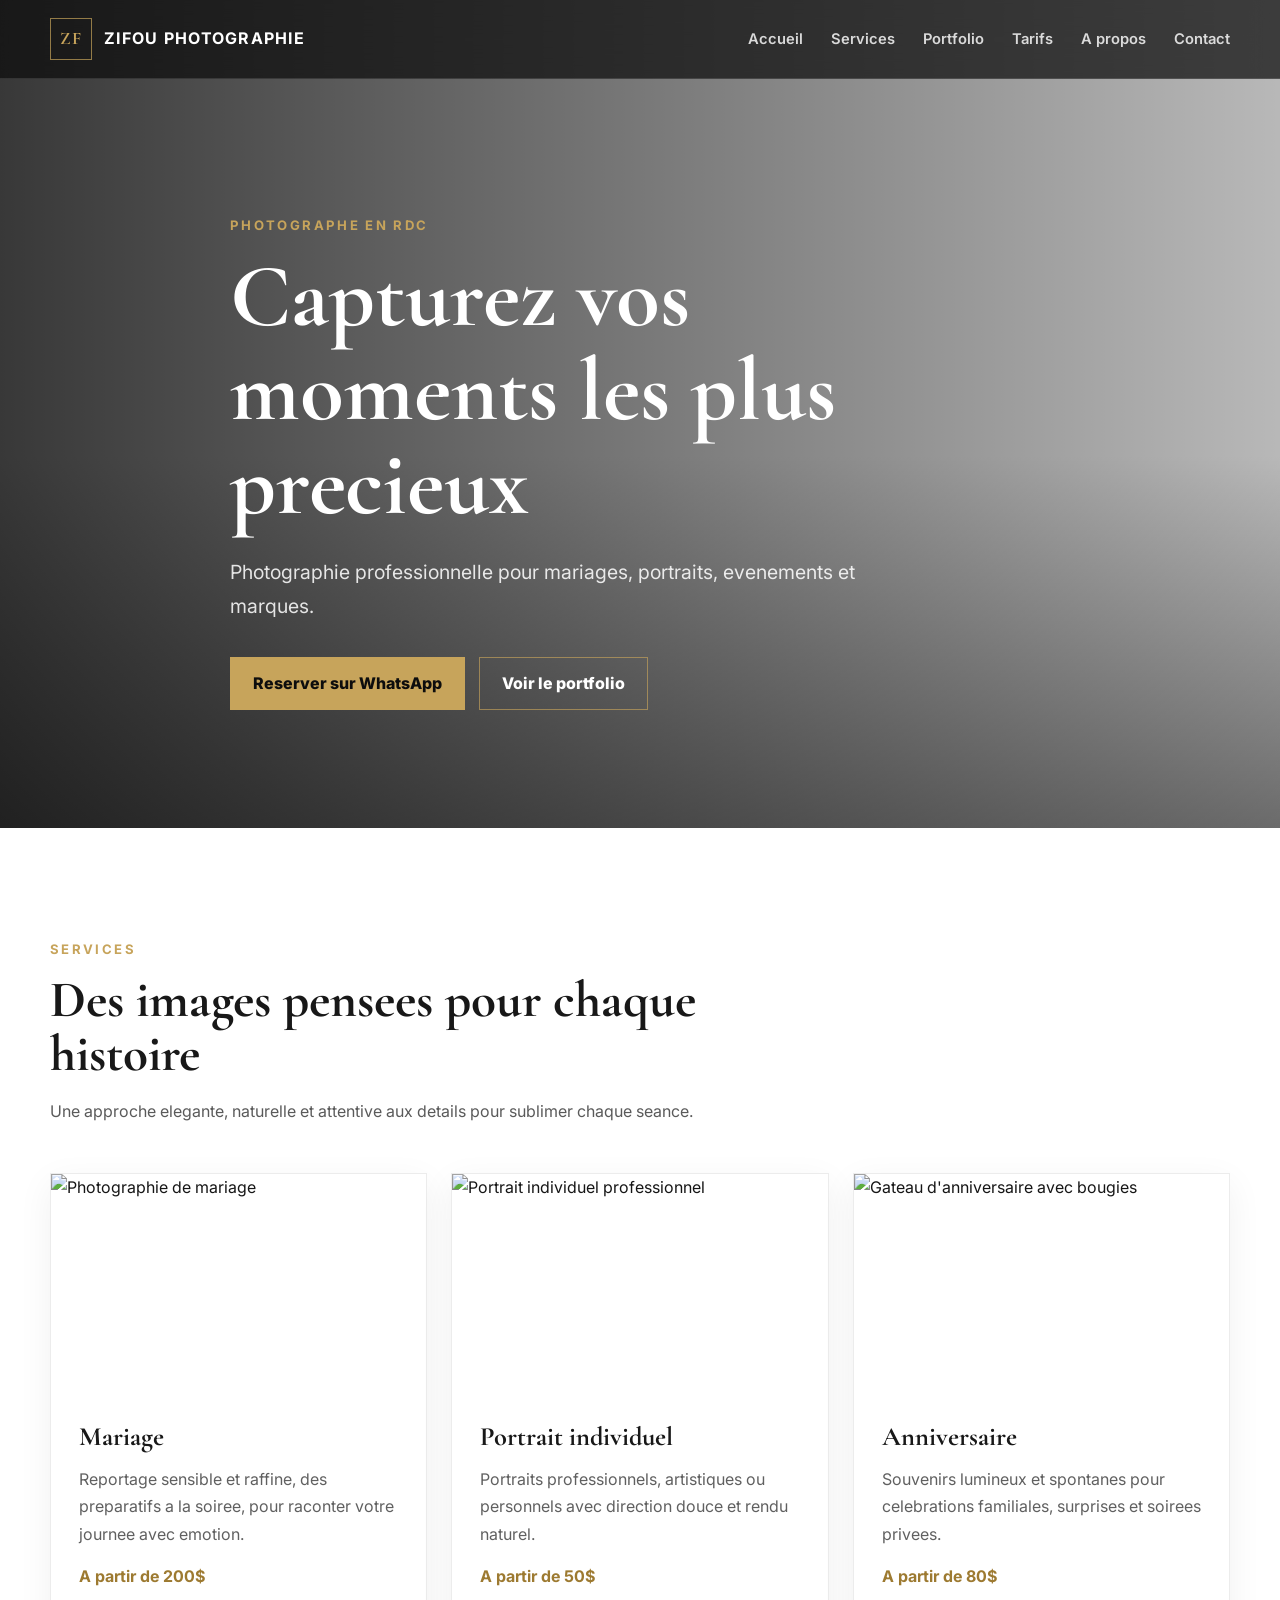
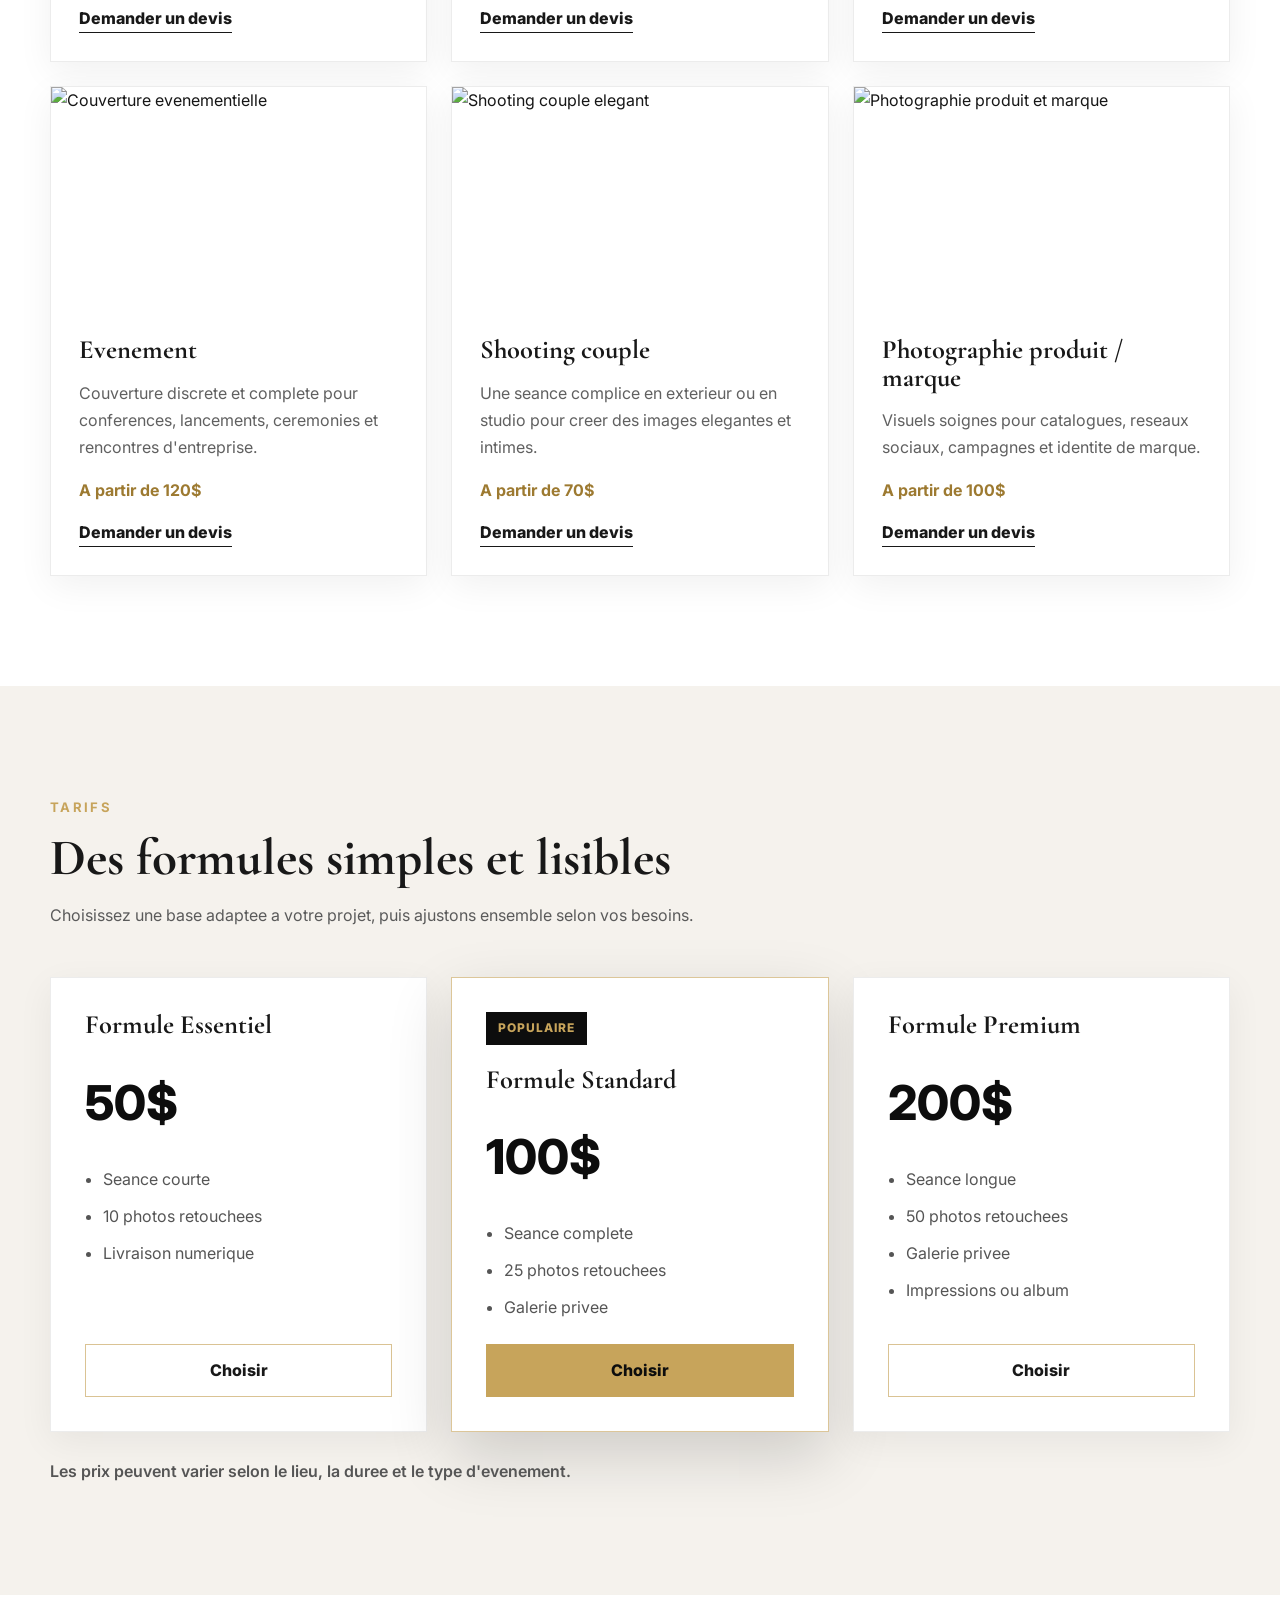
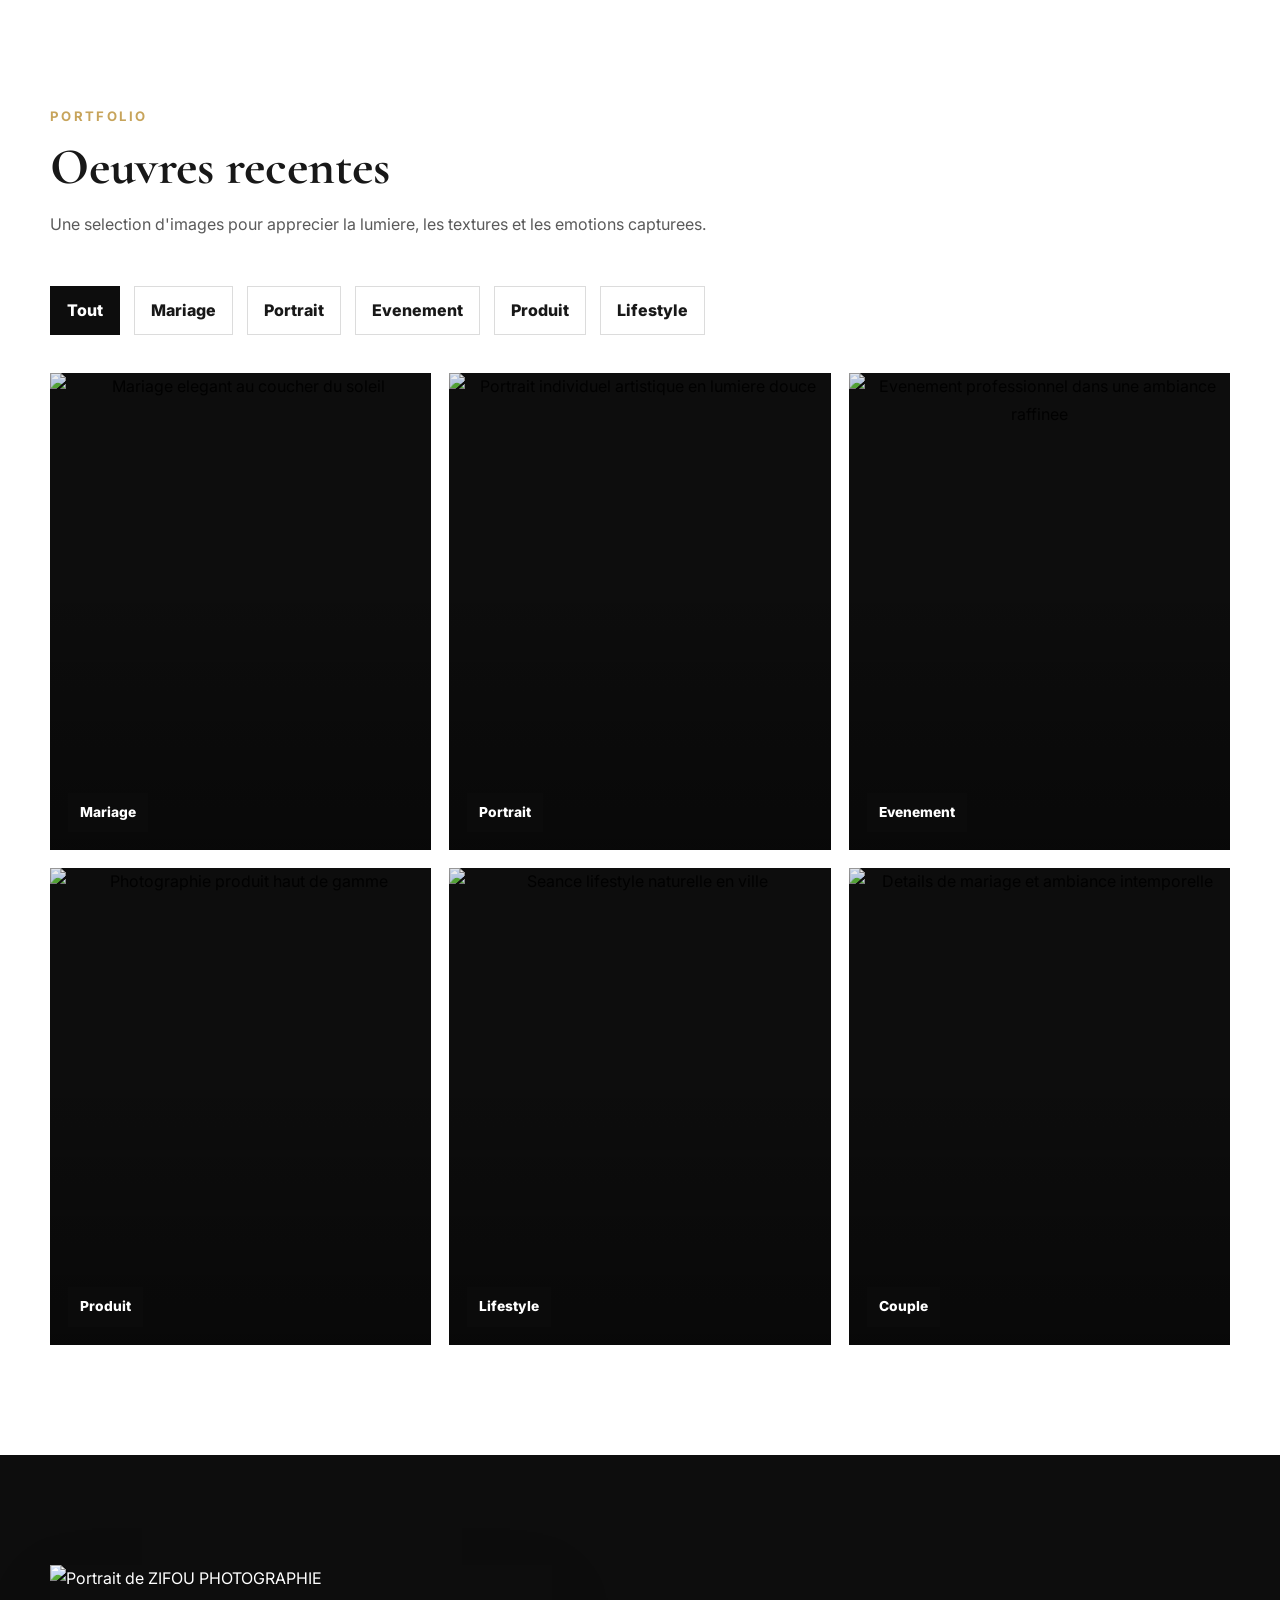
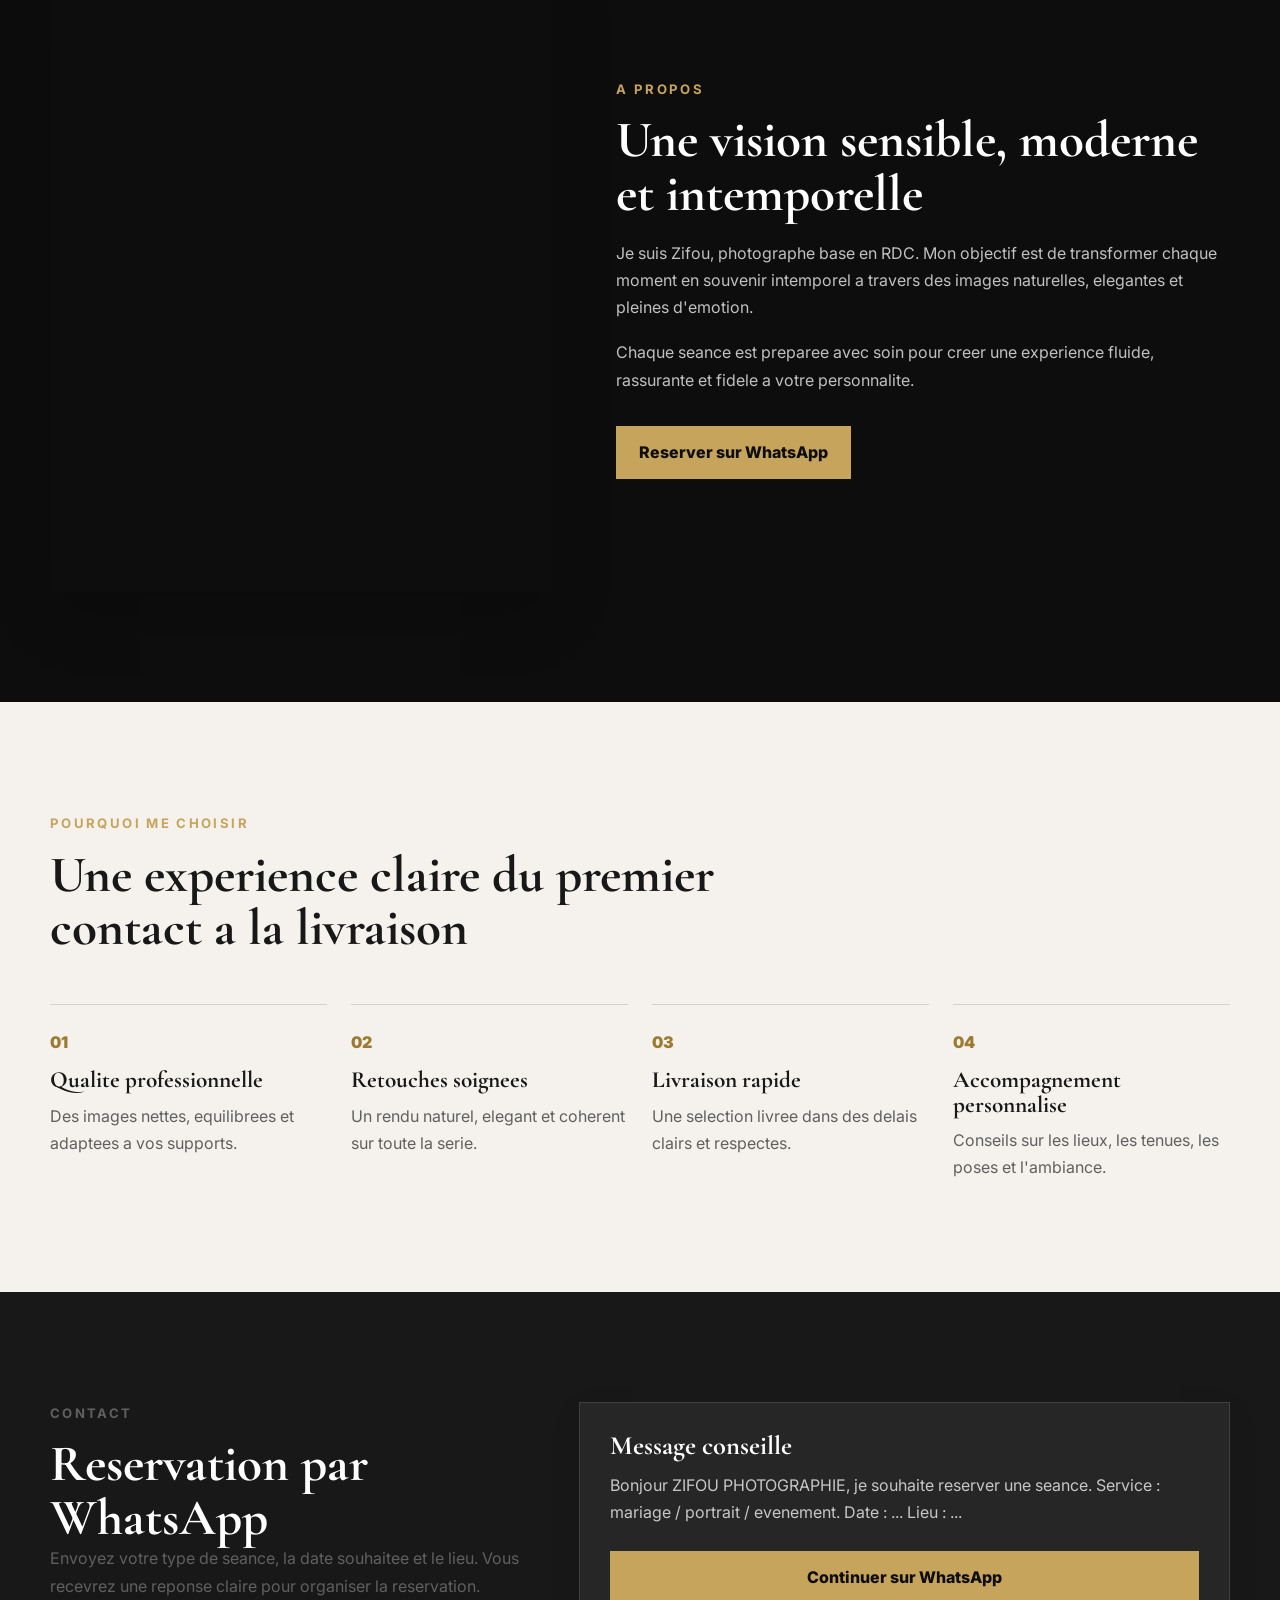
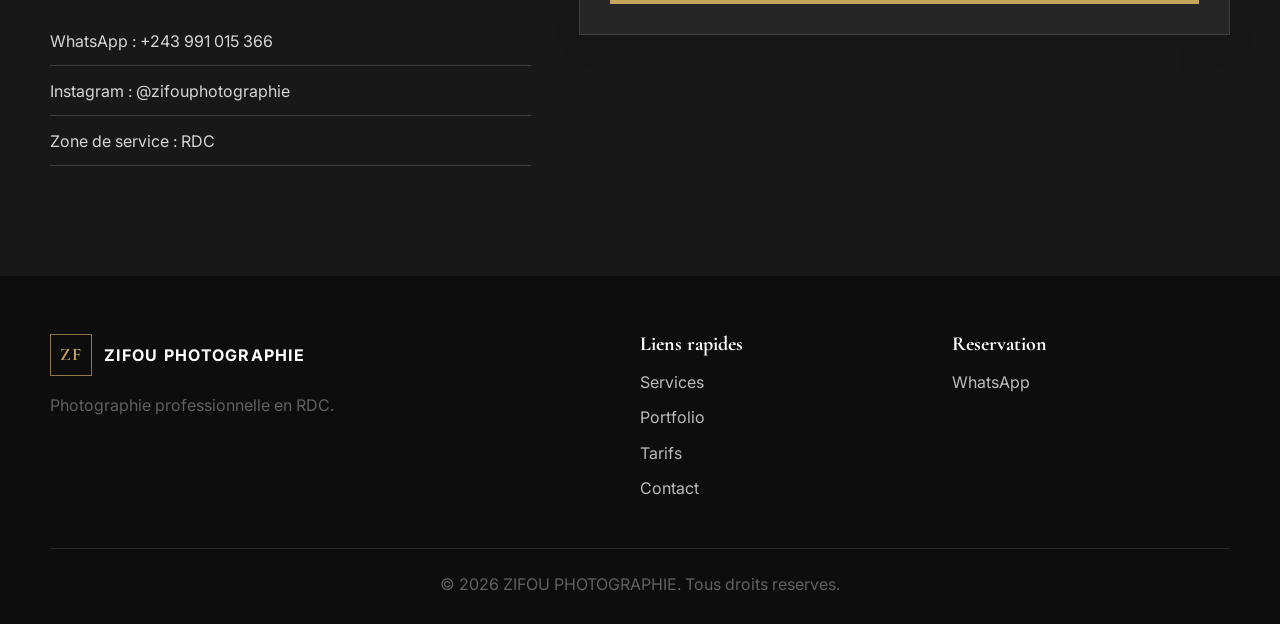
==== index.html @ 7666283a "Add files via upload deplacer le site a la racine" ====
<!DOCTYPE html>
<html lang="fr">
<head>
  <meta charset="UTF-8">
  <meta name="viewport" content="width=device-width, initial-scale=1.0">
  <meta name="description" content="ZIFOU PHOTOGRAPHIE, photographe professionnel en RDC pour mariages, portraits, evenements et marques.">
  <title>ZIFOU PHOTOGRAPHIE | Photographe professionnel en RDC</title>
  <link rel="preconnect" href="https://fonts.googleapis.com">
  <link rel="preconnect" href="https://fonts.gstatic.com" crossorigin>
  <link href="https://fonts.googleapis.com/css2?family=Cormorant+Garamond:wght@500;600;700&family=Inter:wght@400;500;600;700&display=swap" rel="stylesheet">
  <link rel="stylesheet" href="style.css">
</head>
<body>
  <header class="site-header" id="top">
    <nav class="navbar container" aria-label="Navigation principale">
      <a class="brand" href="#accueil" aria-label="Retour a l'accueil">
        <span class="brand-mark">ZF</span>
        <span>ZIFOU PHOTOGRAPHIE</span>
      </a>

      <button class="menu-toggle" type="button" aria-label="Ouvrir le menu" aria-expanded="false" aria-controls="main-menu">
        <span></span>
        <span></span>
        <span></span>
      </button>

      <ul class="nav-links" id="main-menu">
        <li><a href="#accueil">Accueil</a></li>
        <li><a href="#services">Services</a></li>
        <li><a href="#portfolio">Portfolio</a></li>
        <li><a href="#tarifs">Tarifs</a></li>
        <li><a href="#apropos">A propos</a></li>
        <li><a href="#contact">Contact</a></li>
      </ul>
    </nav>
  </header>

  <main>
    <!-- Hero principal : remplacez assets/photo1.jpg dans style.css pour changer l'image de fond. -->
    <section class="hero" id="accueil" aria-label="Accueil">
      <div class="hero-overlay"></div>
      <div class="hero-content container reveal">
        <p class="eyebrow">Photographe en RDC</p>
        <h1>Capturez vos moments les plus precieux</h1>
        <p class="hero-subtitle">Photographie professionnelle pour mariages, portraits, evenements et marques.</p>
        <div class="hero-actions">
          <a class="btn btn-primary" href="https://wa.me/243991015366" target="_blank" rel="noopener">Reserver sur WhatsApp</a>
          <a class="btn btn-secondary" href="#portfolio">Voir le portfolio</a>
        </div>
      </div>
    </section>

    <!-- Services : dupliquez ou supprimez une carte pour adapter l'offre. -->
    <section class="section" id="services">
      <div class="container">
        <div class="section-heading reveal">
          <p class="eyebrow">Services</p>
          <h2>Des images pensees pour chaque histoire</h2>
          <p>Une approche elegante, naturelle et attentive aux details pour sublimer chaque seance.</p>
        </div>

        <div class="services-grid horizontal-scroll">
          <article class="service-card reveal">
            <img class="service-photo" src="assets/photo1.jpg" alt="Photographie de mariage" loading="lazy">
            <h3>Mariage</h3>
            <p>Reportage sensible et raffine, des preparatifs a la soiree, pour raconter votre journee avec emotion.</p>
            <strong>A partir de 200$</strong>
            <a class="text-link" href="#contact">Demander un devis</a>
          </article>

          <article class="service-card reveal">
            <img class="service-photo" src="assets/photo2.jpg" alt="Portrait individuel professionnel" loading="lazy">
            <h3>Portrait individuel</h3>
            <p>Portraits professionnels, artistiques ou personnels avec direction douce et rendu naturel.</p>
            <strong>A partir de 50$</strong>
            <a class="text-link" href="#contact">Demander un devis</a>
          </article>

          <article class="service-card reveal">
            <img class="service-photo" src="assets/photo-anniversaire.jpg" alt="Gateau d'anniversaire avec bougies" loading="lazy">
            <h3>Anniversaire</h3>
            <p>Souvenirs lumineux et spontanes pour celebrations familiales, surprises et soirees privees.</p>
            <strong>A partir de 80$</strong>
            <a class="text-link" href="#contact">Demander un devis</a>
          </article>

          <article class="service-card reveal">
            <img class="service-photo" src="assets/photo3.jpg" alt="Couverture evenementielle" loading="lazy">
            <h3>Evenement</h3>
            <p>Couverture discrete et complete pour conferences, lancements, ceremonies et rencontres d'entreprise.</p>
            <strong>A partir de 120$</strong>
            <a class="text-link" href="#contact">Demander un devis</a>
          </article>

          <article class="service-card reveal">
            <img class="service-photo" src="assets/photo6.jpg" alt="Shooting couple elegant" loading="lazy">
            <h3>Shooting couple</h3>
            <p>Une seance complice en exterieur ou en studio pour creer des images elegantes et intimes.</p>
            <strong>A partir de 70$</strong>
            <a class="text-link" href="#contact">Demander un devis</a>
          </article>

          <article class="service-card reveal">
            <img class="service-photo" src="assets/photo4.jpg" alt="Photographie produit et marque" loading="lazy">
            <h3>Photographie produit / marque</h3>
            <p>Visuels soignes pour catalogues, reseaux sociaux, campagnes et identite de marque.</p>
            <strong>A partir de 100$</strong>
            <a class="text-link" href="#contact">Demander un devis</a>
          </article>
        </div>
      </div>
    </section>

    <!-- Tarifs : modifiez les prix et les listes selon vos formules. -->
    <section class="section section-muted" id="tarifs">
      <div class="container">
        <div class="section-heading reveal">
          <p class="eyebrow">Tarifs</p>
          <h2>Des formules simples et lisibles</h2>
          <p>Choisissez une base adaptee a votre projet, puis ajustons ensemble selon vos besoins.</p>
        </div>

        <div class="pricing-grid horizontal-scroll">
          <article class="price-card reveal">
            <h3>Formule Essentiel</h3>
            <p class="price">50$</p>
            <ul>
              <li>Seance courte</li>
              <li>10 photos retouchees</li>
              <li>Livraison numerique</li>
            </ul>
            <a class="btn btn-outline" href="#contact">Choisir</a>
          </article>

          <article class="price-card featured reveal">
            <span class="badge">Populaire</span>
            <h3>Formule Standard</h3>
            <p class="price">100$</p>
            <ul>
              <li>Seance complete</li>
              <li>25 photos retouchees</li>
              <li>Galerie privee</li>
            </ul>
            <a class="btn btn-primary" href="#contact">Choisir</a>
          </article>

          <article class="price-card reveal">
            <h3>Formule Premium</h3>
            <p class="price">200$</p>
            <ul>
              <li>Seance longue</li>
              <li>50 photos retouchees</li>
              <li>Galerie privee</li>
              <li>Impressions ou album</li>
            </ul>
            <a class="btn btn-outline" href="#contact">Choisir</a>
          </article>
        </div>

        <p class="pricing-note reveal">Les prix peuvent varier selon le lieu, la duree et le type d'evenement.</p>
      </div>
    </section>

    <!-- Portfolio : chaque bouton ouvre la lightbox avec l'image indiquee dans data-src. -->
    <section class="section" id="portfolio">
      <div class="container">
        <div class="section-heading reveal">
          <p class="eyebrow">Portfolio</p>
          <h2>Oeuvres recentes</h2>
          <p>Une selection d'images pour apprecier la lumiere, les textures et les emotions capturees.</p>
        </div>

        <div class="portfolio-filters reveal" aria-label="Filtrer le portfolio">
          <button class="filter-btn active" type="button" data-filter="all">Tout</button>
          <button class="filter-btn" type="button" data-filter="mariage">Mariage</button>
          <button class="filter-btn" type="button" data-filter="portrait">Portrait</button>
          <button class="filter-btn" type="button" data-filter="evenement">Evenement</button>
          <button class="filter-btn" type="button" data-filter="produit">Produit</button>
          <button class="filter-btn" type="button" data-filter="lifestyle">Lifestyle</button>
        </div>

        <div class="portfolio-grid">
          <button class="portfolio-item reveal" type="button" data-category="mariage" data-src="assets/photo1.jpg" data-alt="Mariage elegant au coucher du soleil">
            <img src="assets/photo1.jpg" alt="Mariage elegant au coucher du soleil" loading="lazy">
            <span>Mariage</span>
          </button>
          <button class="portfolio-item reveal" type="button" data-category="portrait" data-src="assets/photo2.jpg" data-alt="Portrait individuel artistique en lumiere douce">
            <img src="assets/photo2.jpg" alt="Portrait individuel artistique en lumiere douce" loading="lazy">
            <span>Portrait</span>
          </button>
          <button class="portfolio-item reveal" type="button" data-category="evenement" data-src="assets/photo3.jpg" data-alt="Evenement professionnel dans une ambiance raffinee">
            <img src="assets/photo3.jpg" alt="Evenement professionnel dans une ambiance raffinee" loading="lazy">
            <span>Evenement</span>
          </button>
          <button class="portfolio-item reveal" type="button" data-category="produit" data-src="assets/photo4.jpg" data-alt="Photographie produit haut de gamme">
            <img src="assets/photo4.jpg" alt="Photographie produit haut de gamme" loading="lazy">
            <span>Produit</span>
          </button>
          <button class="portfolio-item reveal" type="button" data-category="lifestyle" data-src="assets/photo5.jpg" data-alt="Seance lifestyle naturelle en ville">
            <img src="assets/photo5.jpg" alt="Seance lifestyle naturelle en ville" loading="lazy">
            <span>Lifestyle</span>
          </button>
          <button class="portfolio-item reveal" type="button" data-category="mariage" data-src="assets/photo6.jpg" data-alt="Details de mariage et ambiance intemporelle">
            <img src="assets/photo6.jpg" alt="Details de mariage et ambiance intemporelle" loading="lazy">
            <span>Couple</span>
          </button>
        </div>
      </div>
    </section>

    <!-- Presentation : remplacez assets/photographe.jpg par le portrait officiel. -->
    <section class="section section-split" id="apropos">
      <div class="container about-layout">
        <div class="about-image reveal">
          <img src="assets/photographe.jpg" alt="Portrait de ZIFOU PHOTOGRAPHIE" loading="lazy">
        </div>
        <div class="about-content reveal">
          <p class="eyebrow">A propos</p>
          <h2>Une vision sensible, moderne et intemporelle</h2>
          <p>Je suis Zifou, photographe base en RDC. Mon objectif est de transformer chaque moment en souvenir intemporel a travers des images naturelles, elegantes et pleines d'emotion.</p>
          <p>Chaque seance est preparee avec soin pour creer une experience fluide, rassurante et fidele a votre personnalite.</p>
          <a class="btn btn-primary" href="https://wa.me/243991015366" target="_blank" rel="noopener">Reserver sur WhatsApp</a>
        </div>
      </div>
    </section>

    <section class="section section-muted">
      <div class="container">
        <div class="section-heading reveal">
          <p class="eyebrow">Pourquoi me choisir</p>
          <h2>Une experience claire du premier contact a la livraison</h2>
        </div>

        <div class="reasons-grid horizontal-scroll">
          <article class="reason-item reveal">
            <span>01</span>
            <h3>Qualite professionnelle</h3>
            <p>Des images nettes, equilibrees et adaptees a vos supports.</p>
          </article>
          <article class="reason-item reveal">
            <span>02</span>
            <h3>Retouches soignees</h3>
            <p>Un rendu naturel, elegant et coherent sur toute la serie.</p>
          </article>
          <article class="reason-item reveal">
            <span>03</span>
            <h3>Livraison rapide</h3>
            <p>Une selection livree dans des delais clairs et respectes.</p>
          </article>
          <article class="reason-item reveal">
            <span>04</span>
            <h3>Accompagnement personnalise</h3>
            <p>Conseils sur les lieux, les tenues, les poses et l'ambiance.</p>
          </article>
        </div>
      </div>
    </section>

    <!-- Contact statique : la reservation se fait uniquement par WhatsApp. -->
    <section class="section contact-section" id="contact">
      <div class="container contact-layout">
        <div class="contact-info reveal">
          <p class="eyebrow">Contact</p>
          <h2>Reservation par WhatsApp</h2>
          <p>Envoyez votre type de seance, la date souhaitee et le lieu. Vous recevrez une reponse claire pour organiser la reservation.</p>

          <div class="contact-list">
            <a href="https://wa.me/243991015366" target="_blank" rel="noopener">WhatsApp : +243 991 015 366</a>
            <a href="https://www.instagram.com/zifouphotographie/" target="_blank" rel="noopener">Instagram : @zifouphotographie</a>
            <span>Zone de service : RDC</span>
          </div>
        </div>

        <div class="reservation-card reveal">
          <h3>Message conseille</h3>
          <p>Bonjour ZIFOU PHOTOGRAPHIE, je souhaite reserver une seance. Service : mariage / portrait / evenement. Date : ... Lieu : ...</p>
          <a class="btn btn-primary" href="https://wa.me/243991015366?text=Bonjour%20ZIFOU%20PHOTOGRAPHIE%2C%20je%20souhaite%20reserver%20une%20seance.%20Service%20%3A%20...%20Date%20%3A%20...%20Lieu%20%3A%20..." target="_blank" rel="noopener">Continuer sur WhatsApp</a>
        </div>
      </div>
    </section>
  </main>

  <footer class="site-footer">
    <div class="container footer-layout">
      <div>
        <a class="brand footer-brand" href="#accueil">
          <span class="brand-mark">ZF</span>
          <span>ZIFOU PHOTOGRAPHIE</span>
        </a>
        <p>Photographie professionnelle en RDC.</p>
      </div>

      <div>
        <h3>Liens rapides</h3>
        <a href="#services">Services</a>
        <a href="#portfolio">Portfolio</a>
        <a href="#tarifs">Tarifs</a>
        <a href="#contact">Contact</a>
      </div>

      <div>
        <h3>Reservation</h3>
        <a href="https://wa.me/243991015366" target="_blank" rel="noopener">WhatsApp</a>
      </div>
    </div>
    <p class="copyright">© <span id="year"></span> ZIFOU PHOTOGRAPHIE. Tous droits reserves.</p>
  </footer>

  <div class="mobile-contact-bar" aria-label="Contact rapide">
    <a href="https://wa.me/243991015366" target="_blank" rel="noopener">Reserver sur WhatsApp</a>
  </div>

  <div class="lightbox" id="lightbox" aria-hidden="true" role="dialog" aria-label="Image agrandie">
    <button class="lightbox-close" type="button" aria-label="Fermer la lightbox">×</button>
    <img src="" alt="" id="lightbox-image">
  </div>

  <button class="back-to-top" type="button" aria-label="Retour en haut">↑</button>

  <!-- Photos temporaires telechargees depuis Unsplash, libres d'utilisation selon la licence Unsplash : https://unsplash.com/license -->
  <script src="script.js"></script>
</body>
</html>
---- style.css ----
:root {
  /* Couleurs et dimensions principales faciles à personnaliser. */
  --color-black: #0d0d0d;
  --color-ink: #181818;
  --color-gray: #2a2a2a;
  --color-soft: #f5f2ed;
  --color-white: #ffffff;
  --color-gold: #c7a45b;
  --color-gold-dark: #9d7a31;
  --shadow: 0 24px 60px rgba(0, 0, 0, 0.16);
  --radius: 8px;
  --transition: 220ms ease;
  --container: 1180px;
}

* {
  box-sizing: border-box;
  margin: 0;
  padding: 0;
}

html {
  scroll-behavior: smooth;
  scroll-padding-top: 92px;
}

body {
  background: var(--color-white);
  color: var(--color-ink);
  font-family: "Inter", Arial, sans-serif;
  line-height: 1.7;
  padding-bottom: 0;
}

img {
  display: block;
  max-width: 100%;
}

a {
  color: inherit;
  text-decoration: none;
}

button,
input {
  font: inherit;
}

.container {
  width: min(100% - 32px, var(--container));
  margin-inline: auto;
}

/* En-tête fixe et navigation responsive. */
.site-header {
  position: fixed;
  top: 0;
  left: 0;
  z-index: 100;
  width: 100%;
  border-bottom: 1px solid rgba(255, 255, 255, 0.12);
  background: rgba(13, 13, 13, 0.72);
  backdrop-filter: blur(18px);
}

.navbar {
  display: flex;
  align-items: center;
  justify-content: space-between;
  min-height: 78px;
}

.brand {
  display: inline-flex;
  align-items: center;
  gap: 12px;
  color: var(--color-white);
  max-width: 360px;
  font-weight: 700;
  letter-spacing: 0.08em;
  text-transform: uppercase;
}

.brand-mark {
  display: grid;
  width: 42px;
  height: 42px;
  place-items: center;
  border: 1px solid rgba(199, 164, 91, 0.7);
  color: var(--color-gold);
  font-family: "Cormorant Garamond", Georgia, serif;
  font-size: 1.1rem;
}

.nav-links {
  display: flex;
  align-items: center;
  gap: 28px;
  list-style: none;
}

.nav-links a {
  color: rgba(255, 255, 255, 0.82);
  font-size: 0.92rem;
  font-weight: 600;
  transition: color var(--transition);
}

.nav-links a:hover,
.nav-links a:focus {
  color: var(--color-gold);
}

.menu-toggle {
  display: none;
  width: 44px;
  height: 44px;
  border: 1px solid rgba(255, 255, 255, 0.22);
  background: transparent;
  cursor: pointer;
}

.menu-toggle span {
  display: block;
  width: 20px;
  height: 2px;
  margin: 5px auto;
  background: var(--color-white);
  transition: transform var(--transition), opacity var(--transition);
}

.menu-toggle.active span:nth-child(1) {
  transform: translateY(7px) rotate(45deg);
}

.menu-toggle.active span:nth-child(2) {
  opacity: 0;
}

.menu-toggle.active span:nth-child(3) {
  transform: translateY(-7px) rotate(-45deg);
}

/* Grande section d'accueil avec image de fond. */
.hero {
  position: relative;
  display: flex;
  min-height: 92vh;
  align-items: center;
  overflow: hidden;
  background: url("assets/photo1.jpg") center/cover no-repeat;
  color: var(--color-white);
}

.hero-overlay {
  position: absolute;
  inset: 0;
  background:
    linear-gradient(90deg, rgba(0, 0, 0, 0.78), rgba(0, 0, 0, 0.28)),
    linear-gradient(0deg, rgba(0, 0, 0, 0.42), transparent 45%);
}

.hero-content {
  position: relative;
  z-index: 1;
  max-width: 820px;
  padding-top: 96px;
}

.eyebrow {
  margin-bottom: 14px;
  color: var(--color-gold);
  font-size: 0.82rem;
  font-weight: 700;
  letter-spacing: 0.18em;
  text-transform: uppercase;
}

h1,
h2,
h3 {
  color: inherit;
  font-family: "Cormorant Garamond", Georgia, serif;
  font-weight: 700;
  line-height: 1.05;
}

h1 {
  max-width: 760px;
  font-size: clamp(3rem, 7vw, 6.8rem);
}

h2 {
  font-size: clamp(2.2rem, 4vw, 4rem);
}

h3 {
  font-size: 1.65rem;
}

.hero-subtitle {
  max-width: 640px;
  margin: 24px 0 34px;
  color: rgba(255, 255, 255, 0.86);
  font-size: clamp(1rem, 2vw, 1.22rem);
}

.hero-actions,
.portfolio-filters {
  display: flex;
  gap: 14px;
}

.hero-actions {
  flex-wrap: wrap;
}

.btn {
  display: inline-flex;
  min-height: 48px;
  align-items: center;
  justify-content: center;
  border: 1px solid transparent;
  padding: 12px 22px;
  cursor: pointer;
  font-weight: 800;
  transition: transform var(--transition), background var(--transition), border-color var(--transition), color var(--transition);
}

.btn:hover,
.btn:focus {
  transform: translateY(-2px);
}

.btn-primary {
  background: var(--color-gold);
  color: var(--color-black);
}

.btn-primary:hover,
.btn-primary:focus {
  background: #d8b86d;
}

.btn-secondary,
.btn-outline {
  border-color: rgba(199, 164, 91, 0.65);
  color: var(--color-white);
}

.btn-outline {
  color: var(--color-ink);
}

.btn-secondary:hover,
.btn-outline:hover,
.btn-secondary:focus,
.btn-outline:focus {
  border-color: var(--color-gold);
  background: var(--color-gold);
  color: var(--color-black);
}

.section {
  padding: 110px 0;
  scroll-margin-top: 92px;
}

.section-muted {
  background: var(--color-soft);
}

.section-heading {
  max-width: 760px;
  margin-bottom: 48px;
}

.section-heading p:not(.eyebrow) {
  margin-top: 16px;
  color: #5a5a5a;
}

/* Grilles réutilisées pour services, tarifs, avantages et témoignages. */
.services-grid,
.pricing-grid,
.reasons-grid {
  display: grid;
  gap: 24px;
}

.services-grid {
  grid-template-columns: repeat(3, 1fr);
}

.service-card,
.price-card,
.reservation-card {
  border: 1px solid rgba(13, 13, 13, 0.08);
  background: var(--color-white);
  box-shadow: 0 10px 34px rgba(0, 0, 0, 0.06);
}

.service-card {
  display: flex;
  min-height: 430px;
  flex-direction: column;
  gap: 15px;
  overflow: hidden;
  padding: 0 0 28px;
}

.service-photo {
  width: 100%;
  aspect-ratio: 16 / 10;
  object-fit: cover;
  filter: saturate(0.92) contrast(1.02);
}

.service-card h3,
.service-card p,
.service-card strong,
.service-card .text-link {
  margin-inline: 28px;
}

.service-card p,
.reason-item p,
.reservation-card p,
.contact-info p,
.site-footer p {
  color: #606060;
}

.service-card strong {
  margin-top: auto;
  color: var(--color-gold-dark);
}

.text-link {
  width: fit-content;
  border-bottom: 1px solid currentColor;
  color: var(--color-ink);
  font-weight: 800;
}

.pricing-grid {
  grid-template-columns: repeat(3, 1fr);
  align-items: stretch;
}

.price-card {
  position: relative;
  display: flex;
  flex-direction: column;
  gap: 22px;
  padding: 34px;
}

.price-card.featured {
  border-color: rgba(199, 164, 91, 0.62);
  box-shadow: var(--shadow);
  transform: translateY(-12px);
}

.badge {
  width: fit-content;
  background: var(--color-black);
  color: var(--color-gold);
  padding: 6px 12px;
  font-size: 0.75rem;
  font-weight: 800;
  letter-spacing: 0.08em;
  text-transform: uppercase;
}

.price {
  color: var(--color-black);
  font-size: 3rem;
  font-weight: 800;
}

.price-card ul {
  display: grid;
  gap: 10px;
  margin-left: 18px;
  color: #555;
}

.price-card .btn {
  margin-top: auto;
}

.pricing-note {
  margin-top: 26px;
  color: #555;
  font-weight: 600;
}

.portfolio-filters {
  margin-bottom: 30px;
  overflow-x: auto;
  padding-bottom: 8px;
  scroll-behavior: smooth;
  scrollbar-width: none;
  -webkit-overflow-scrolling: touch;
}

.portfolio-filters::-webkit-scrollbar {
  display: none;
}

.filter-btn {
  flex: 0 0 auto;
  white-space: nowrap;
  border: 1px solid rgba(13, 13, 13, 0.14);
  background: var(--color-white);
  color: var(--color-ink);
  cursor: pointer;
  padding: 10px 16px;
  font-weight: 800;
  transition: background var(--transition), color var(--transition), border-color var(--transition);
}

.filter-btn.active,
.filter-btn:hover,
.filter-btn:focus {
  border-color: var(--color-black);
  background: var(--color-black);
  color: var(--color-white);
}

/* Galerie responsive avec effet au survol. */
.portfolio-grid {
  display: grid;
  grid-template-columns: repeat(3, 1fr);
  gap: 18px;
}

.portfolio-item {
  position: relative;
  aspect-ratio: 4 / 5;
  overflow: hidden;
  border: 0;
  background: var(--color-black);
  cursor: pointer;
}

.portfolio-item img {
  width: 100%;
  height: 100%;
  object-fit: cover;
  opacity: 0.92;
  transition: transform 500ms ease, opacity var(--transition);
}

.portfolio-item span {
  position: absolute;
  left: 18px;
  bottom: 18px;
  z-index: 1;
  background: rgba(13, 13, 13, 0.76);
  color: var(--color-white);
  padding: 8px 12px;
  font-size: 0.86rem;
  font-weight: 800;
}

.portfolio-item::after {
  position: absolute;
  inset: 0;
  background: linear-gradient(0deg, rgba(0, 0, 0, 0.36), transparent 58%);
  content: "";
}

.portfolio-item:hover img,
.portfolio-item:focus img {
  opacity: 1;
  transform: scale(1.06);
}

.portfolio-item.hidden {
  display: none;
}

.section-split {
  background: var(--color-black);
  color: var(--color-white);
}

.about-layout {
  display: grid;
  grid-template-columns: 0.9fr 1.1fr;
  gap: 64px;
  align-items: center;
}

.about-image img {
  width: 100%;
  aspect-ratio: 4 / 5;
  object-fit: cover;
  box-shadow: var(--shadow);
}

.about-content p:not(.eyebrow) {
  max-width: 650px;
  margin: 18px 0;
  color: rgba(255, 255, 255, 0.74);
}

.about-content .btn {
  margin-top: 14px;
}

.reasons-grid {
  grid-template-columns: repeat(4, 1fr);
}

.reason-item {
  border-top: 1px solid rgba(13, 13, 13, 0.14);
  padding-top: 24px;
}

.reason-item span {
  color: var(--color-gold-dark);
  font-weight: 900;
}

.reason-item h3 {
  margin: 12px 0 10px;
  font-size: 1.45rem;
}

.contact-section {
  background: var(--color-ink);
  color: var(--color-white);
}

.contact-layout {
  display: grid;
  grid-template-columns: 0.85fr 1.15fr;
  gap: 48px;
  align-items: start;
}

.contact-list {
  display: grid;
  gap: 12px;
  margin-top: 28px;
}

.contact-list a,
.contact-list span {
  border-bottom: 1px solid rgba(255, 255, 255, 0.16);
  padding-bottom: 10px;
  color: rgba(255, 255, 255, 0.82);
}

.mobile-contact-bar {
  display: none;
}

.contact-list a:hover,
.contact-list a:focus {
  color: var(--color-gold);
}

.reservation-card {
  display: grid;
  gap: 12px;
  border: 1px solid rgba(255, 255, 255, 0.12);
  background: rgba(255, 255, 255, 0.06);
  padding: 30px;
}

.reservation-card h3 {
  color: var(--color-white);
}

.reservation-card p {
  color: rgba(255, 255, 255, 0.74);
}

.reservation-card .btn {
  margin-top: 12px;
}

.site-footer {
  background: var(--color-black);
  color: var(--color-white);
  padding: 58px 0 26px;
}

.footer-layout {
  display: grid;
  grid-template-columns: 1.4fr 0.7fr 0.7fr;
  gap: 34px;
}

.footer-brand {
  margin-bottom: 16px;
}

.site-footer h3 {
  margin-bottom: 14px;
  font-size: 1.25rem;
}

.site-footer a:not(.brand) {
  display: block;
  margin-bottom: 8px;
  color: rgba(255, 255, 255, 0.72);
}

.site-footer a:hover,
.site-footer a:focus {
  color: var(--color-gold);
}

.copyright {
  width: min(100% - 32px, var(--container));
  margin: 38px auto 0;
  border-top: 1px solid rgba(255, 255, 255, 0.12);
  padding-top: 22px;
  text-align: center;
}

/* Lightbox pilotée par script.js. */
.lightbox {
  position: fixed;
  inset: 0;
  z-index: 200;
  display: none;
  align-items: center;
  justify-content: center;
  background: rgba(0, 0, 0, 0.9);
  padding: 28px;
}

.lightbox.open {
  display: flex;
}

.lightbox img {
  max-height: 86vh;
  width: min(100%, 1060px);
  object-fit: contain;
}

.lightbox-close {
  position: absolute;
  top: 20px;
  right: 24px;
  width: 46px;
  height: 46px;
  border: 1px solid rgba(255, 255, 255, 0.3);
  background: rgba(255, 255, 255, 0.08);
  color: var(--color-white);
  cursor: pointer;
  font-size: 2rem;
  line-height: 1;
}

.back-to-top {
  position: fixed;
  right: 18px;
  bottom: 18px;
  z-index: 90;
  display: grid;
  width: 46px;
  height: 46px;
  place-items: center;
  border: 0;
  background: var(--color-gold);
  color: var(--color-black);
  cursor: pointer;
  font-size: 1.3rem;
  font-weight: 900;
  opacity: 0;
  pointer-events: none;
  transform: translateY(12px);
  transition: opacity var(--transition), transform var(--transition);
}

.back-to-top.visible {
  opacity: 1;
  pointer-events: auto;
  transform: translateY(0);
}

.reveal {
  opacity: 0;
  transform: translateY(22px);
  transition: opacity 700ms ease, transform 700ms ease;
}

.reveal.visible {
  opacity: 1;
  transform: translateY(0);
}

/* Adaptations tablette et mobile. */
@media (max-width: 980px) {
  .menu-toggle {
    display: block;
  }

  .nav-links {
    position: fixed;
    top: 78px;
    left: 0;
    display: grid;
    width: 100%;
    gap: 0;
    background: rgba(13, 13, 13, 0.97);
    padding: 18px 16px 26px;
    transform: translateY(-130%);
    transition: transform var(--transition);
  }

  .nav-links.open {
    transform: translateY(0);
  }

  .nav-links a {
    display: block;
    padding: 13px 0;
  }

  .services-grid,
  .pricing-grid,
  .portfolio-grid {
    grid-template-columns: repeat(2, 1fr);
  }

  .about-layout,
  .contact-layout {
    grid-template-columns: 1fr;
  }

  .reasons-grid,
  .footer-layout {
    grid-template-columns: repeat(2, 1fr);
  }
}

@media (max-width: 680px) {
  body {
    padding-bottom: 56px;
  }

  .container {
    width: min(100% - 18px, var(--container));
  }

  .navbar {
    flex-wrap: wrap;
    gap: 8px;
    min-height: 84px;
    padding: 8px 0;
  }

  .brand {
    width: 100%;
    max-width: none;
    gap: 9px;
    font-size: 0.72rem;
  }

  .brand-mark {
    width: 34px;
    height: 34px;
    font-size: 1rem;
  }

  .menu-toggle {
    display: none;
  }

  .nav-links {
    position: static;
    display: flex;
    width: 100%;
    gap: 8px;
    overflow-x: auto;
    background: transparent;
    padding: 0 0 4px;
    transform: none;
    scrollbar-width: none;
  }

  .nav-links::-webkit-scrollbar {
    display: none;
  }

  .nav-links li {
    flex: 0 0 auto;
  }

  .nav-links a {
    border: 1px solid rgba(255, 255, 255, 0.16);
    padding: 7px 10px;
    font-size: 0.75rem;
  }

  .nav-links.open {
    transform: none;
  }

  .hero {
    min-height: 74vh;
    background-position: 58% center;
  }

  .hero-content {
    padding-top: 96px;
  }

  .section {
    padding: 46px 0;
    scroll-margin-top: 98px;
  }

  h1 {
    font-size: clamp(2.3rem, 13vw, 3.35rem);
  }

  h2 {
    font-size: clamp(1.85rem, 9vw, 2.55rem);
  }

  h3 {
    font-size: 1.28rem;
  }

  .eyebrow {
    margin-bottom: 8px;
    font-size: 0.74rem;
  }

  .hero-subtitle {
    margin: 16px 0 22px;
    font-size: 0.98rem;
  }

  .hero-actions,
  .portfolio-filters {
    gap: 10px;
  }

  .portfolio-filters {
    margin-inline: -9px;
    margin-bottom: 18px;
    padding: 0 9px 10px;
    scroll-padding-left: 9px;
  }

  .filter-btn {
    padding: 9px 13px;
    font-size: 0.82rem;
  }

  .btn {
    min-height: 44px;
    padding: 10px 16px;
    font-size: 0.92rem;
  }

  .services-grid,
  .pricing-grid,
  .reasons-grid {
    display: flex;
    grid-template-columns: none;
    gap: 12px;
    margin-inline: -9px;
    overflow-x: auto;
    overscroll-behavior-x: contain;
    padding: 2px 9px 12px;
    scroll-behavior: smooth;
    scroll-padding-left: 9px;
    scroll-snap-type: x proximity;
    scrollbar-width: none;
    -webkit-overflow-scrolling: touch;
  }

  .services-grid::-webkit-scrollbar,
  .pricing-grid::-webkit-scrollbar,
  .reasons-grid::-webkit-scrollbar,
  .portfolio-grid::-webkit-scrollbar,
  .portfolio-filters::-webkit-scrollbar {
    display: none;
  }

  .horizontal-scroll > * {
    flex: 0 0 286px;
    max-width: 286px;
    min-width: 286px;
    scroll-snap-align: start;
    scroll-snap-stop: normal;
  }

  .portfolio-grid {
    display: flex;
    grid-template-columns: none;
    gap: 12px;
    margin-inline: -9px;
    overflow-x: auto;
    overscroll-behavior-x: contain;
    padding: 2px 9px 12px;
    scroll-behavior: smooth;
    scroll-padding-left: 9px;
    scroll-snap-type: x proximity;
    scrollbar-width: none;
    -webkit-overflow-scrolling: touch;
  }

  .portfolio-item {
    flex: 0 0 268px;
    max-width: 268px;
    min-width: 268px;
    scroll-snap-align: start;
    scroll-snap-stop: normal;
  }

  .reveal {
    opacity: 1;
    transform: none;
    transition: none;
  }

  .portfolio-item:hover img,
  .portfolio-item:focus img {
    transform: none;
  }

  .footer-layout {
    grid-template-columns: 1fr;
  }

  .section-heading {
    margin-bottom: 22px;
  }

  .section-heading p:not(.eyebrow) {
    margin-top: 10px;
  }

  .service-card {
    min-height: 360px;
    gap: 10px;
    padding-bottom: 20px;
  }

  .price-card,
  .reason-item {
    min-height: 260px;
  }

  .service-photo {
    aspect-ratio: 16 / 9;
  }

  .service-card h3,
  .service-card p,
  .service-card strong,
  .service-card .text-link {
    margin-inline: 18px;
  }

  .service-card p,
  .reason-item p,
  .reservation-card p,
  .contact-info p,
  .site-footer p {
    font-size: 0.92rem;
    line-height: 1.55;
  }

  .price-card,
  .reservation-card {
    gap: 14px;
    padding: 22px;
  }

  .price {
    font-size: 2.35rem;
  }

  .about-layout,
  .contact-layout {
    gap: 28px;
  }

  .about-content p:not(.eyebrow) {
    margin: 12px 0;
  }

  .about-image img {
    max-height: 420px;
  }

  .price-card.featured {
    transform: none;
  }

  .hero-actions .btn {
    width: 100%;
  }

  .mobile-contact-bar {
    position: fixed;
    left: 0;
    right: 0;
    bottom: 0;
    z-index: 180;
    display: grid;
    grid-template-columns: 1fr;
    background: rgba(13, 13, 13, 0.96);
    box-shadow: 0 -10px 30px rgba(0, 0, 0, 0.18);
  }

  .mobile-contact-bar a {
    display: grid;
    min-height: 52px;
    place-items: center;
    background: var(--color-gold);
    color: var(--color-black);
    font-weight: 900;
  }

  .back-to-top {
    bottom: 74px;
  }
}

@media (max-width: 360px) {
  .horizontal-scroll > * {
    flex-basis: 262px;
    max-width: 262px;
    min-width: 262px;
  }

  .portfolio-item {
    flex-basis: 248px;
    max-width: 248px;
    min-width: 248px;
  }
}
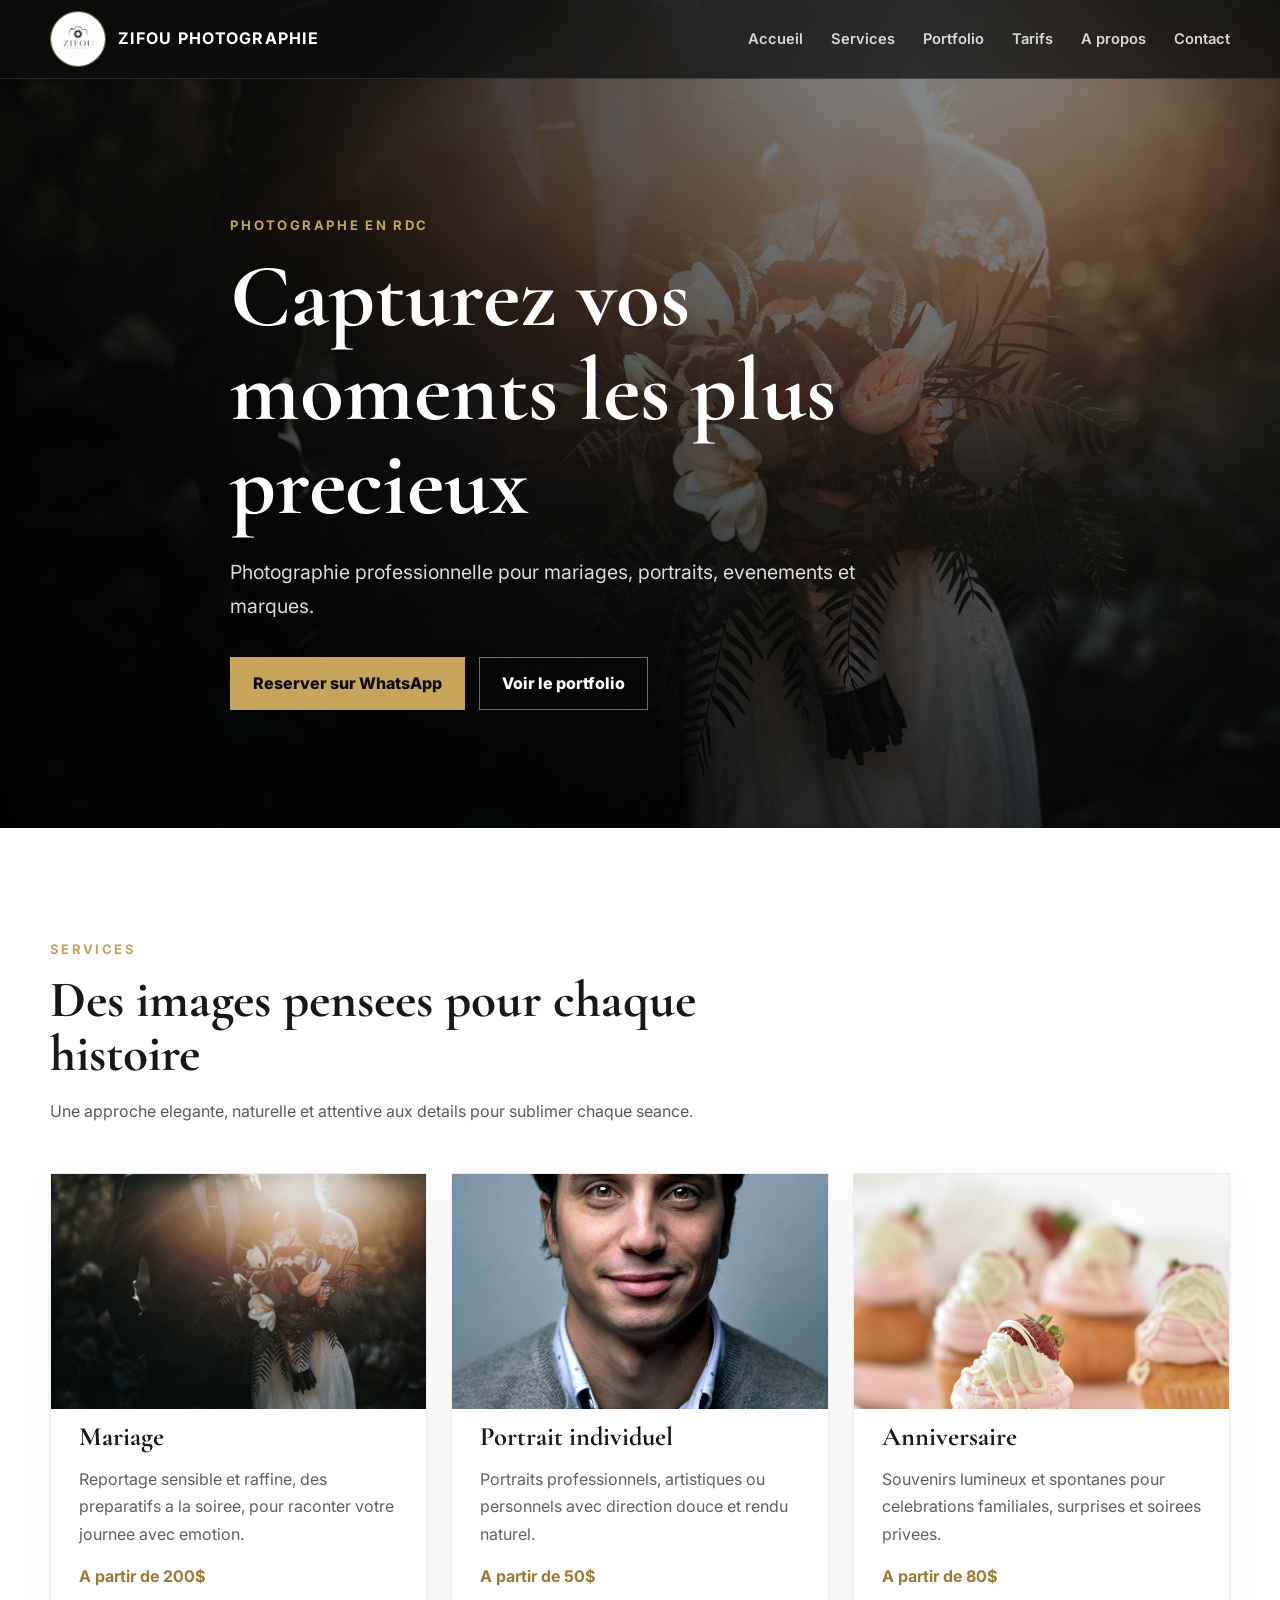
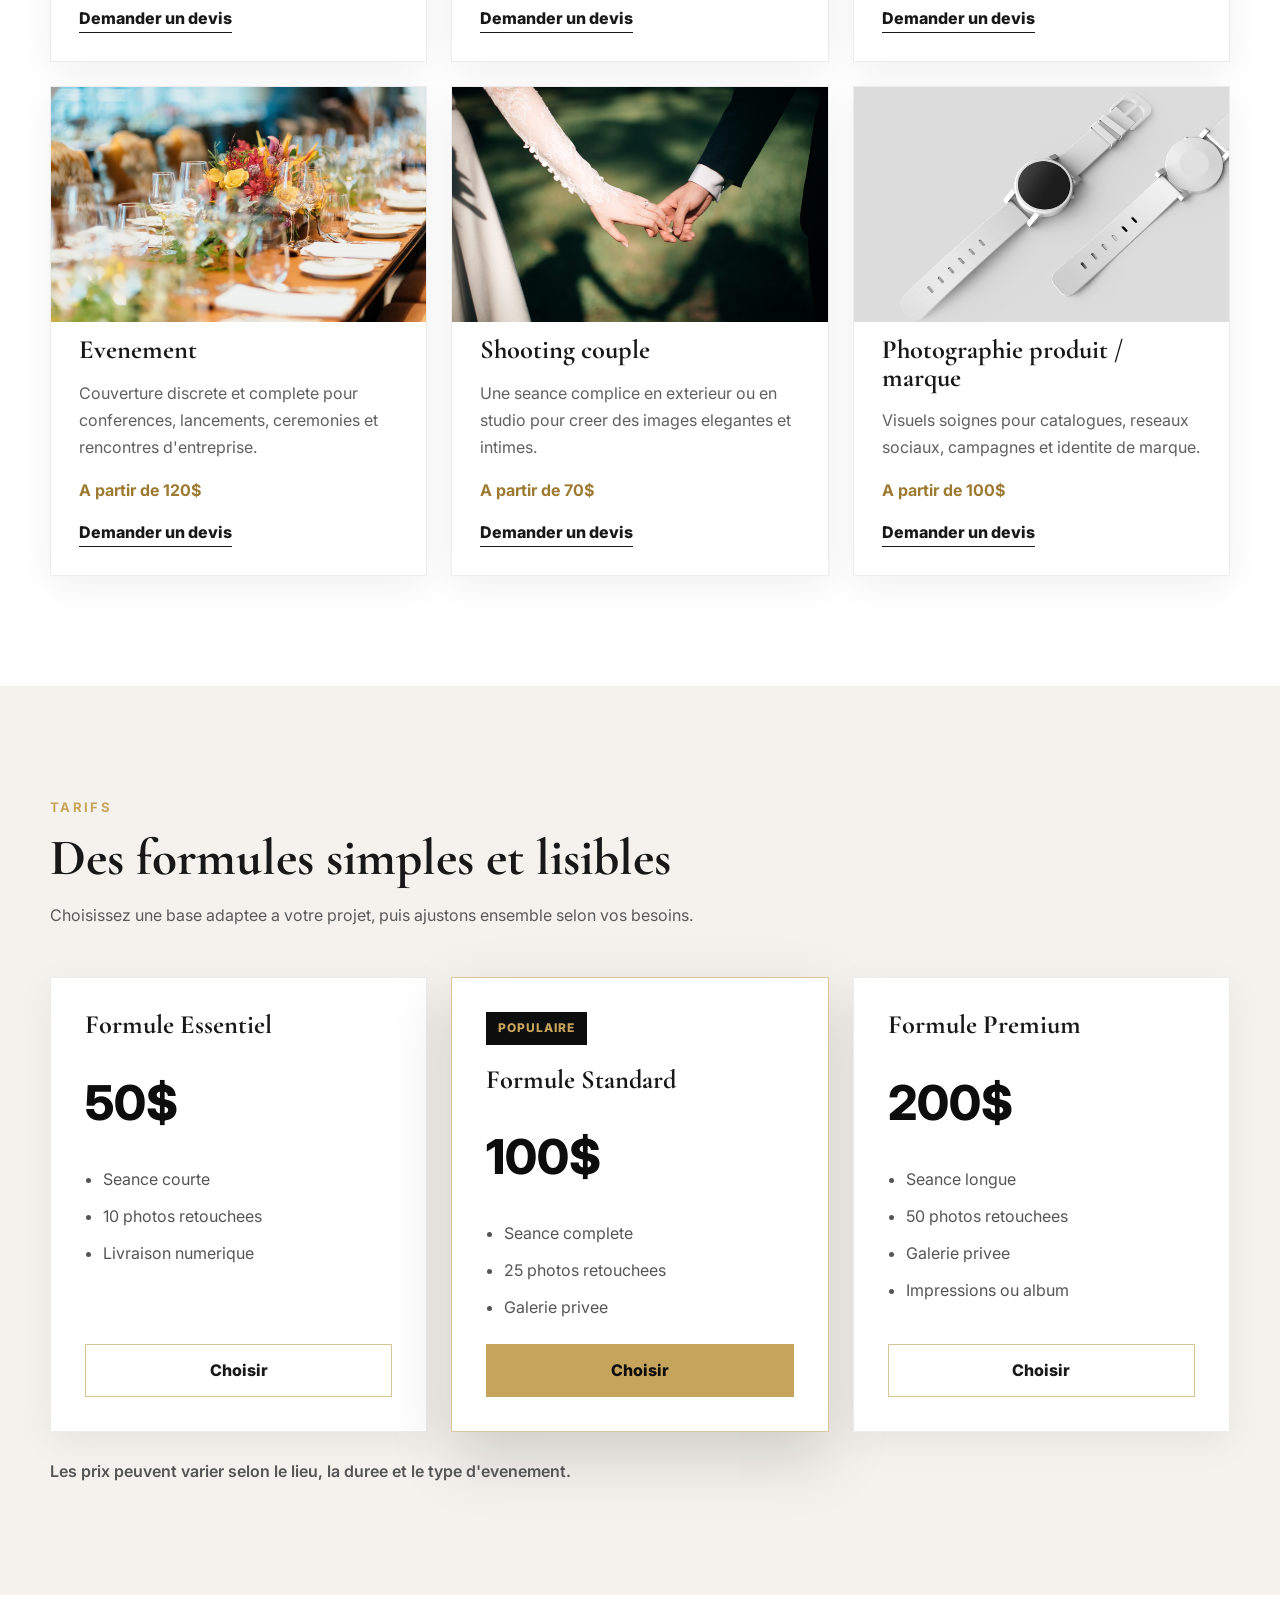
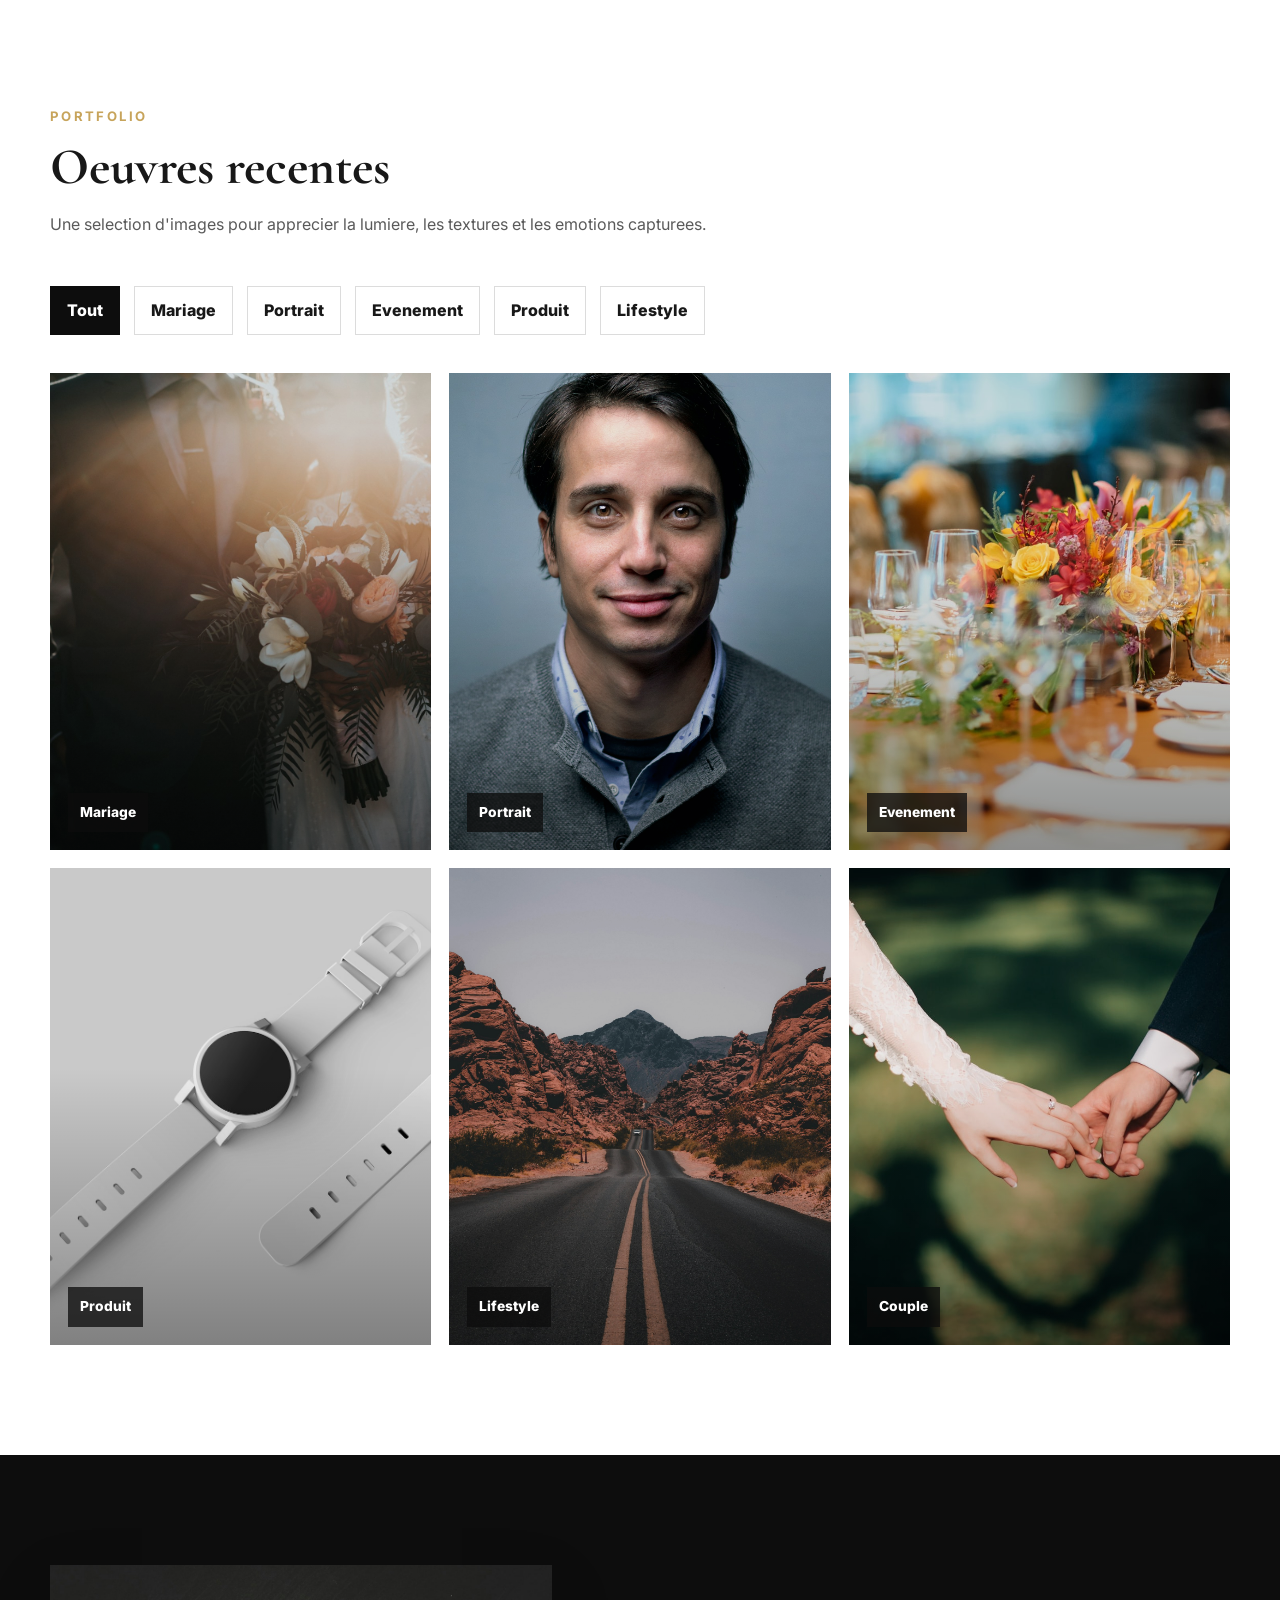
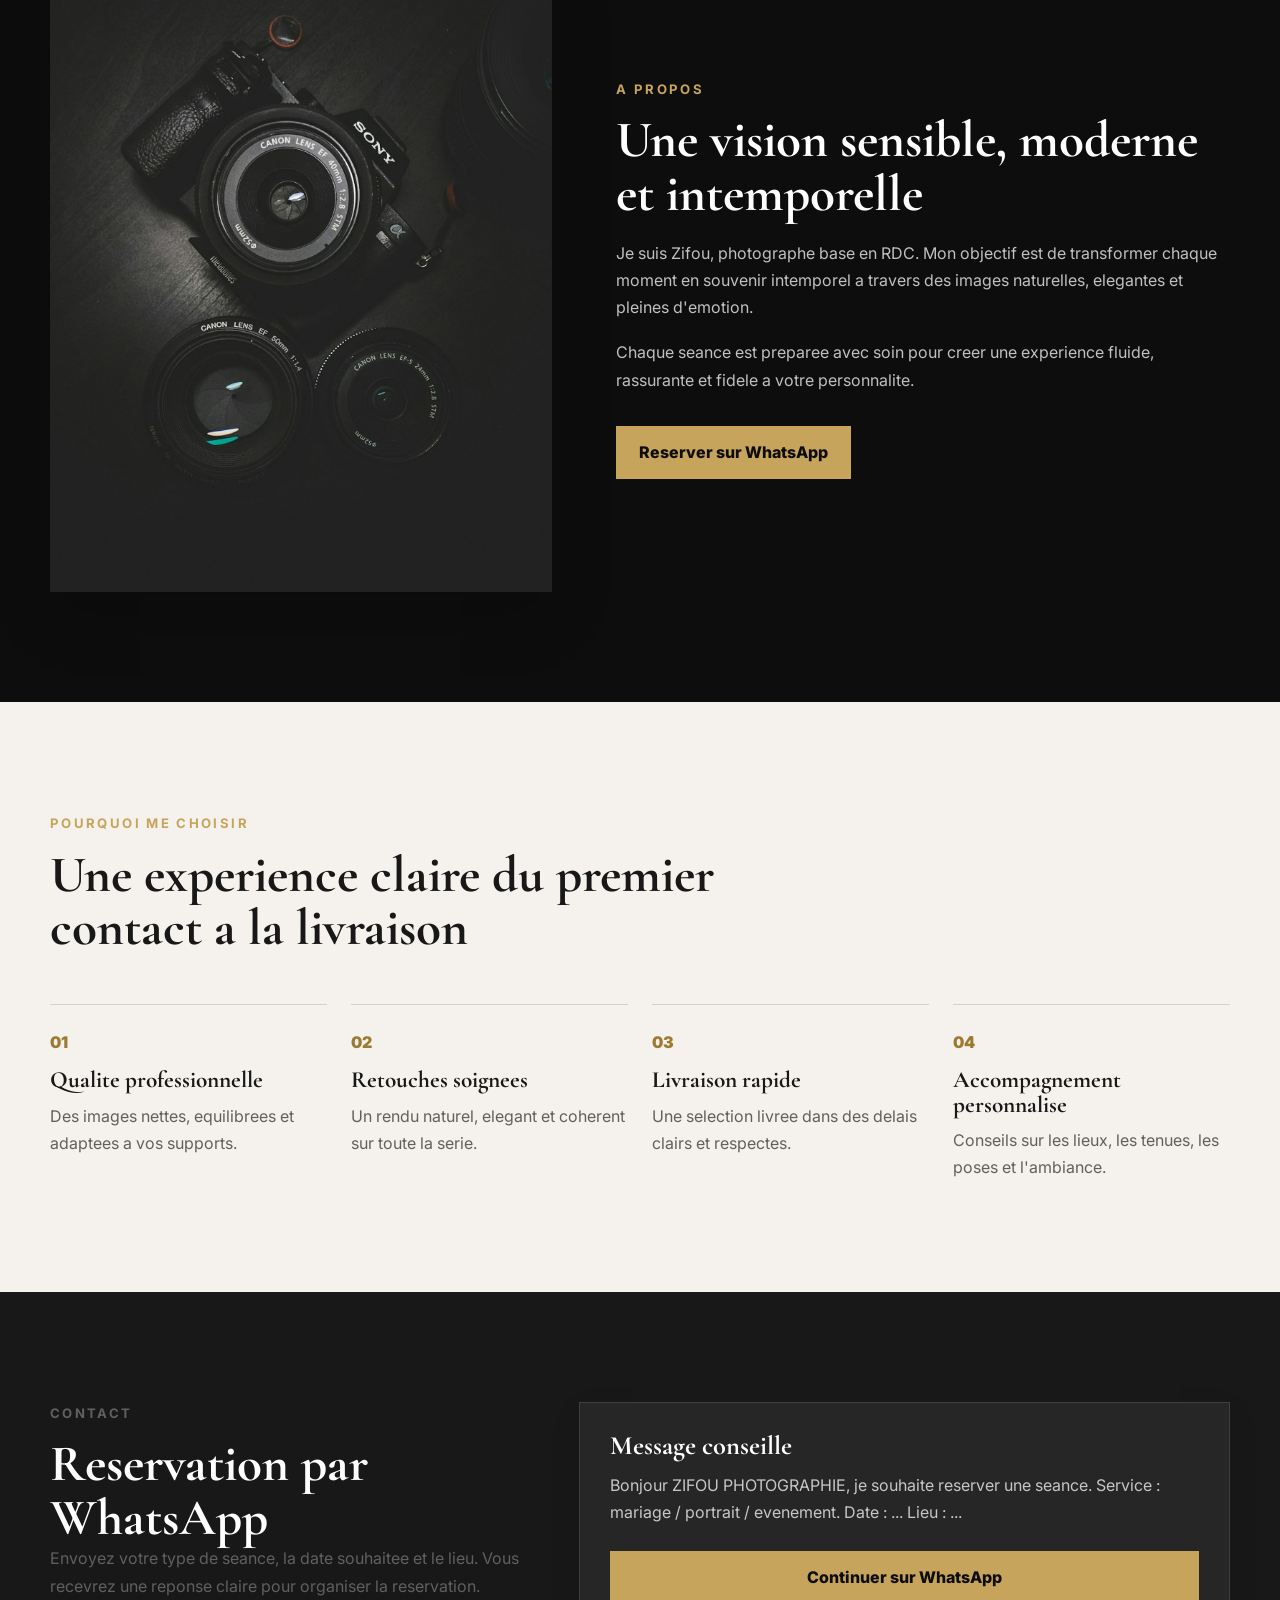
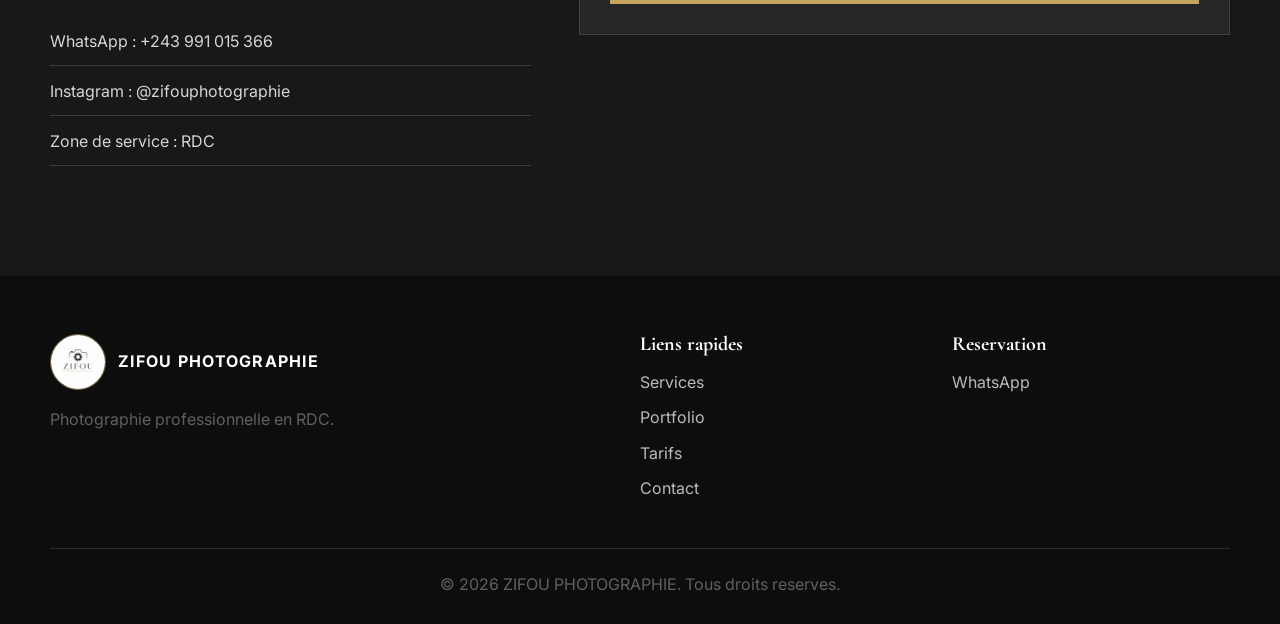
==== commit 58b73fd1: "Fix GitHub Pages root structure for logo update. Sync root site files with the updated branding so t" ====
--- a/index.html
+++ b/index.html
@@ -5,6 +5,7 @@
   <meta name="viewport" content="width=device-width, initial-scale=1.0">
   <meta name="description" content="ZIFOU PHOTOGRAPHIE, photographe professionnel en RDC pour mariages, portraits, evenements et marques.">
   <title>ZIFOU PHOTOGRAPHIE | Photographe professionnel en RDC</title>
+  <link rel="icon" type="image/png" href="assets/logo-zifou.png">
   <link rel="preconnect" href="https://fonts.googleapis.com">
   <link rel="preconnect" href="https://fonts.gstatic.com" crossorigin>
   <link href="https://fonts.googleapis.com/css2?family=Cormorant+Garamond:wght@500;600;700&family=Inter:wght@400;500;600;700&display=swap" rel="stylesheet">
@@ -14,8 +15,8 @@
   <header class="site-header" id="top">
     <nav class="navbar container" aria-label="Navigation principale">
       <a class="brand" href="#accueil" aria-label="Retour a l'accueil">
-        <span class="brand-mark">ZF</span>
-        <span>ZIFOU PHOTOGRAPHIE</span>
+        <img class="brand-logo" src="assets/logo-zifou.png" alt="Logo Zifou Photographie">
+        <span class="brand-text">ZIFOU PHOTOGRAPHIE</span>
       </a>
 
       <button class="menu-toggle" type="button" aria-label="Ouvrir le menu" aria-expanded="false" aria-controls="main-menu">
@@ -284,8 +285,8 @@
     <div class="container footer-layout">
       <div>
         <a class="brand footer-brand" href="#accueil">
-          <span class="brand-mark">ZF</span>
-          <span>ZIFOU PHOTOGRAPHIE</span>
+          <img class="brand-logo" src="assets/logo-zifou.png" alt="Logo Zifou Photographie">
+          <span class="brand-text">ZIFOU PHOTOGRAPHIE</span>
         </a>
         <p>Photographie professionnelle en RDC.</p>
       </div>
--- a/style.css
+++ b/style.css
@@ -82,15 +82,16 @@
   text-transform: uppercase;
 }
 
-.brand-mark {
-  display: grid;
-  width: 42px;
-  height: 42px;
-  place-items: center;
-  border: 1px solid rgba(199, 164, 91, 0.7);
-  color: var(--color-gold);
-  font-family: "Cormorant Garamond", Georgia, serif;
-  font-size: 1.1rem;
+.brand-logo {
+  width: 56px;
+  height: 56px;
+  border-radius: 50%;
+  object-fit: cover;
+  border: 1px solid rgba(199, 164, 91, 0.6);
+}
+
+.brand-text {
+  line-height: 1.1;
 }
 
 .nav-links {
@@ -599,6 +600,7 @@
 
 .footer-brand {
   margin-bottom: 16px;
+  color: var(--color-white);
 }
 
 .site-footer h3 {
@@ -767,10 +769,13 @@
     font-size: 0.72rem;
   }
 
-  .brand-mark {
-    width: 34px;
-    height: 34px;
-    font-size: 1rem;
+  .brand-logo {
+    width: 42px;
+    height: 42px;
+  }
+
+  .brand-text {
+    font-size: 0.68rem;
   }
 
   .menu-toggle {
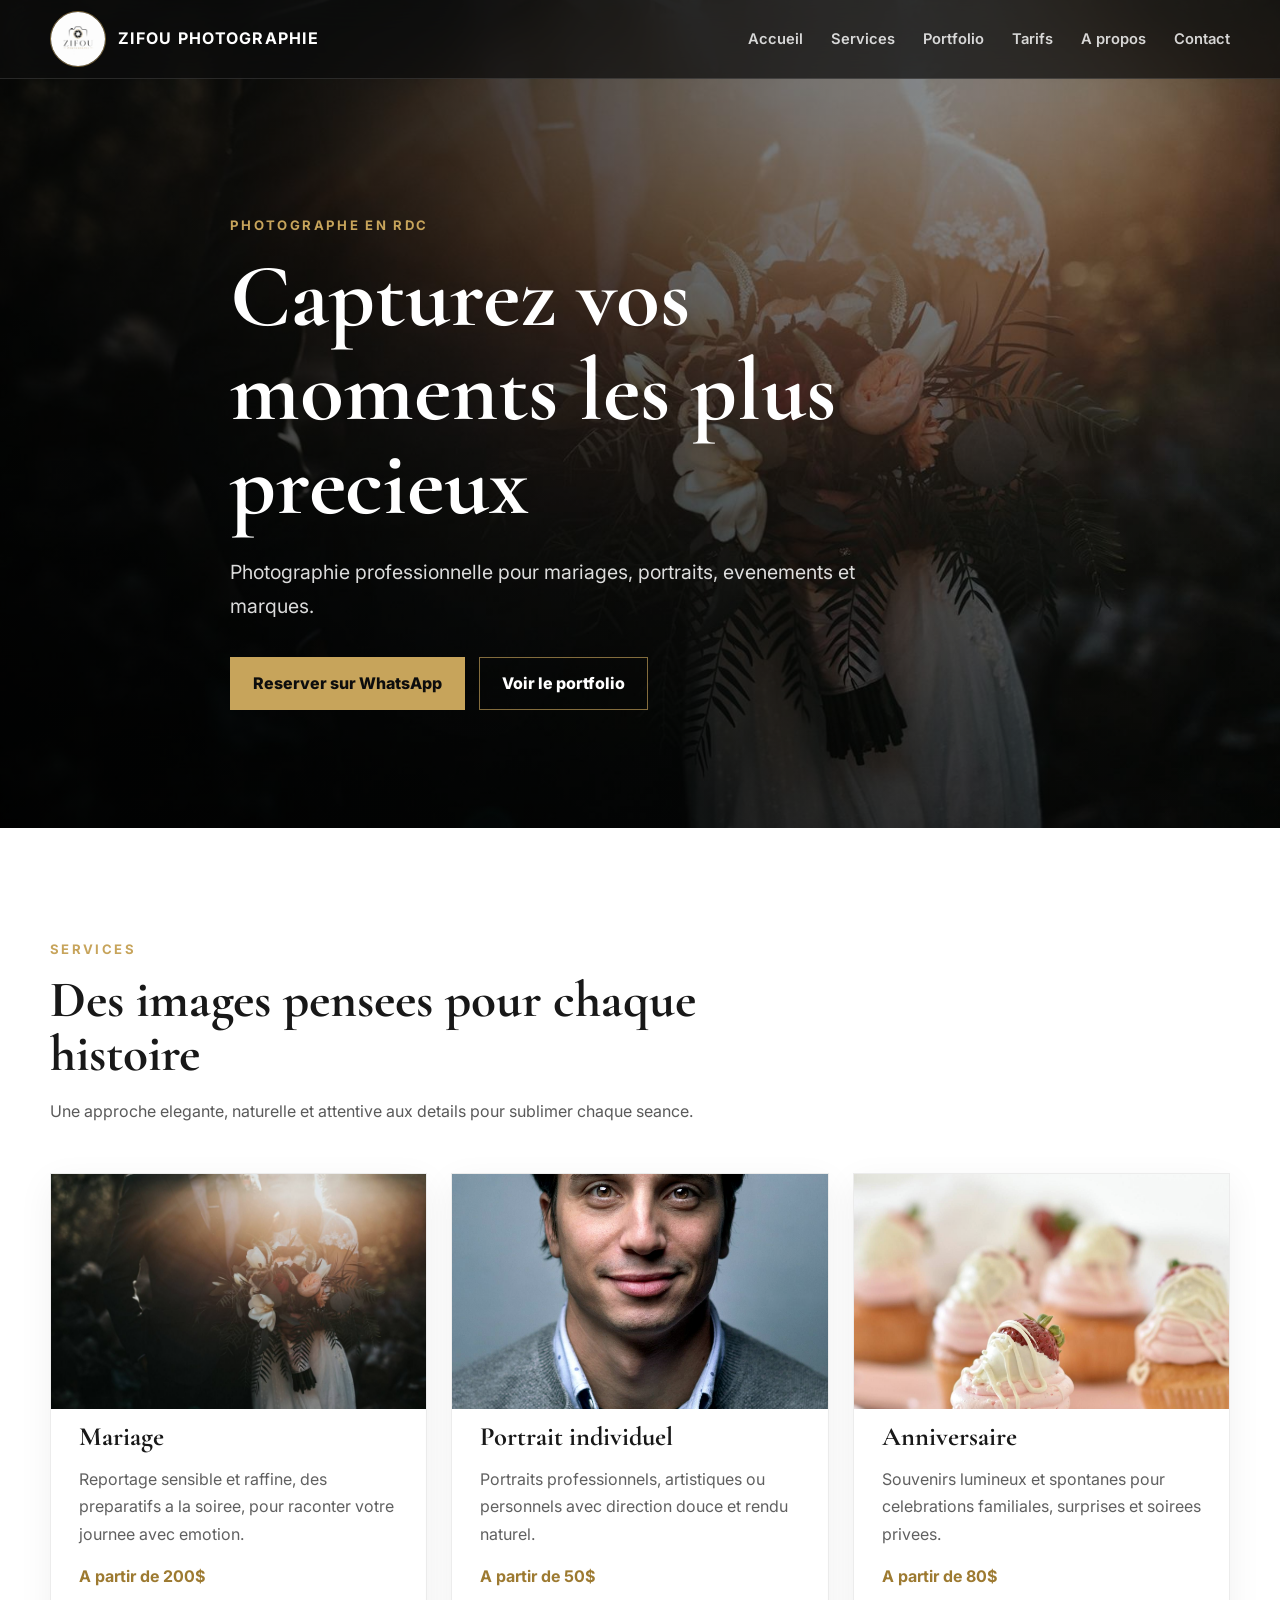
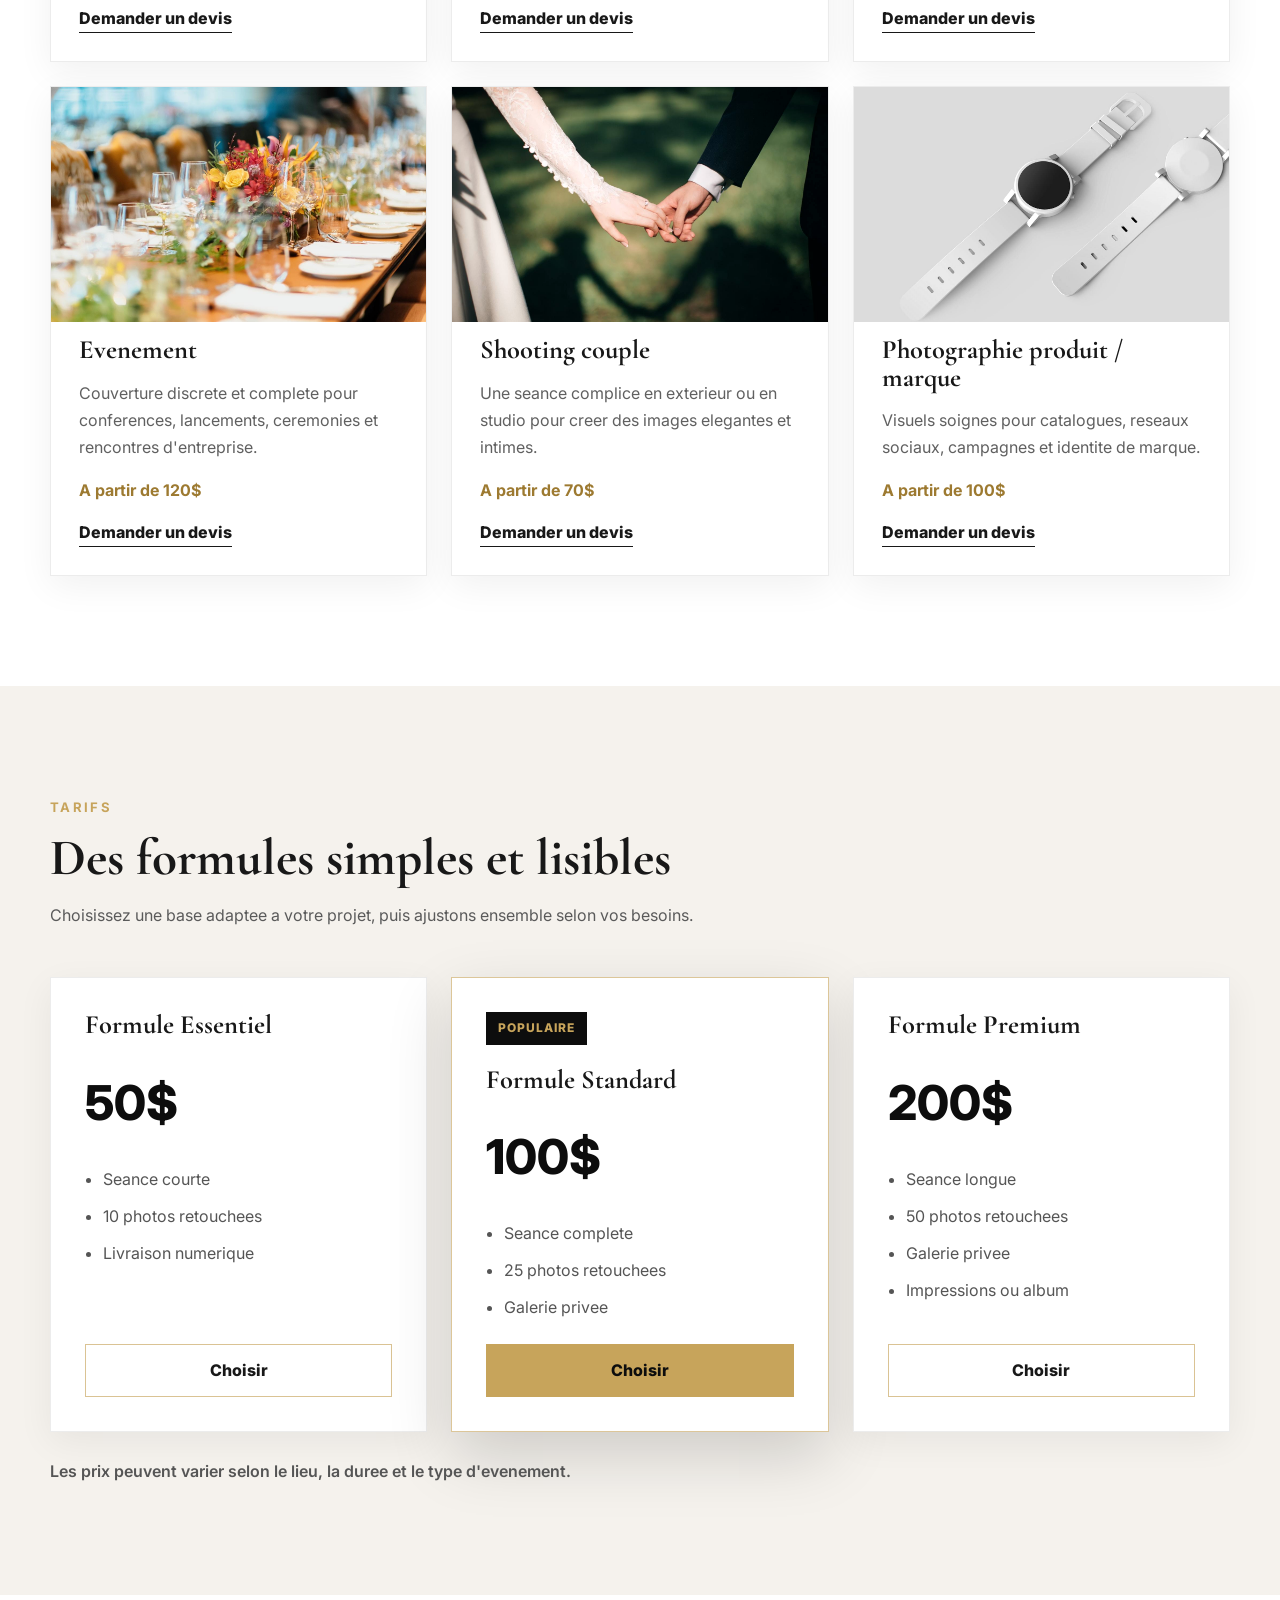
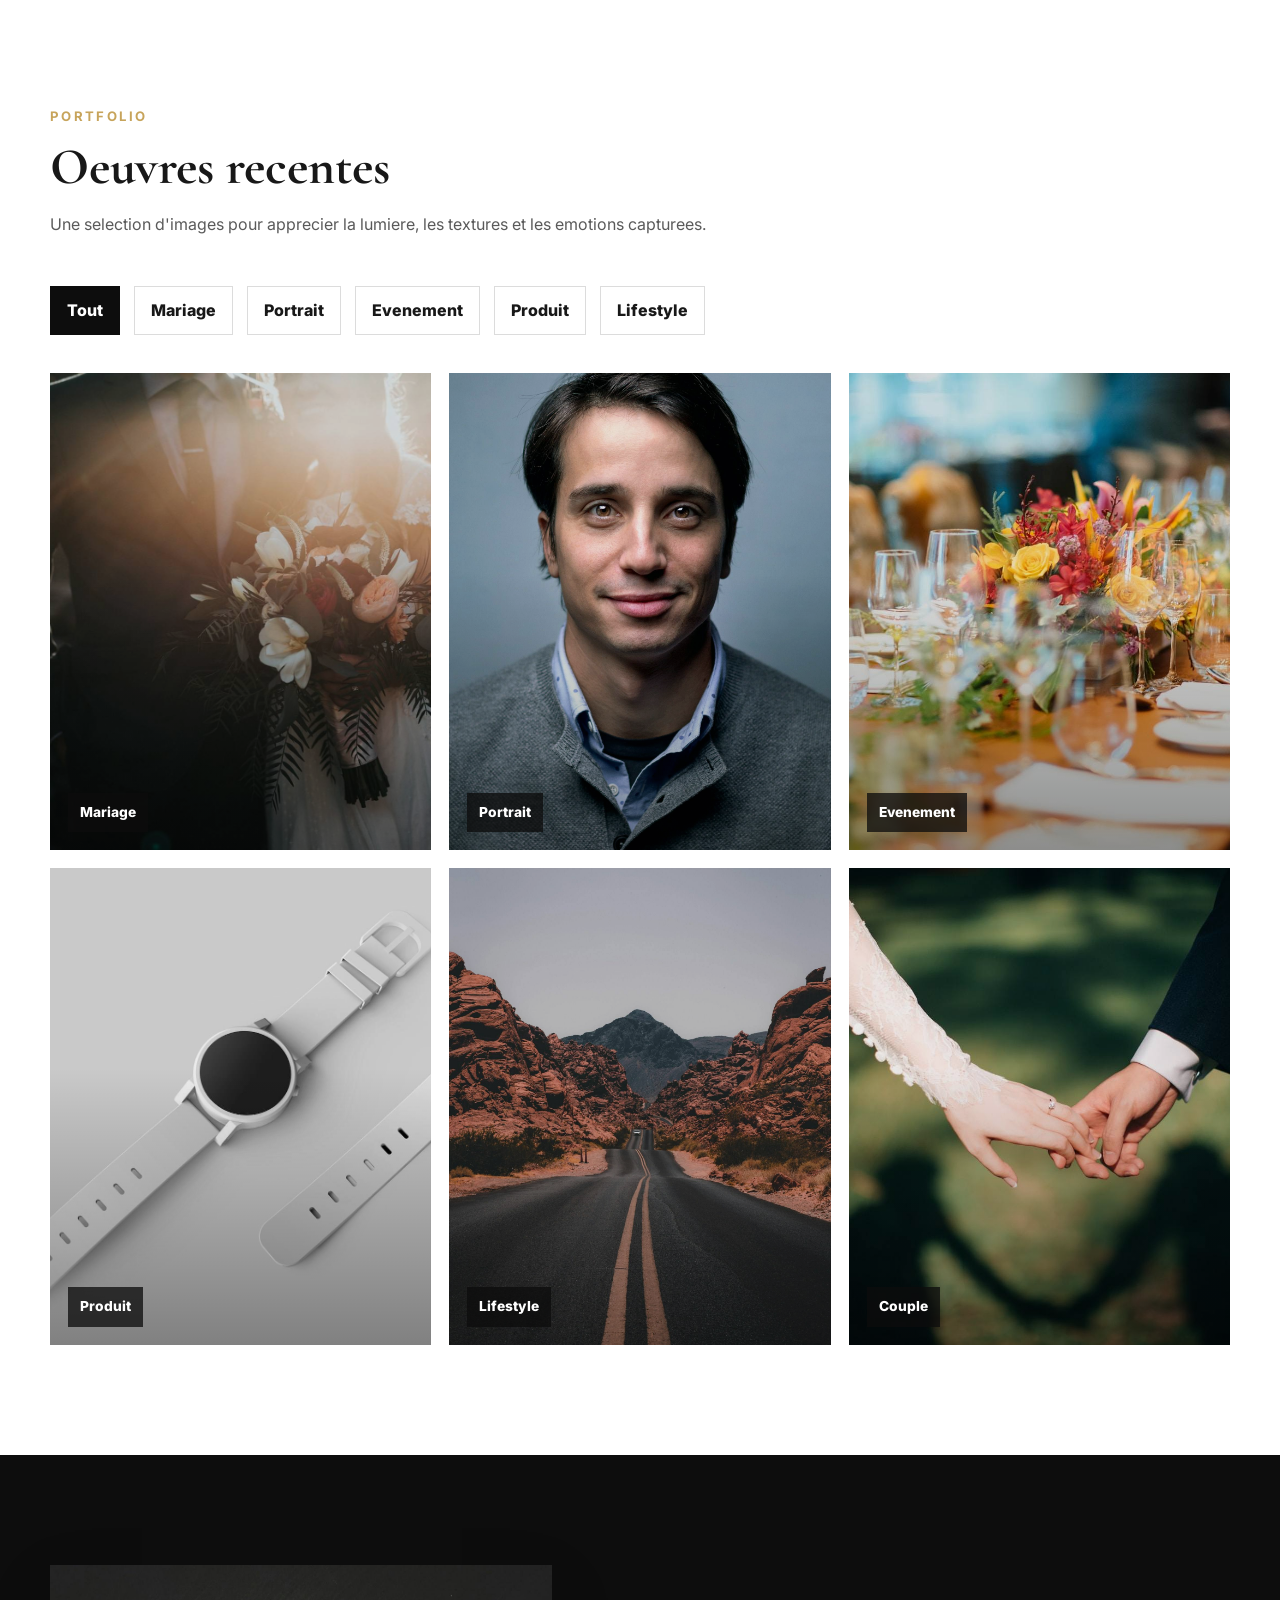
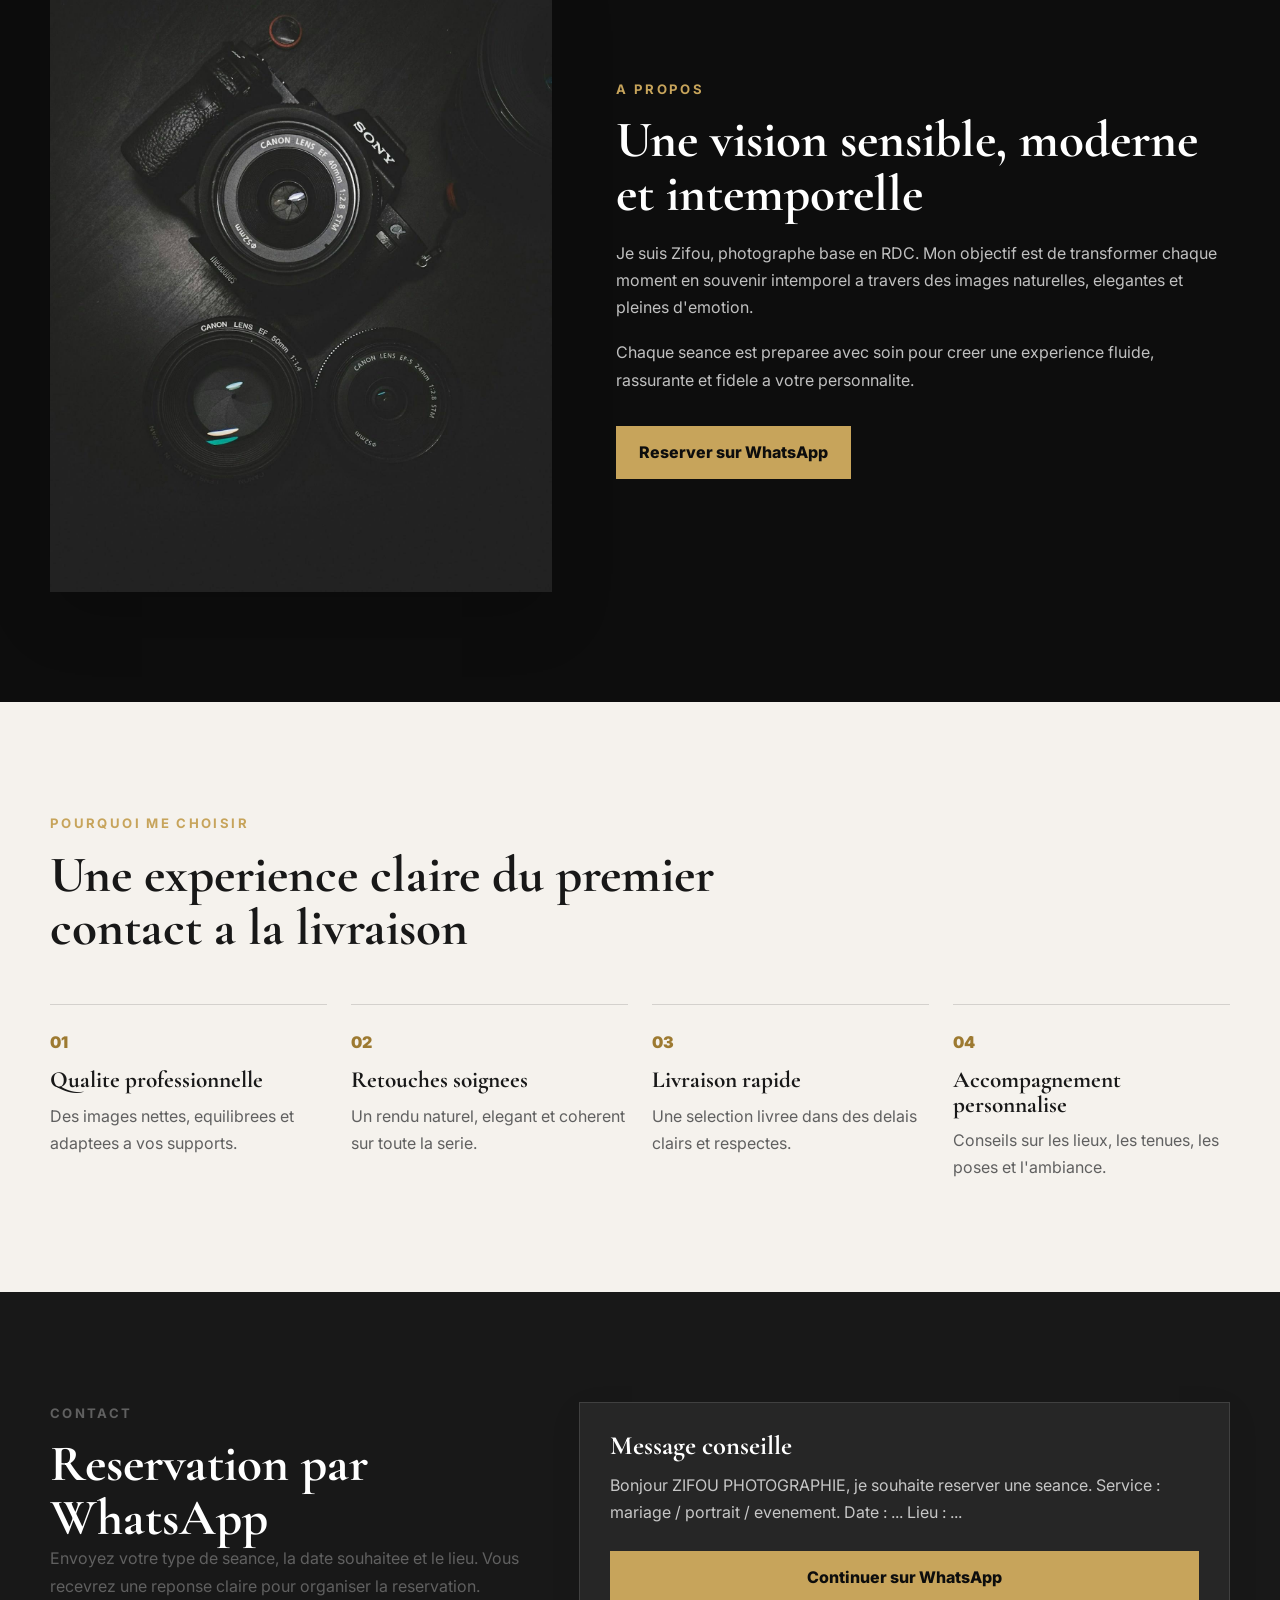
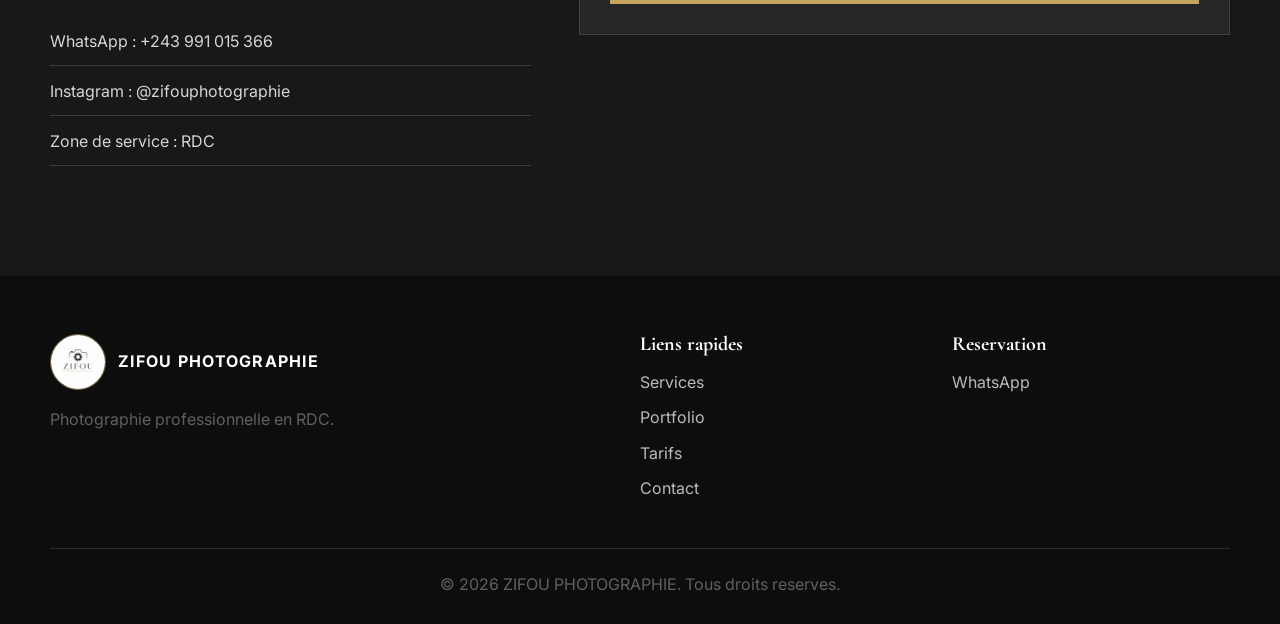
==== commit f4e2bd8b: "Improve mobile performance with optimized media delivery. Compress and resize gallery images for fas" ====
--- a/index.html
+++ b/index.html
@@ -5,7 +5,19 @@
   <meta name="viewport" content="width=device-width, initial-scale=1.0">
   <meta name="description" content="ZIFOU PHOTOGRAPHIE, photographe professionnel en RDC pour mariages, portraits, evenements et marques.">
   <title>ZIFOU PHOTOGRAPHIE | Photographe professionnel en RDC</title>
+  <meta property="og:type" content="website">
+  <meta property="og:title" content="ZIFOU PHOTOGRAPHIE | Photographe professionnel en RDC">
+  <meta property="og:description" content="Photographie professionnelle pour mariages, portraits, evenements et marques en RDC.">
+  <meta property="og:url" content="https://king232001.github.io/ZIFOUPHOTO/">
+  <meta property="og:image" content="https://king232001.github.io/ZIFOUPHOTO/assets/logo-zifou.png">
+  <meta name="twitter:card" content="summary_large_image">
+  <meta name="twitter:title" content="ZIFOU PHOTOGRAPHIE | Photographe professionnel en RDC">
+  <meta name="twitter:description" content="Photographie professionnelle pour mariages, portraits, evenements et marques en RDC.">
+  <meta name="twitter:image" content="https://king232001.github.io/ZIFOUPHOTO/assets/logo-zifou.png">
+  <link rel="canonical" href="https://king232001.github.io/ZIFOUPHOTO/">
   <link rel="icon" type="image/png" href="assets/logo-zifou.png">
+  <link rel="preload" as="image" href="assets/logo-zifou.png">
+  <link rel="preload" as="image" href="assets/photo1.jpg">
   <link rel="preconnect" href="https://fonts.googleapis.com">
   <link rel="preconnect" href="https://fonts.gstatic.com" crossorigin>
   <link href="https://fonts.googleapis.com/css2?family=Cormorant+Garamond:wght@500;600;700&family=Inter:wght@400;500;600;700&display=swap" rel="stylesheet">
@@ -15,7 +27,7 @@
   <header class="site-header" id="top">
     <nav class="navbar container" aria-label="Navigation principale">
       <a class="brand" href="#accueil" aria-label="Retour a l'accueil">
-        <img class="brand-logo" src="assets/logo-zifou.png" alt="Logo Zifou Photographie">
+        <img class="brand-logo" src="assets/logo-zifou.png" alt="Logo Zifou Photographie" width="56" height="56" loading="eager" decoding="async" fetchpriority="high">
         <span class="brand-text">ZIFOU PHOTOGRAPHIE</span>
       </a>
 
@@ -285,7 +297,7 @@
     <div class="container footer-layout">
       <div>
         <a class="brand footer-brand" href="#accueil">
-          <img class="brand-logo" src="assets/logo-zifou.png" alt="Logo Zifou Photographie">
+          <img class="brand-logo" src="assets/logo-zifou.png" alt="Logo Zifou Photographie" width="56" height="56" loading="lazy" decoding="async">
           <span class="brand-text">ZIFOU PHOTOGRAPHIE</span>
         </a>
         <p>Photographie professionnelle en RDC.</p>
@@ -319,6 +331,6 @@
   <button class="back-to-top" type="button" aria-label="Retour en haut">↑</button>
 
   <!-- Photos temporaires telechargees depuis Unsplash, libres d'utilisation selon la licence Unsplash : https://unsplash.com/license -->
-  <script src="script.js"></script>
+  <script src="script.js" defer></script>
 </body>
 </html>
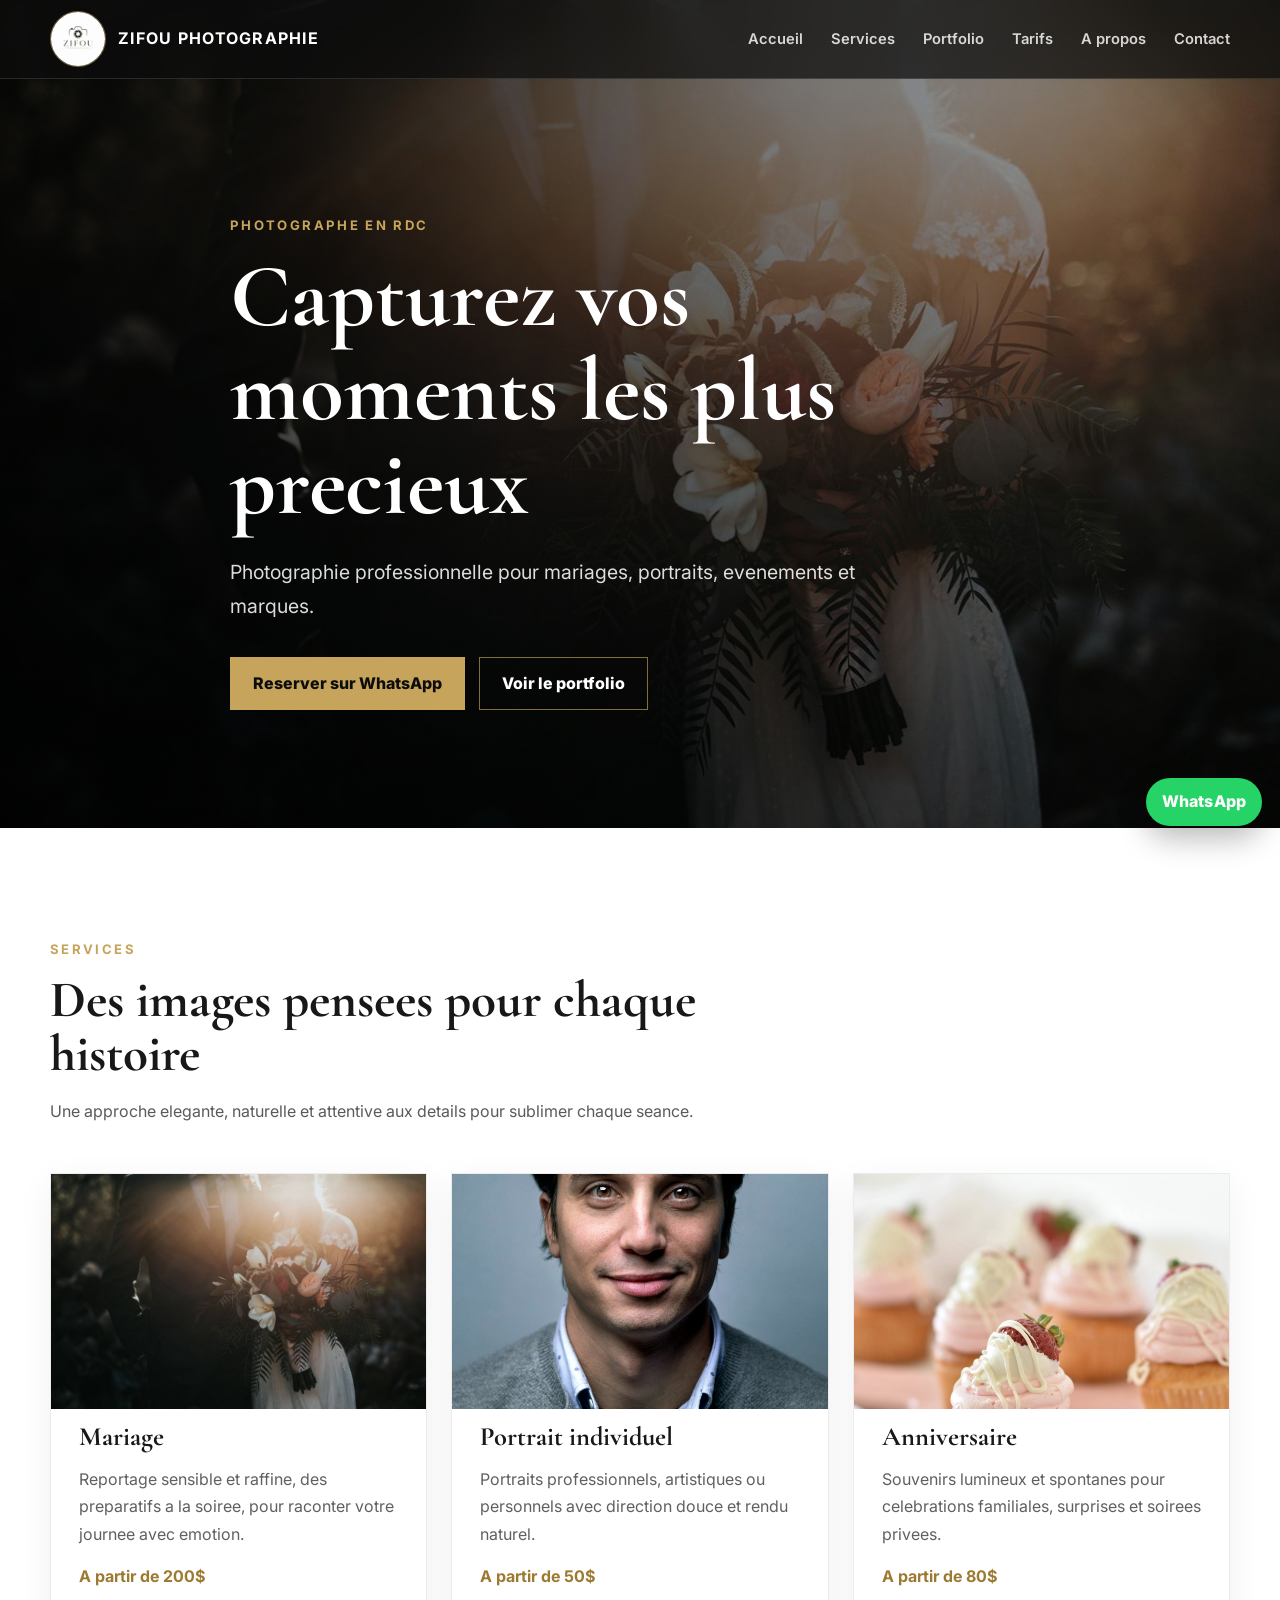
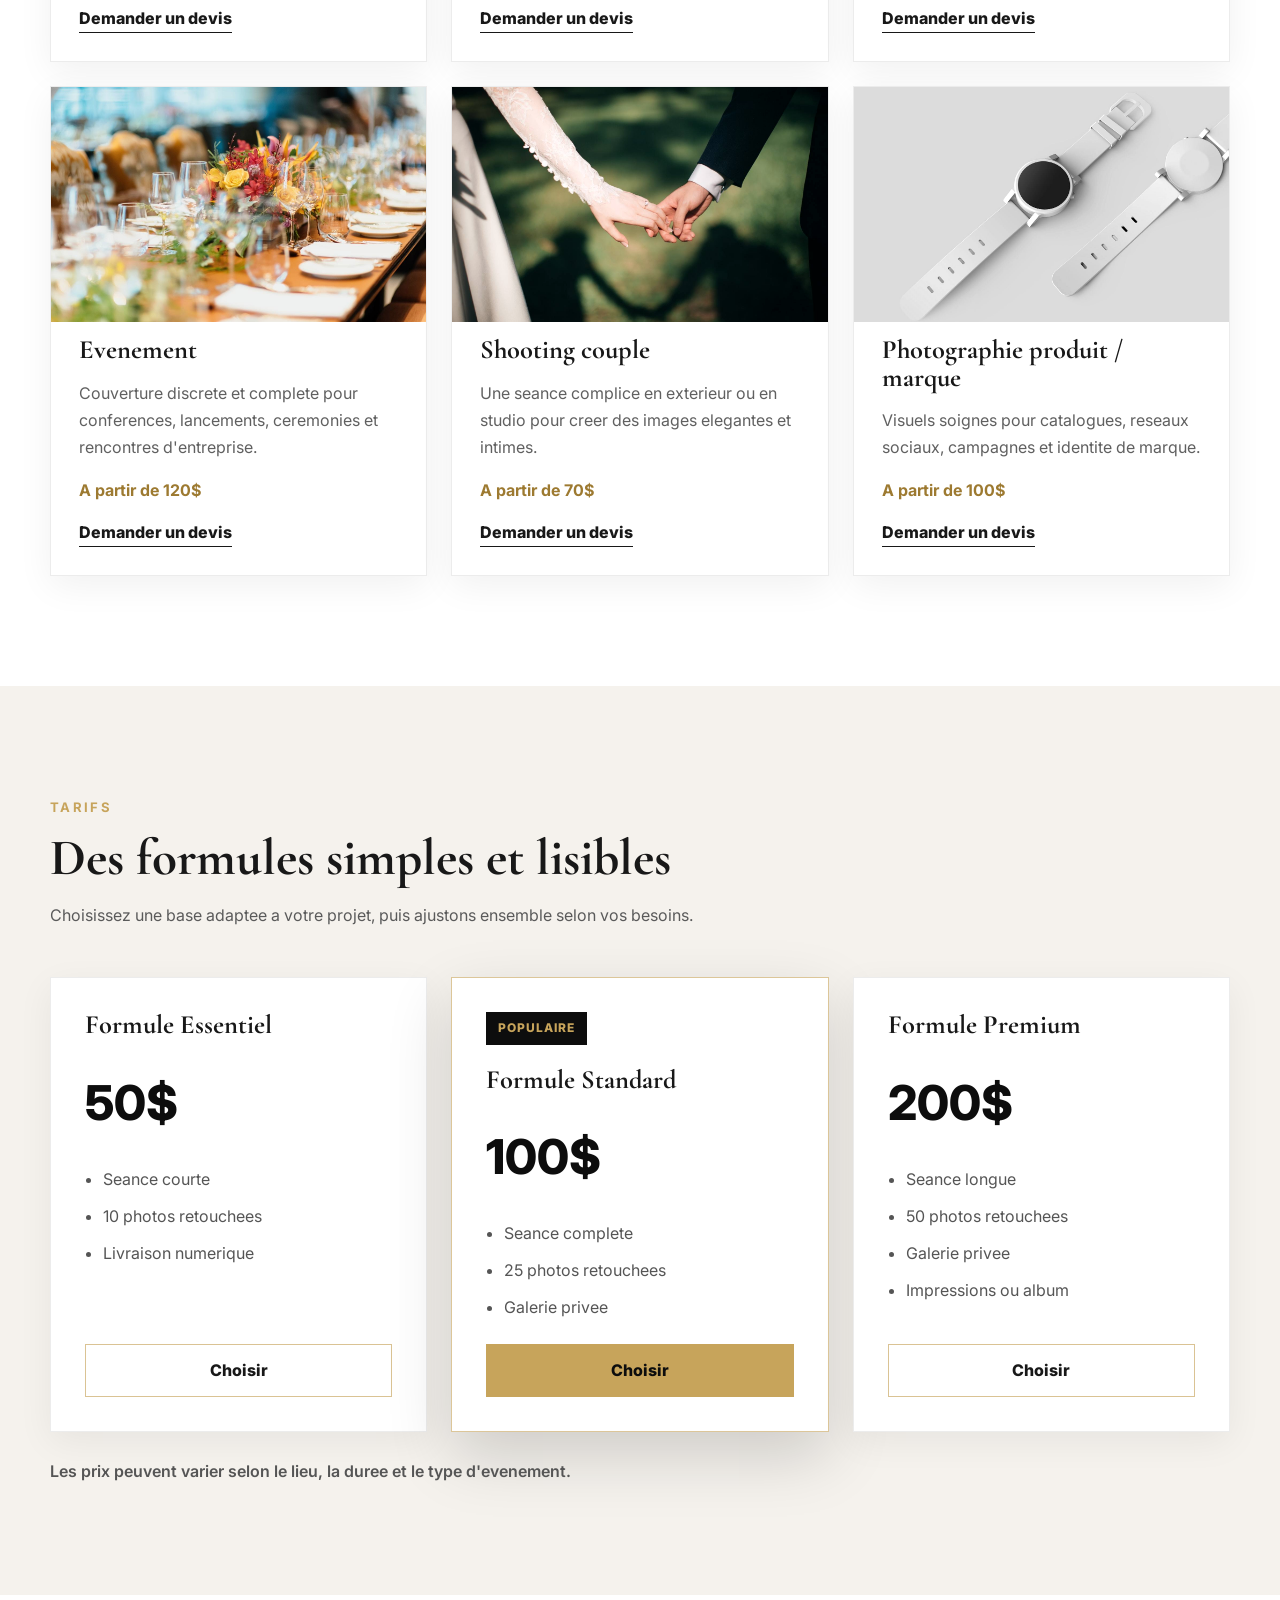
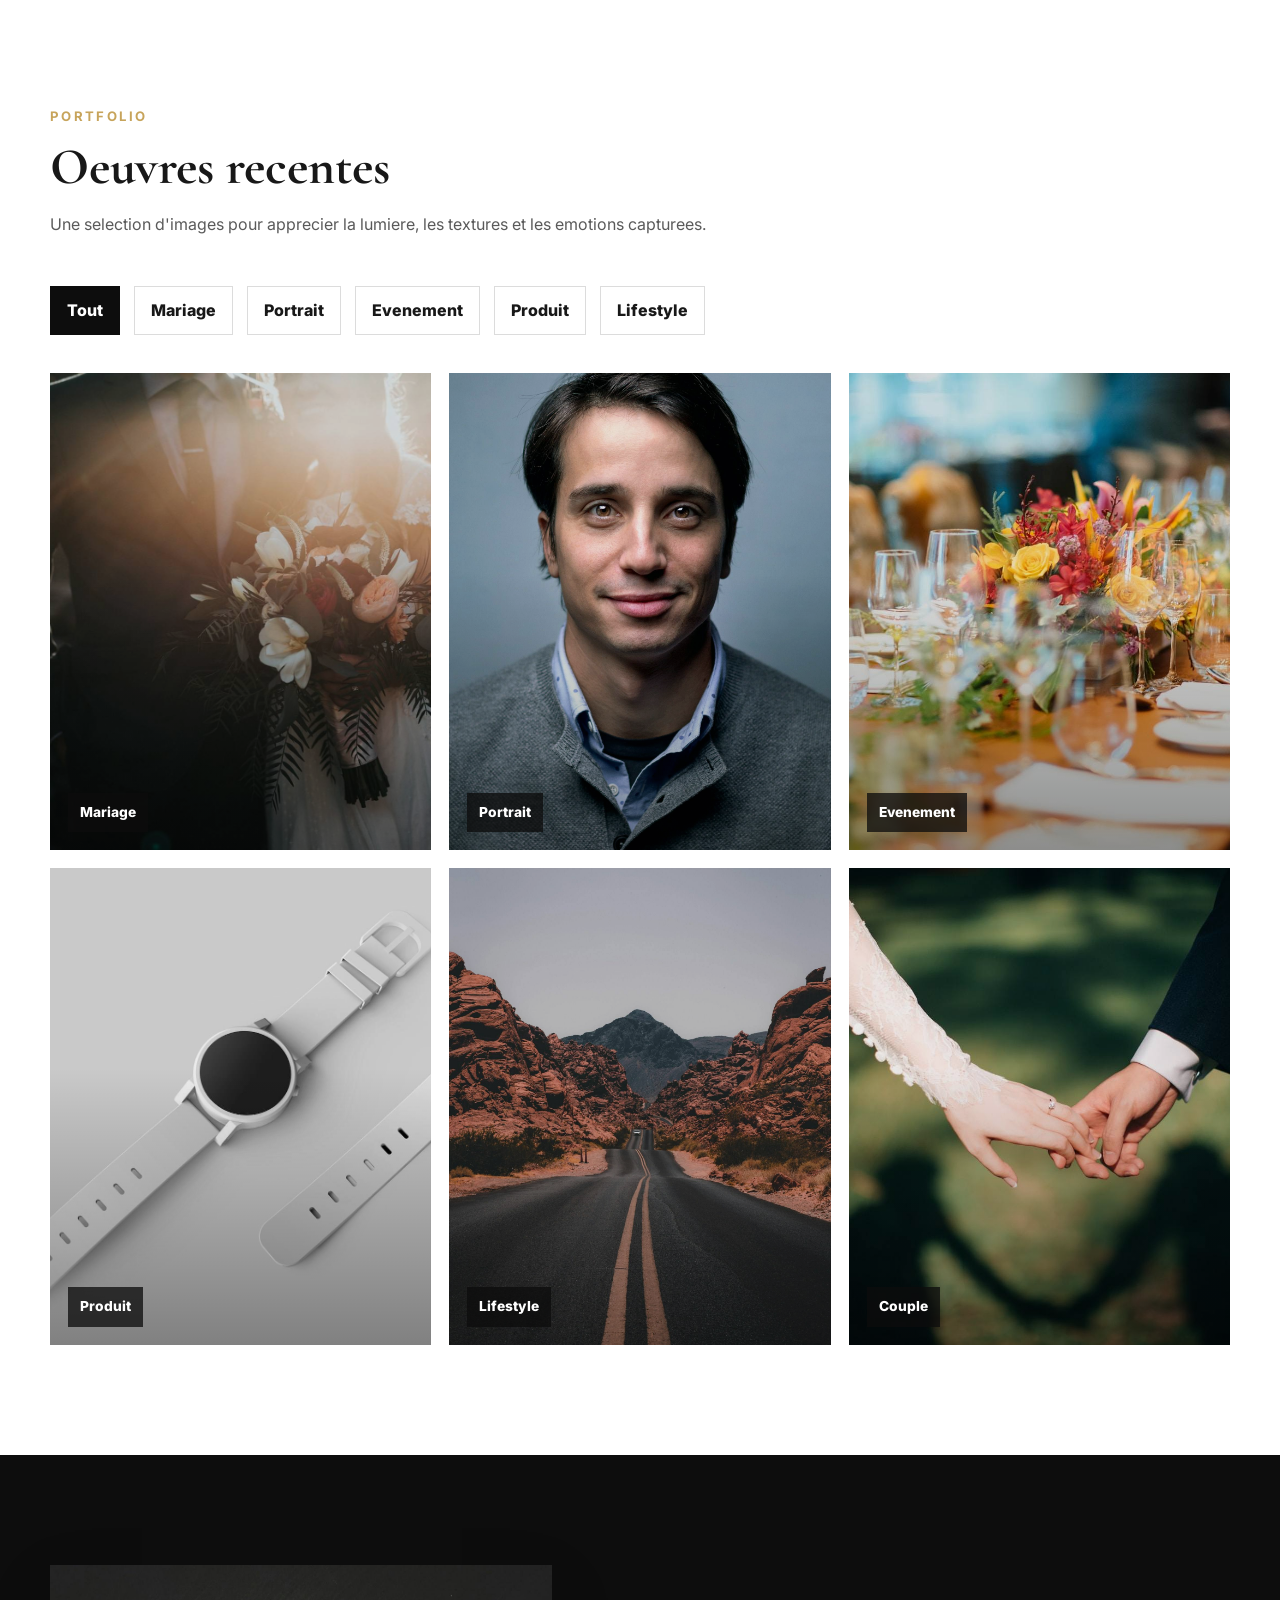
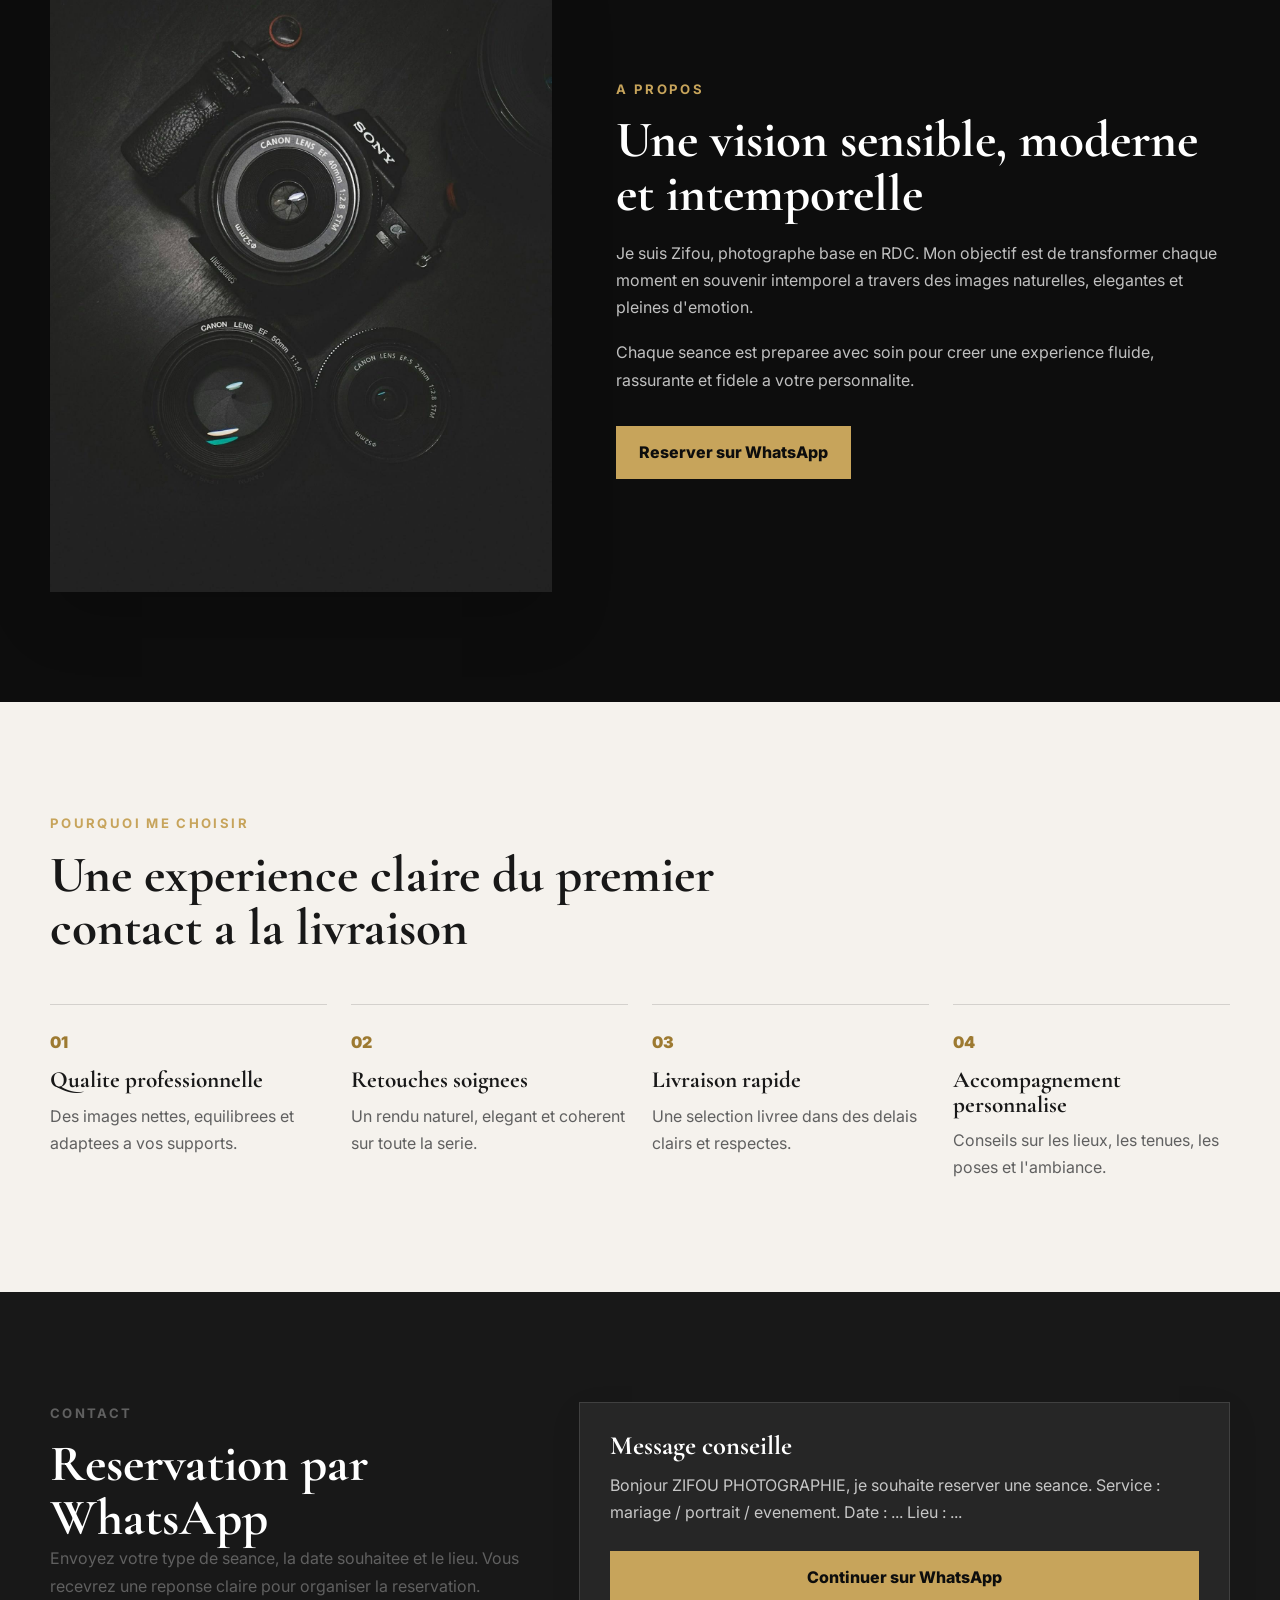
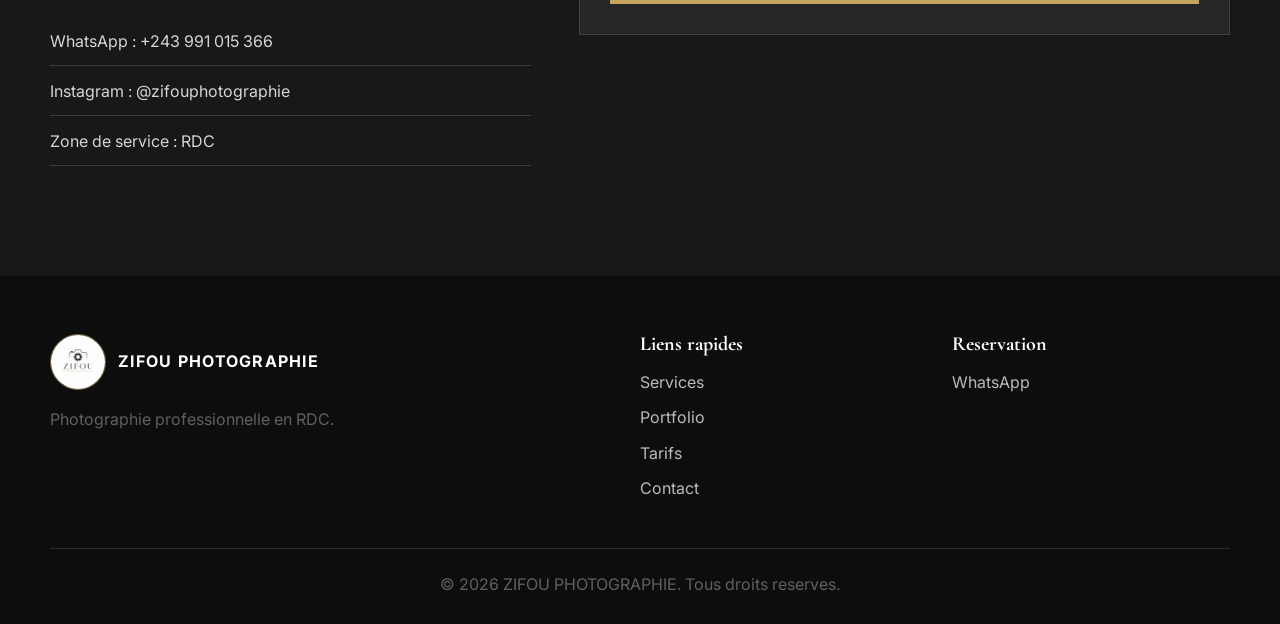
==== commit c3c71a47: "Add floating WhatsApp contact button. Create a fixed WhatsApp CTA for desktop and mobile with respon" ====
--- a/index.html
+++ b/index.html
@@ -323,6 +323,16 @@
     <a href="https://wa.me/243991015366" target="_blank" rel="noopener">Reserver sur WhatsApp</a>
   </div>
 
+  <a
+    class="whatsapp-float"
+    href="https://wa.me/243991015366"
+    target="_blank"
+    rel="noopener"
+    aria-label="Contacter ZIFOU PHOTOGRAPHIE sur WhatsApp"
+  >
+    WhatsApp
+  </a>
+
   <div class="lightbox" id="lightbox" aria-hidden="true" role="dialog" aria-label="Image agrandie">
     <button class="lightbox-close" type="button" aria-label="Fermer la lightbox">×</button>
     <img src="" alt="" id="lightbox-image">
--- a/style.css
+++ b/style.css
@@ -559,6 +559,31 @@
 
 .mobile-contact-bar {
   display: none;
+}
+
+.whatsapp-float {
+  position: fixed;
+  right: 18px;
+  bottom: 74px;
+  z-index: 175;
+  display: inline-flex;
+  min-height: 48px;
+  align-items: center;
+  justify-content: center;
+  border-radius: 999px;
+  background: #25d366;
+  color: #ffffff;
+  padding: 0 16px;
+  box-shadow: 0 12px 30px rgba(0, 0, 0, 0.28);
+  font-weight: 800;
+  letter-spacing: 0.01em;
+  transition: transform var(--transition), box-shadow var(--transition);
+}
+
+.whatsapp-float:hover,
+.whatsapp-float:focus {
+  transform: translateY(-2px);
+  box-shadow: 0 16px 34px rgba(0, 0, 0, 0.33);
 }
 
 .contact-list a:hover,
@@ -1036,6 +1061,14 @@
   .back-to-top {
     bottom: 74px;
   }
+
+  .whatsapp-float {
+    right: 12px;
+    bottom: 136px;
+    min-height: 44px;
+    padding: 0 14px;
+    font-size: 0.9rem;
+  }
 }
 
 @media (max-width: 360px) {
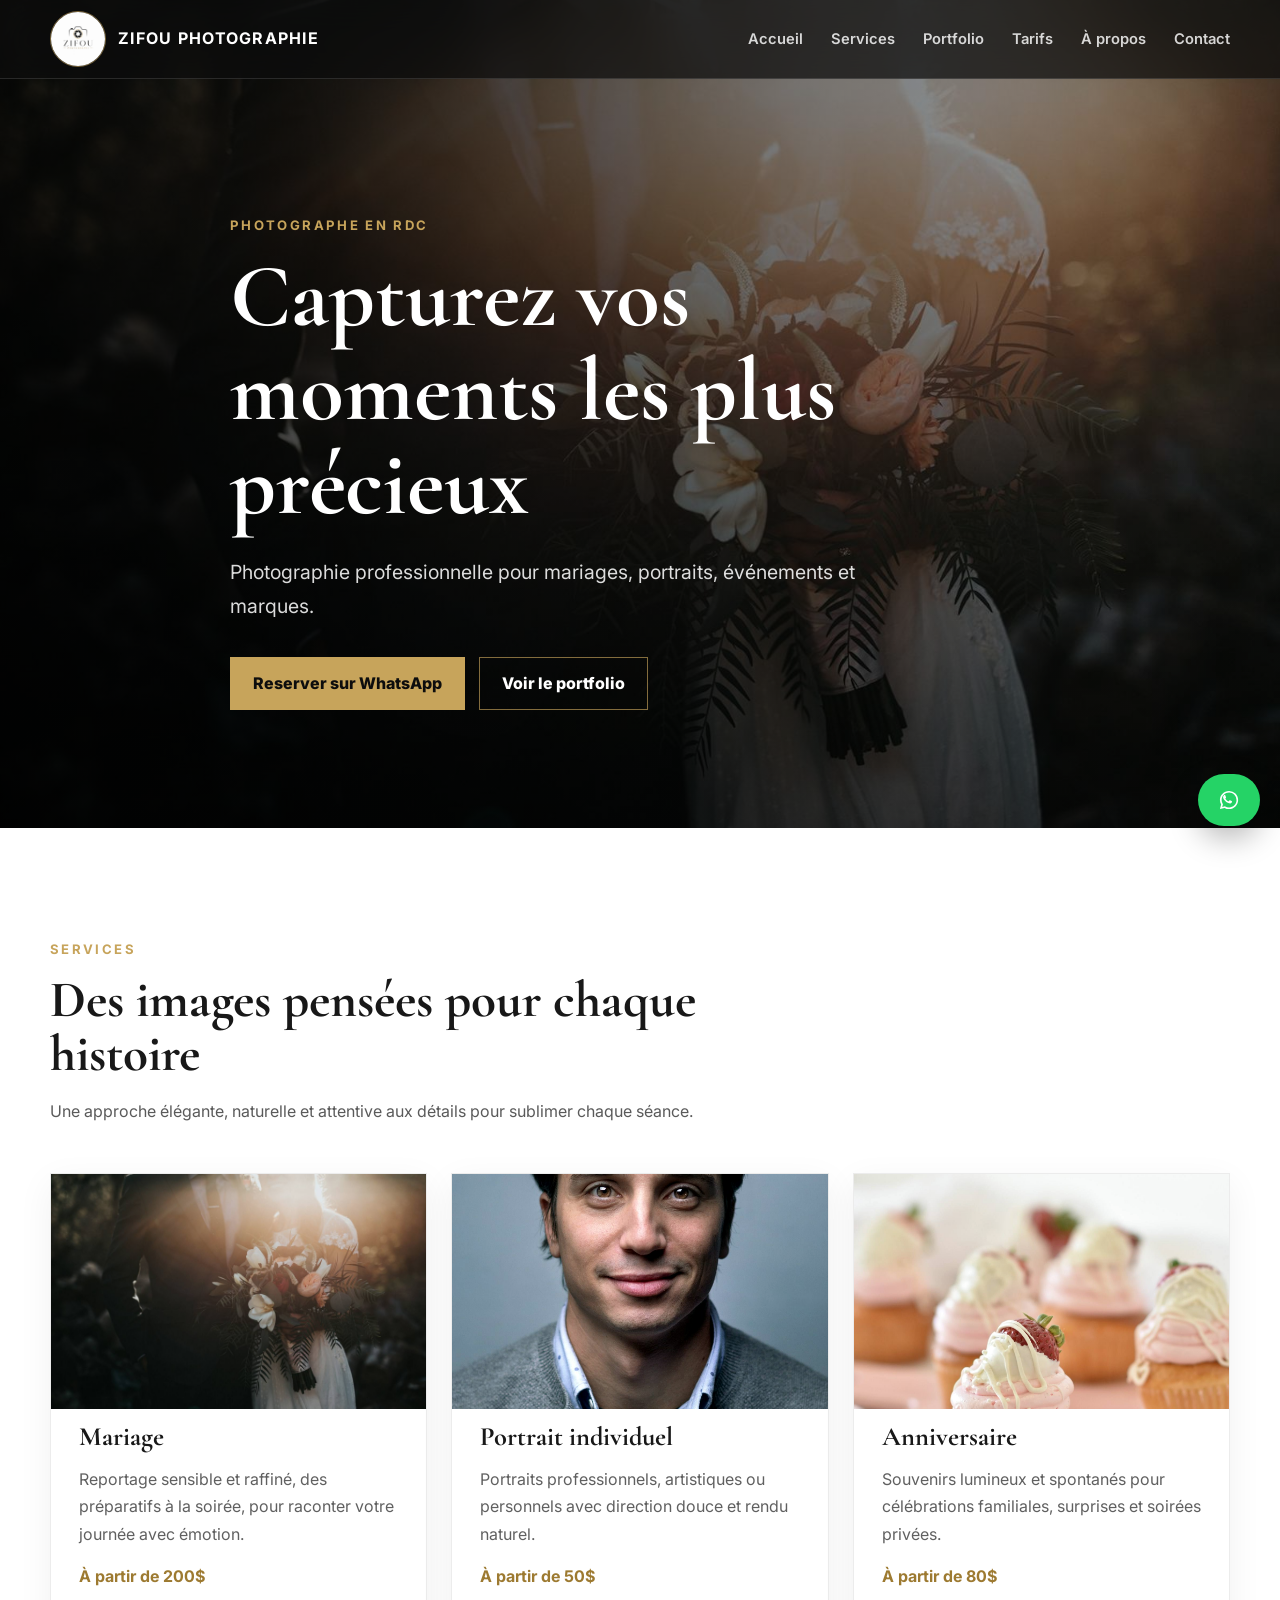
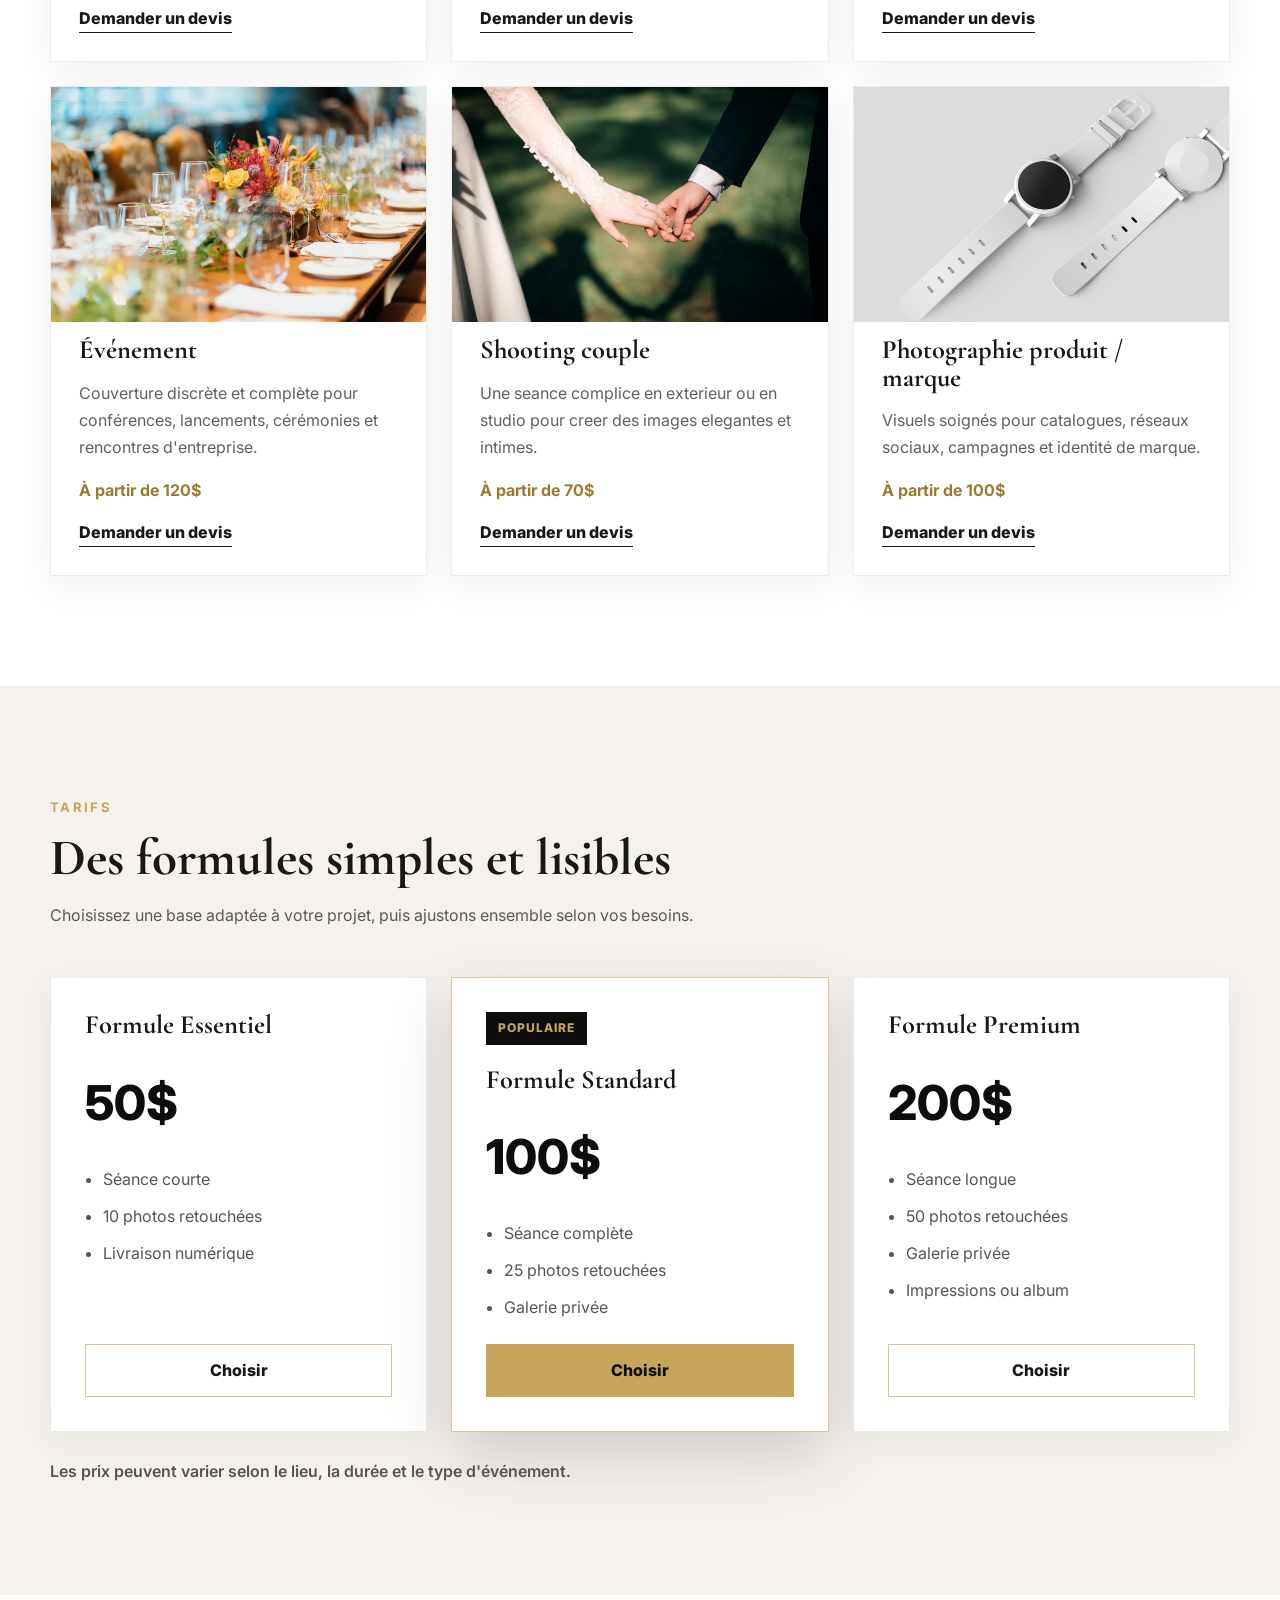
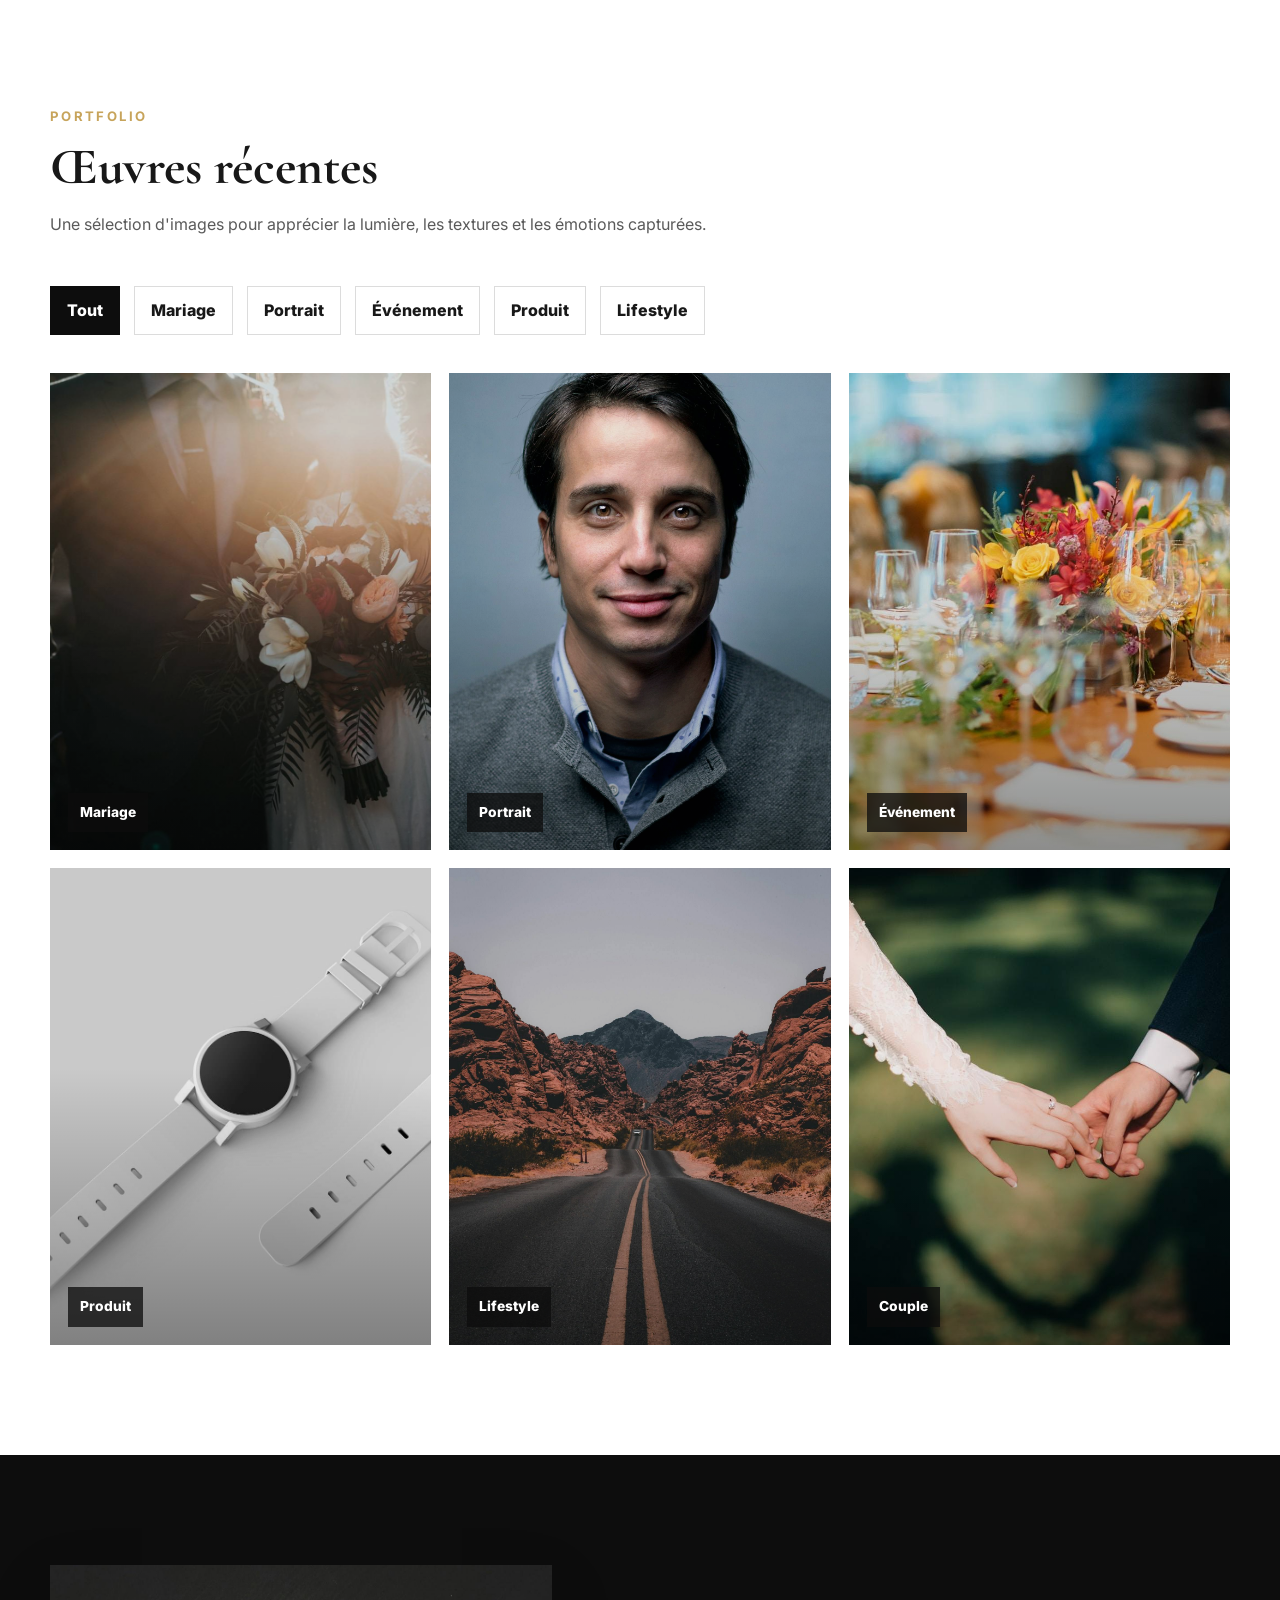
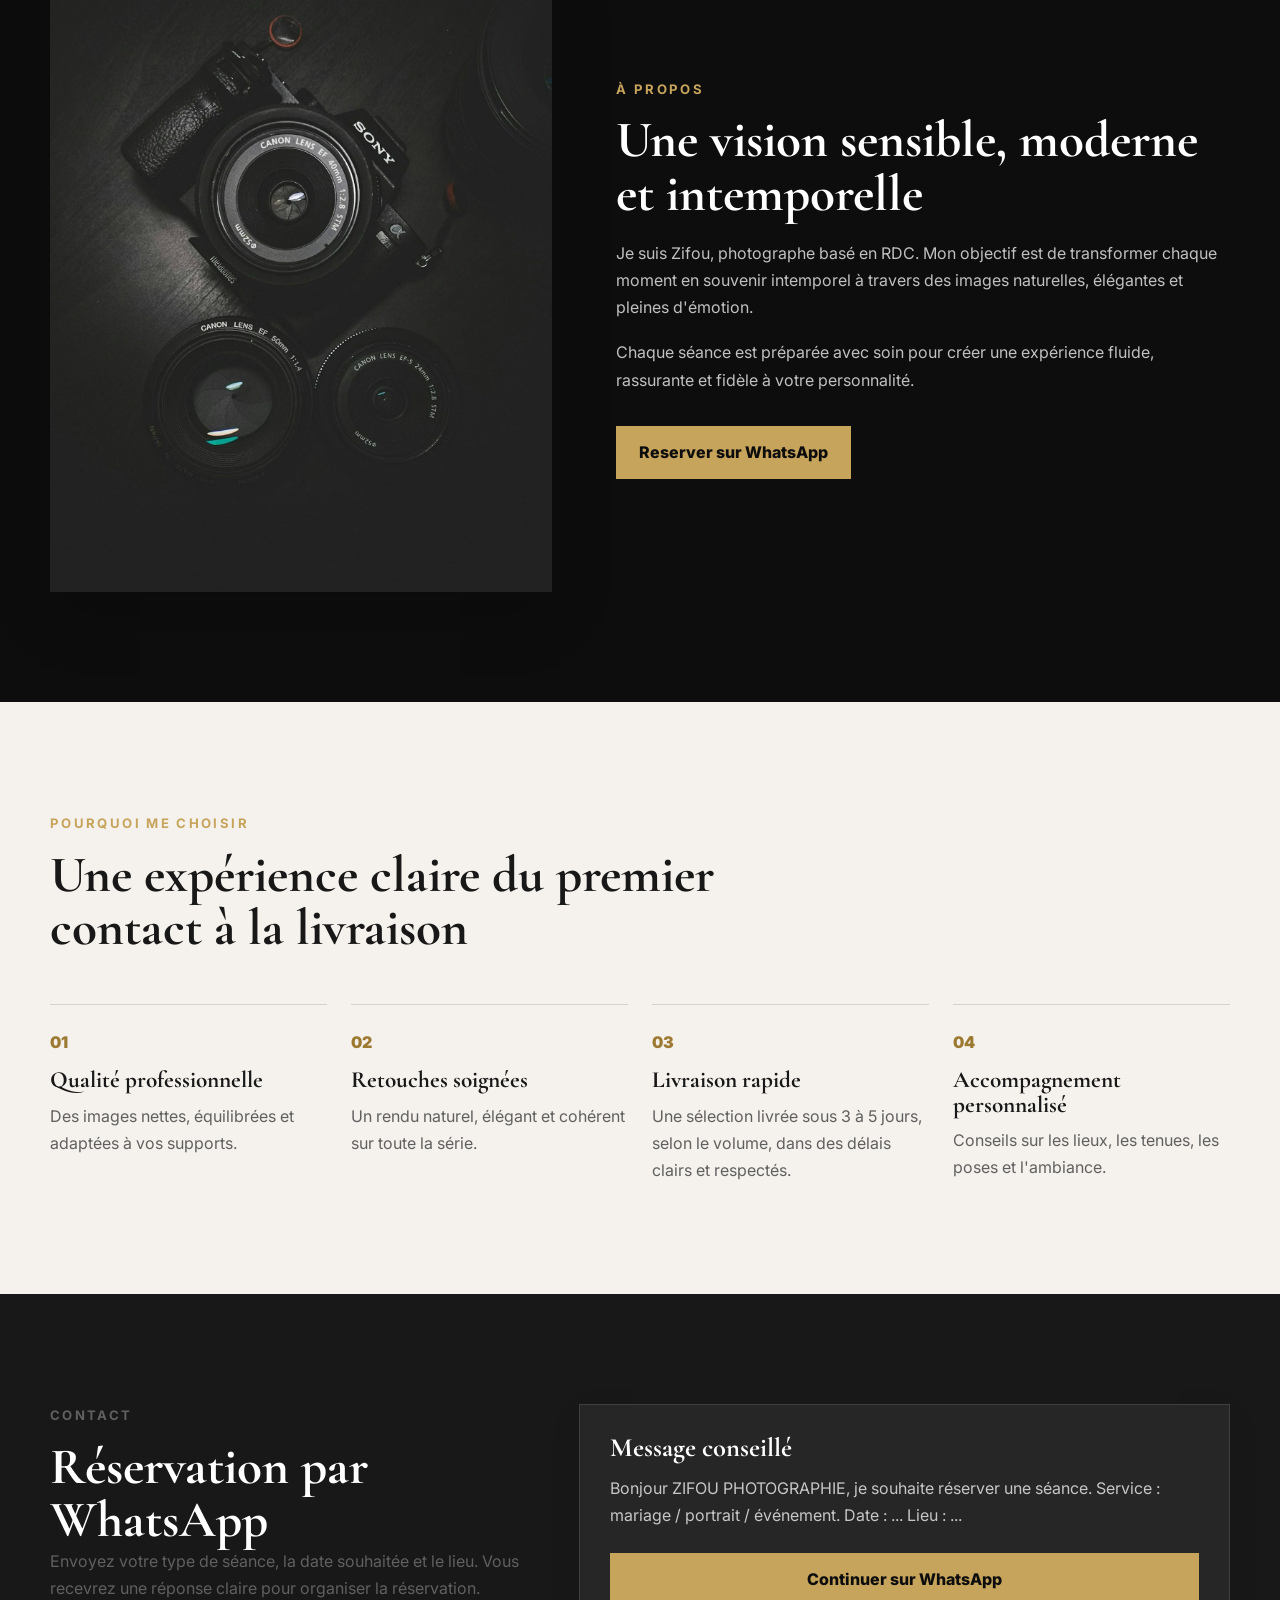
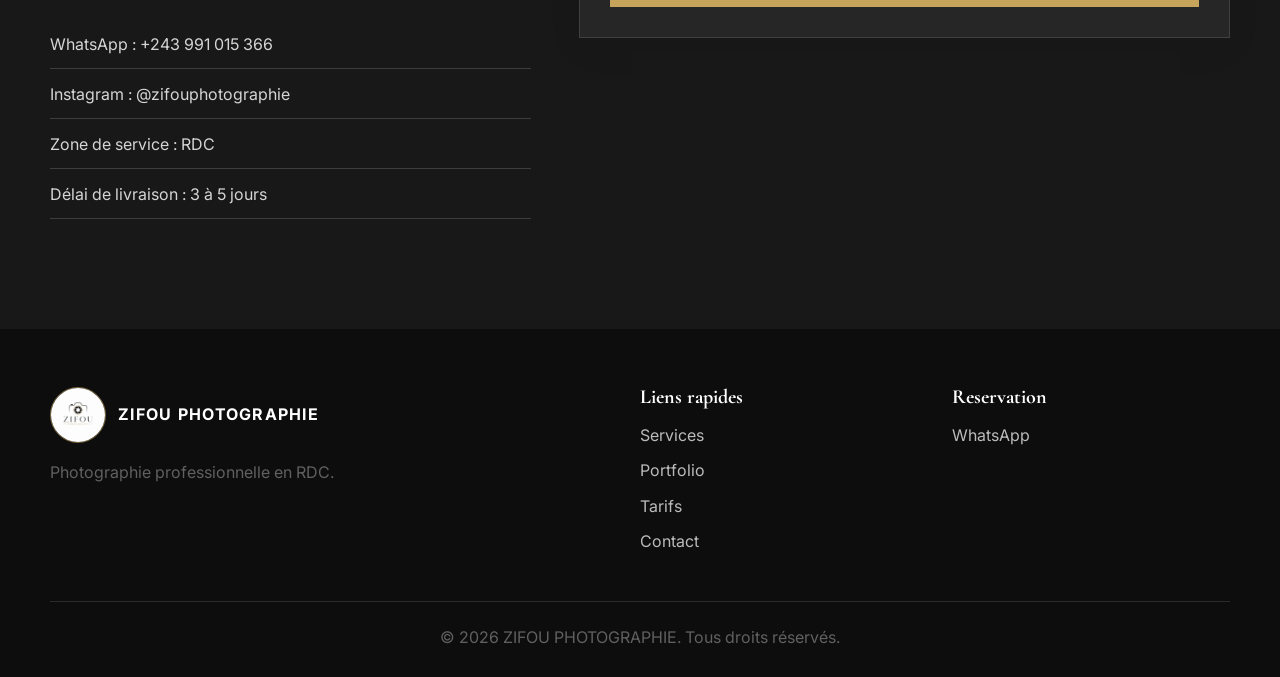
==== commit eb216cb5: "Polish French copy and update floating WhatsApp icon CTA. Correct site-wide spelling/accents, add a " ====
--- a/index.html
+++ b/index.html
@@ -3,16 +3,16 @@
 <head>
   <meta charset="UTF-8">
   <meta name="viewport" content="width=device-width, initial-scale=1.0">
-  <meta name="description" content="ZIFOU PHOTOGRAPHIE, photographe professionnel en RDC pour mariages, portraits, evenements et marques.">
+  <meta name="description" content="ZIFOU PHOTOGRAPHIE, photographe professionnel en RDC pour mariages, portraits, événements et marques.">
   <title>ZIFOU PHOTOGRAPHIE | Photographe professionnel en RDC</title>
   <meta property="og:type" content="website">
   <meta property="og:title" content="ZIFOU PHOTOGRAPHIE | Photographe professionnel en RDC">
-  <meta property="og:description" content="Photographie professionnelle pour mariages, portraits, evenements et marques en RDC.">
+  <meta property="og:description" content="Photographie professionnelle pour mariages, portraits, événements et marques en RDC.">
   <meta property="og:url" content="https://king232001.github.io/ZIFOUPHOTO/">
   <meta property="og:image" content="https://king232001.github.io/ZIFOUPHOTO/assets/logo-zifou.png">
   <meta name="twitter:card" content="summary_large_image">
   <meta name="twitter:title" content="ZIFOU PHOTOGRAPHIE | Photographe professionnel en RDC">
-  <meta name="twitter:description" content="Photographie professionnelle pour mariages, portraits, evenements et marques en RDC.">
+  <meta name="twitter:description" content="Photographie professionnelle pour mariages, portraits, événements et marques en RDC.">
   <meta name="twitter:image" content="https://king232001.github.io/ZIFOUPHOTO/assets/logo-zifou.png">
   <link rel="canonical" href="https://king232001.github.io/ZIFOUPHOTO/">
   <link rel="icon" type="image/png" href="assets/logo-zifou.png">
@@ -26,7 +26,7 @@
 <body>
   <header class="site-header" id="top">
     <nav class="navbar container" aria-label="Navigation principale">
-      <a class="brand" href="#accueil" aria-label="Retour a l'accueil">
+      <a class="brand" href="#accueil" aria-label="Retour à l'accueil">
         <img class="brand-logo" src="assets/logo-zifou.png" alt="Logo Zifou Photographie" width="56" height="56" loading="eager" decoding="async" fetchpriority="high">
         <span class="brand-text">ZIFOU PHOTOGRAPHIE</span>
       </a>
@@ -42,7 +42,7 @@
         <li><a href="#services">Services</a></li>
         <li><a href="#portfolio">Portfolio</a></li>
         <li><a href="#tarifs">Tarifs</a></li>
-        <li><a href="#apropos">A propos</a></li>
+        <li><a href="#apropos">À propos</a></li>
         <li><a href="#contact">Contact</a></li>
       </ul>
     </nav>
@@ -54,8 +54,8 @@
       <div class="hero-overlay"></div>
       <div class="hero-content container reveal">
         <p class="eyebrow">Photographe en RDC</p>
-        <h1>Capturez vos moments les plus precieux</h1>
-        <p class="hero-subtitle">Photographie professionnelle pour mariages, portraits, evenements et marques.</p>
+        <h1>Capturez vos moments les plus précieux</h1>
+        <p class="hero-subtitle">Photographie professionnelle pour mariages, portraits, événements et marques.</p>
         <div class="hero-actions">
           <a class="btn btn-primary" href="https://wa.me/243991015366" target="_blank" rel="noopener">Reserver sur WhatsApp</a>
           <a class="btn btn-secondary" href="#portfolio">Voir le portfolio</a>
@@ -68,16 +68,16 @@
       <div class="container">
         <div class="section-heading reveal">
           <p class="eyebrow">Services</p>
-          <h2>Des images pensees pour chaque histoire</h2>
-          <p>Une approche elegante, naturelle et attentive aux details pour sublimer chaque seance.</p>
+          <h2>Des images pensées pour chaque histoire</h2>
+          <p>Une approche élégante, naturelle et attentive aux détails pour sublimer chaque séance.</p>
         </div>
 
         <div class="services-grid horizontal-scroll">
           <article class="service-card reveal">
             <img class="service-photo" src="assets/photo1.jpg" alt="Photographie de mariage" loading="lazy">
             <h3>Mariage</h3>
-            <p>Reportage sensible et raffine, des preparatifs a la soiree, pour raconter votre journee avec emotion.</p>
-            <strong>A partir de 200$</strong>
+            <p>Reportage sensible et raffiné, des préparatifs à la soirée, pour raconter votre journée avec émotion.</p>
+            <strong>À partir de 200$</strong>
             <a class="text-link" href="#contact">Demander un devis</a>
           </article>
 
@@ -85,23 +85,23 @@
             <img class="service-photo" src="assets/photo2.jpg" alt="Portrait individuel professionnel" loading="lazy">
             <h3>Portrait individuel</h3>
             <p>Portraits professionnels, artistiques ou personnels avec direction douce et rendu naturel.</p>
-            <strong>A partir de 50$</strong>
+            <strong>À partir de 50$</strong>
             <a class="text-link" href="#contact">Demander un devis</a>
           </article>
 
           <article class="service-card reveal">
             <img class="service-photo" src="assets/photo-anniversaire.jpg" alt="Gateau d'anniversaire avec bougies" loading="lazy">
             <h3>Anniversaire</h3>
-            <p>Souvenirs lumineux et spontanes pour celebrations familiales, surprises et soirees privees.</p>
-            <strong>A partir de 80$</strong>
-            <a class="text-link" href="#contact">Demander un devis</a>
-          </article>
-
-          <article class="service-card reveal">
-            <img class="service-photo" src="assets/photo3.jpg" alt="Couverture evenementielle" loading="lazy">
-            <h3>Evenement</h3>
-            <p>Couverture discrete et complete pour conferences, lancements, ceremonies et rencontres d'entreprise.</p>
-            <strong>A partir de 120$</strong>
+            <p>Souvenirs lumineux et spontanés pour célébrations familiales, surprises et soirées privées.</p>
+            <strong>À partir de 80$</strong>
+            <a class="text-link" href="#contact">Demander un devis</a>
+          </article>
+
+          <article class="service-card reveal">
+            <img class="service-photo" src="assets/photo3.jpg" alt="Couverture événementielle" loading="lazy">
+            <h3>Événement</h3>
+            <p>Couverture discrète et complète pour conférences, lancements, cérémonies et rencontres d'entreprise.</p>
+            <strong>À partir de 120$</strong>
             <a class="text-link" href="#contact">Demander un devis</a>
           </article>
 
@@ -109,15 +109,15 @@
             <img class="service-photo" src="assets/photo6.jpg" alt="Shooting couple elegant" loading="lazy">
             <h3>Shooting couple</h3>
             <p>Une seance complice en exterieur ou en studio pour creer des images elegantes et intimes.</p>
-            <strong>A partir de 70$</strong>
+            <strong>À partir de 70$</strong>
             <a class="text-link" href="#contact">Demander un devis</a>
           </article>
 
           <article class="service-card reveal">
             <img class="service-photo" src="assets/photo4.jpg" alt="Photographie produit et marque" loading="lazy">
             <h3>Photographie produit / marque</h3>
-            <p>Visuels soignes pour catalogues, reseaux sociaux, campagnes et identite de marque.</p>
-            <strong>A partir de 100$</strong>
+            <p>Visuels soignés pour catalogues, réseaux sociaux, campagnes et identité de marque.</p>
+            <strong>À partir de 100$</strong>
             <a class="text-link" href="#contact">Demander un devis</a>
           </article>
         </div>
@@ -130,7 +130,7 @@
         <div class="section-heading reveal">
           <p class="eyebrow">Tarifs</p>
           <h2>Des formules simples et lisibles</h2>
-          <p>Choisissez une base adaptee a votre projet, puis ajustons ensemble selon vos besoins.</p>
+          <p>Choisissez une base adaptée à votre projet, puis ajustons ensemble selon vos besoins.</p>
         </div>
 
         <div class="pricing-grid horizontal-scroll">
@@ -138,9 +138,9 @@
             <h3>Formule Essentiel</h3>
             <p class="price">50$</p>
             <ul>
-              <li>Seance courte</li>
-              <li>10 photos retouchees</li>
-              <li>Livraison numerique</li>
+              <li>Séance courte</li>
+              <li>10 photos retouchées</li>
+              <li>Livraison numérique</li>
             </ul>
             <a class="btn btn-outline" href="#contact">Choisir</a>
           </article>
@@ -150,9 +150,9 @@
             <h3>Formule Standard</h3>
             <p class="price">100$</p>
             <ul>
-              <li>Seance complete</li>
-              <li>25 photos retouchees</li>
-              <li>Galerie privee</li>
+              <li>Séance complète</li>
+              <li>25 photos retouchées</li>
+              <li>Galerie privée</li>
             </ul>
             <a class="btn btn-primary" href="#contact">Choisir</a>
           </article>
@@ -161,16 +161,16 @@
             <h3>Formule Premium</h3>
             <p class="price">200$</p>
             <ul>
-              <li>Seance longue</li>
-              <li>50 photos retouchees</li>
-              <li>Galerie privee</li>
+              <li>Séance longue</li>
+              <li>50 photos retouchées</li>
+              <li>Galerie privée</li>
               <li>Impressions ou album</li>
             </ul>
             <a class="btn btn-outline" href="#contact">Choisir</a>
           </article>
         </div>
 
-        <p class="pricing-note reveal">Les prix peuvent varier selon le lieu, la duree et le type d'evenement.</p>
+        <p class="pricing-note reveal">Les prix peuvent varier selon le lieu, la durée et le type d'événement.</p>
       </div>
     </section>
 
@@ -179,59 +179,59 @@
       <div class="container">
         <div class="section-heading reveal">
           <p class="eyebrow">Portfolio</p>
-          <h2>Oeuvres recentes</h2>
-          <p>Une selection d'images pour apprecier la lumiere, les textures et les emotions capturees.</p>
+          <h2>Œuvres récentes</h2>
+          <p>Une sélection d'images pour apprécier la lumière, les textures et les émotions capturées.</p>
         </div>
 
         <div class="portfolio-filters reveal" aria-label="Filtrer le portfolio">
           <button class="filter-btn active" type="button" data-filter="all">Tout</button>
           <button class="filter-btn" type="button" data-filter="mariage">Mariage</button>
           <button class="filter-btn" type="button" data-filter="portrait">Portrait</button>
-          <button class="filter-btn" type="button" data-filter="evenement">Evenement</button>
+          <button class="filter-btn" type="button" data-filter="evenement">Événement</button>
           <button class="filter-btn" type="button" data-filter="produit">Produit</button>
           <button class="filter-btn" type="button" data-filter="lifestyle">Lifestyle</button>
         </div>
 
         <div class="portfolio-grid">
-          <button class="portfolio-item reveal" type="button" data-category="mariage" data-src="assets/photo1.jpg" data-alt="Mariage elegant au coucher du soleil">
-            <img src="assets/photo1.jpg" alt="Mariage elegant au coucher du soleil" loading="lazy">
+          <button class="portfolio-item reveal" type="button" data-category="mariage" data-src="assets/photo1.jpg" data-alt="Mariage élégant au coucher du soleil">
+            <img src="assets/photo1.jpg" alt="Mariage élégant au coucher du soleil" loading="lazy">
             <span>Mariage</span>
           </button>
-          <button class="portfolio-item reveal" type="button" data-category="portrait" data-src="assets/photo2.jpg" data-alt="Portrait individuel artistique en lumiere douce">
-            <img src="assets/photo2.jpg" alt="Portrait individuel artistique en lumiere douce" loading="lazy">
+          <button class="portfolio-item reveal" type="button" data-category="portrait" data-src="assets/photo2.jpg" data-alt="Portrait individuel artistique en lumière douce">
+            <img src="assets/photo2.jpg" alt="Portrait individuel artistique en lumière douce" loading="lazy">
             <span>Portrait</span>
           </button>
-          <button class="portfolio-item reveal" type="button" data-category="evenement" data-src="assets/photo3.jpg" data-alt="Evenement professionnel dans une ambiance raffinee">
-            <img src="assets/photo3.jpg" alt="Evenement professionnel dans une ambiance raffinee" loading="lazy">
-            <span>Evenement</span>
+          <button class="portfolio-item reveal" type="button" data-category="evenement" data-src="assets/photo3.jpg" data-alt="Événement professionnel dans une ambiance raffinée">
+            <img src="assets/photo3.jpg" alt="Événement professionnel dans une ambiance raffinée" loading="lazy">
+            <span>Événement</span>
           </button>
           <button class="portfolio-item reveal" type="button" data-category="produit" data-src="assets/photo4.jpg" data-alt="Photographie produit haut de gamme">
             <img src="assets/photo4.jpg" alt="Photographie produit haut de gamme" loading="lazy">
             <span>Produit</span>
           </button>
-          <button class="portfolio-item reveal" type="button" data-category="lifestyle" data-src="assets/photo5.jpg" data-alt="Seance lifestyle naturelle en ville">
-            <img src="assets/photo5.jpg" alt="Seance lifestyle naturelle en ville" loading="lazy">
+          <button class="portfolio-item reveal" type="button" data-category="lifestyle" data-src="assets/photo5.jpg" data-alt="Séance lifestyle naturelle en ville">
+            <img src="assets/photo5.jpg" alt="Séance lifestyle naturelle en ville" loading="lazy">
             <span>Lifestyle</span>
           </button>
-          <button class="portfolio-item reveal" type="button" data-category="mariage" data-src="assets/photo6.jpg" data-alt="Details de mariage et ambiance intemporelle">
-            <img src="assets/photo6.jpg" alt="Details de mariage et ambiance intemporelle" loading="lazy">
+          <button class="portfolio-item reveal" type="button" data-category="mariage" data-src="assets/photo6.jpg" data-alt="Détails de mariage et ambiance intemporelle">
+            <img src="assets/photo6.jpg" alt="Détails de mariage et ambiance intemporelle" loading="lazy">
             <span>Couple</span>
           </button>
         </div>
       </div>
     </section>
 
-    <!-- Presentation : remplacez assets/photographe.jpg par le portrait officiel. -->
+    <!-- Présentation : remplacez assets/photographe.jpg par le portrait officiel. -->
     <section class="section section-split" id="apropos">
       <div class="container about-layout">
         <div class="about-image reveal">
           <img src="assets/photographe.jpg" alt="Portrait de ZIFOU PHOTOGRAPHIE" loading="lazy">
         </div>
         <div class="about-content reveal">
-          <p class="eyebrow">A propos</p>
+          <p class="eyebrow">À propos</p>
           <h2>Une vision sensible, moderne et intemporelle</h2>
-          <p>Je suis Zifou, photographe base en RDC. Mon objectif est de transformer chaque moment en souvenir intemporel a travers des images naturelles, elegantes et pleines d'emotion.</p>
-          <p>Chaque seance est preparee avec soin pour creer une experience fluide, rassurante et fidele a votre personnalite.</p>
+          <p>Je suis Zifou, photographe basé en RDC. Mon objectif est de transformer chaque moment en souvenir intemporel à travers des images naturelles, élégantes et pleines d'émotion.</p>
+          <p>Chaque séance est préparée avec soin pour créer une expérience fluide, rassurante et fidèle à votre personnalité.</p>
           <a class="btn btn-primary" href="https://wa.me/243991015366" target="_blank" rel="noopener">Reserver sur WhatsApp</a>
         </div>
       </div>
@@ -241,53 +241,54 @@
       <div class="container">
         <div class="section-heading reveal">
           <p class="eyebrow">Pourquoi me choisir</p>
-          <h2>Une experience claire du premier contact a la livraison</h2>
+          <h2>Une expérience claire du premier contact à la livraison</h2>
         </div>
 
         <div class="reasons-grid horizontal-scroll">
           <article class="reason-item reveal">
             <span>01</span>
-            <h3>Qualite professionnelle</h3>
-            <p>Des images nettes, equilibrees et adaptees a vos supports.</p>
+            <h3>Qualité professionnelle</h3>
+            <p>Des images nettes, équilibrées et adaptées à vos supports.</p>
           </article>
           <article class="reason-item reveal">
             <span>02</span>
-            <h3>Retouches soignees</h3>
-            <p>Un rendu naturel, elegant et coherent sur toute la serie.</p>
+            <h3>Retouches soignées</h3>
+            <p>Un rendu naturel, élégant et cohérent sur toute la série.</p>
           </article>
           <article class="reason-item reveal">
             <span>03</span>
             <h3>Livraison rapide</h3>
-            <p>Une selection livree dans des delais clairs et respectes.</p>
+            <p>Une sélection livrée sous 3 à 5 jours, selon le volume, dans des délais clairs et respectés.</p>
           </article>
           <article class="reason-item reveal">
             <span>04</span>
-            <h3>Accompagnement personnalise</h3>
+            <h3>Accompagnement personnalisé</h3>
             <p>Conseils sur les lieux, les tenues, les poses et l'ambiance.</p>
           </article>
         </div>
       </div>
     </section>
 
-    <!-- Contact statique : la reservation se fait uniquement par WhatsApp. -->
+    <!-- Contact statique : la réservation se fait uniquement par WhatsApp. -->
     <section class="section contact-section" id="contact">
       <div class="container contact-layout">
         <div class="contact-info reveal">
           <p class="eyebrow">Contact</p>
-          <h2>Reservation par WhatsApp</h2>
-          <p>Envoyez votre type de seance, la date souhaitee et le lieu. Vous recevrez une reponse claire pour organiser la reservation.</p>
+          <h2>Réservation par WhatsApp</h2>
+          <p>Envoyez votre type de séance, la date souhaitée et le lieu. Vous recevrez une réponse claire pour organiser la réservation.</p>
 
           <div class="contact-list">
             <a href="https://wa.me/243991015366" target="_blank" rel="noopener">WhatsApp : +243 991 015 366</a>
             <a href="https://www.instagram.com/zifouphotographie/" target="_blank" rel="noopener">Instagram : @zifouphotographie</a>
             <span>Zone de service : RDC</span>
+            <span>Délai de livraison : 3 à 5 jours</span>
           </div>
         </div>
 
         <div class="reservation-card reveal">
-          <h3>Message conseille</h3>
-          <p>Bonjour ZIFOU PHOTOGRAPHIE, je souhaite reserver une seance. Service : mariage / portrait / evenement. Date : ... Lieu : ...</p>
-          <a class="btn btn-primary" href="https://wa.me/243991015366?text=Bonjour%20ZIFOU%20PHOTOGRAPHIE%2C%20je%20souhaite%20reserver%20une%20seance.%20Service%20%3A%20...%20Date%20%3A%20...%20Lieu%20%3A%20..." target="_blank" rel="noopener">Continuer sur WhatsApp</a>
+          <h3>Message conseillé</h3>
+          <p>Bonjour ZIFOU PHOTOGRAPHIE, je souhaite réserver une séance. Service : mariage / portrait / événement. Date : ... Lieu : ...</p>
+          <a class="btn btn-primary" href="https://wa.me/243991015366?text=Bonjour%20ZIFOU%20PHOTOGRAPHIE%2C%20je%20souhaite%20r%C3%A9server%20une%20s%C3%A9ance.%20Service%20%3A%20...%20Date%20%3A%20...%20Lieu%20%3A%20..." target="_blank" rel="noopener">Continuer sur WhatsApp</a>
         </div>
       </div>
     </section>
@@ -316,11 +317,11 @@
         <a href="https://wa.me/243991015366" target="_blank" rel="noopener">WhatsApp</a>
       </div>
     </div>
-    <p class="copyright">© <span id="year"></span> ZIFOU PHOTOGRAPHIE. Tous droits reserves.</p>
+    <p class="copyright">© <span id="year"></span> ZIFOU PHOTOGRAPHIE. Tous droits réservés.</p>
   </footer>
 
   <div class="mobile-contact-bar" aria-label="Contact rapide">
-    <a href="https://wa.me/243991015366" target="_blank" rel="noopener">Reserver sur WhatsApp</a>
+    <a href="https://wa.me/243991015366" target="_blank" rel="noopener">Réserver sur WhatsApp</a>
   </div>
 
   <a
@@ -330,7 +331,10 @@
     rel="noopener"
     aria-label="Contacter ZIFOU PHOTOGRAPHIE sur WhatsApp"
   >
-    WhatsApp
+    <svg viewBox="0 0 32 32" aria-hidden="true" focusable="false">
+      <path fill="currentColor" d="M19.11 17.2c-.27-.14-1.59-.79-1.84-.88-.25-.09-.43-.14-.61.14-.18.27-.7.88-.86 1.06-.16.18-.32.2-.59.07-.27-.14-1.12-.41-2.14-1.31-.79-.7-1.33-1.57-1.49-1.84-.16-.27-.02-.42.12-.56.12-.12.27-.32.41-.48.14-.16.18-.27.27-.45.09-.18.05-.34-.02-.48-.07-.14-.61-1.48-.84-2.03-.22-.53-.44-.46-.61-.47h-.52c-.18 0-.48.07-.73.34-.25.27-.95.93-.95 2.27s.98 2.64 1.12 2.82c.14.18 1.92 2.93 4.65 4.11.65.28 1.16.45 1.56.58.66.21 1.27.18 1.74.11.53-.08 1.59-.65 1.81-1.28.22-.63.22-1.16.16-1.28-.07-.11-.25-.18-.52-.32z"/>
+      <path fill="currentColor" d="M16.03 4.8c-6.18 0-11.2 5.02-11.2 11.2 0 1.97.52 3.9 1.51 5.6L4.8 27.2l5.72-1.5a11.2 11.2 0 0 0 5.5 1.44h.01c6.18 0 11.2-5.02 11.2-11.2 0-2.99-1.16-5.8-3.28-7.92a11.13 11.13 0 0 0-7.92-3.22zm0 20.33h-.01a9.1 9.1 0 0 1-4.64-1.27l-.33-.2-3.39.89.91-3.3-.22-.34a9.17 9.17 0 0 1-1.4-4.89c0-5.05 4.11-9.16 9.17-9.16 2.44 0 4.74.95 6.47 2.68a9.09 9.09 0 0 1 2.68 6.47c0 5.05-4.11 9.16-9.17 9.16z"/>
+    </svg>
   </a>
 
   <div class="lightbox" id="lightbox" aria-hidden="true" role="dialog" aria-label="Image agrandie">
--- a/style.css
+++ b/style.css
@@ -563,21 +563,29 @@
 
 .whatsapp-float {
   position: fixed;
-  right: 18px;
-  bottom: 74px;
-  z-index: 175;
+  right: clamp(12px, 3vw, 20px);
+  bottom: calc(74px + env(safe-area-inset-bottom));
+  z-index: 1000;
   display: inline-flex;
-  min-height: 48px;
+  min-height: 52px;
+  min-width: 52px;
   align-items: center;
   justify-content: center;
   border-radius: 999px;
   background: #25d366;
   color: #ffffff;
-  padding: 0 16px;
+  padding: 0 18px;
   box-shadow: 0 12px 30px rgba(0, 0, 0, 0.28);
   font-weight: 800;
   letter-spacing: 0.01em;
+  opacity: 1;
+  visibility: visible;
   transition: transform var(--transition), box-shadow var(--transition);
+}
+
+.whatsapp-float svg {
+  width: 26px;
+  height: 26px;
 }
 
 .whatsapp-float:hover,
@@ -769,6 +777,14 @@
   .footer-layout {
     grid-template-columns: repeat(2, 1fr);
   }
+
+  .whatsapp-float {
+    right: 14px;
+    bottom: calc(92px + env(safe-area-inset-bottom));
+    min-height: 50px;
+    padding: 0 16px;
+    font-size: 0.92rem;
+  }
 }
 
 @media (max-width: 680px) {
@@ -1064,8 +1080,8 @@
 
   .whatsapp-float {
     right: 12px;
-    bottom: 136px;
-    min-height: 44px;
+    bottom: calc(136px + env(safe-area-inset-bottom));
+    min-height: 48px;
     padding: 0 14px;
     font-size: 0.9rem;
   }
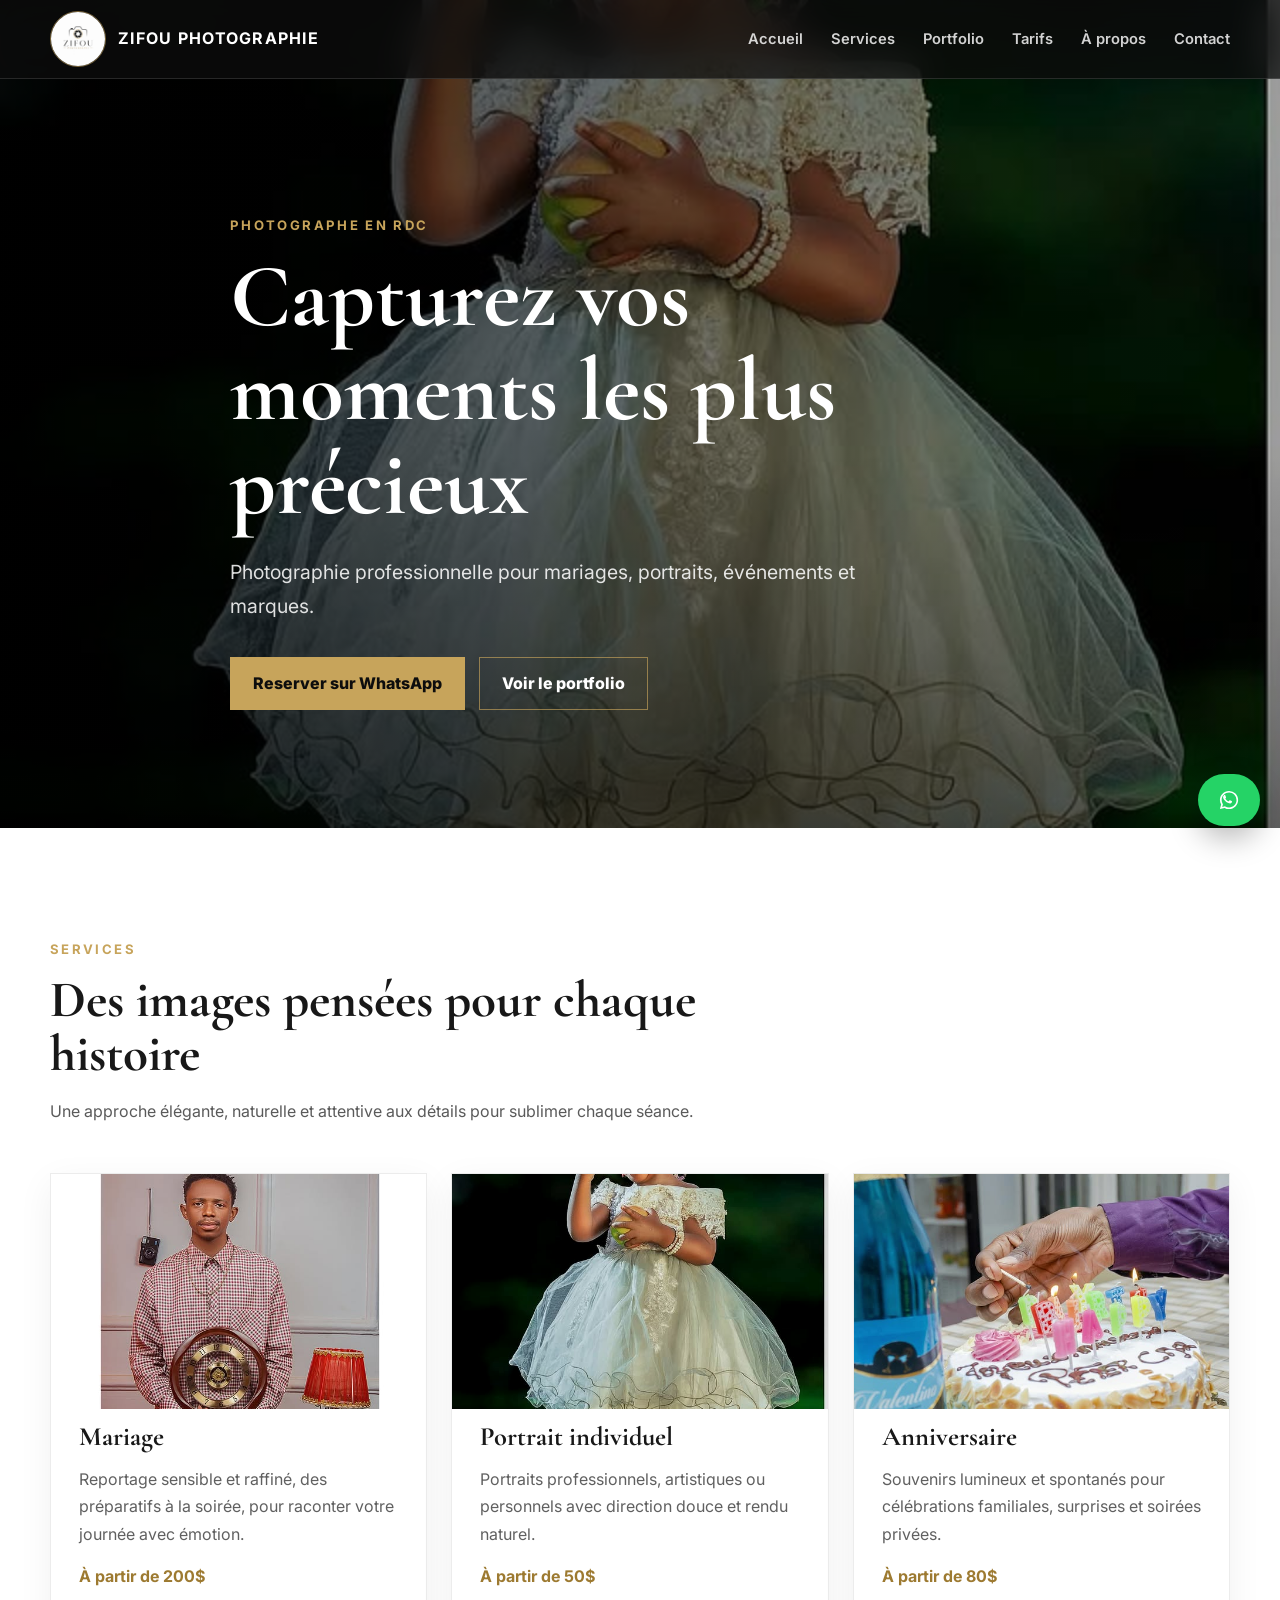
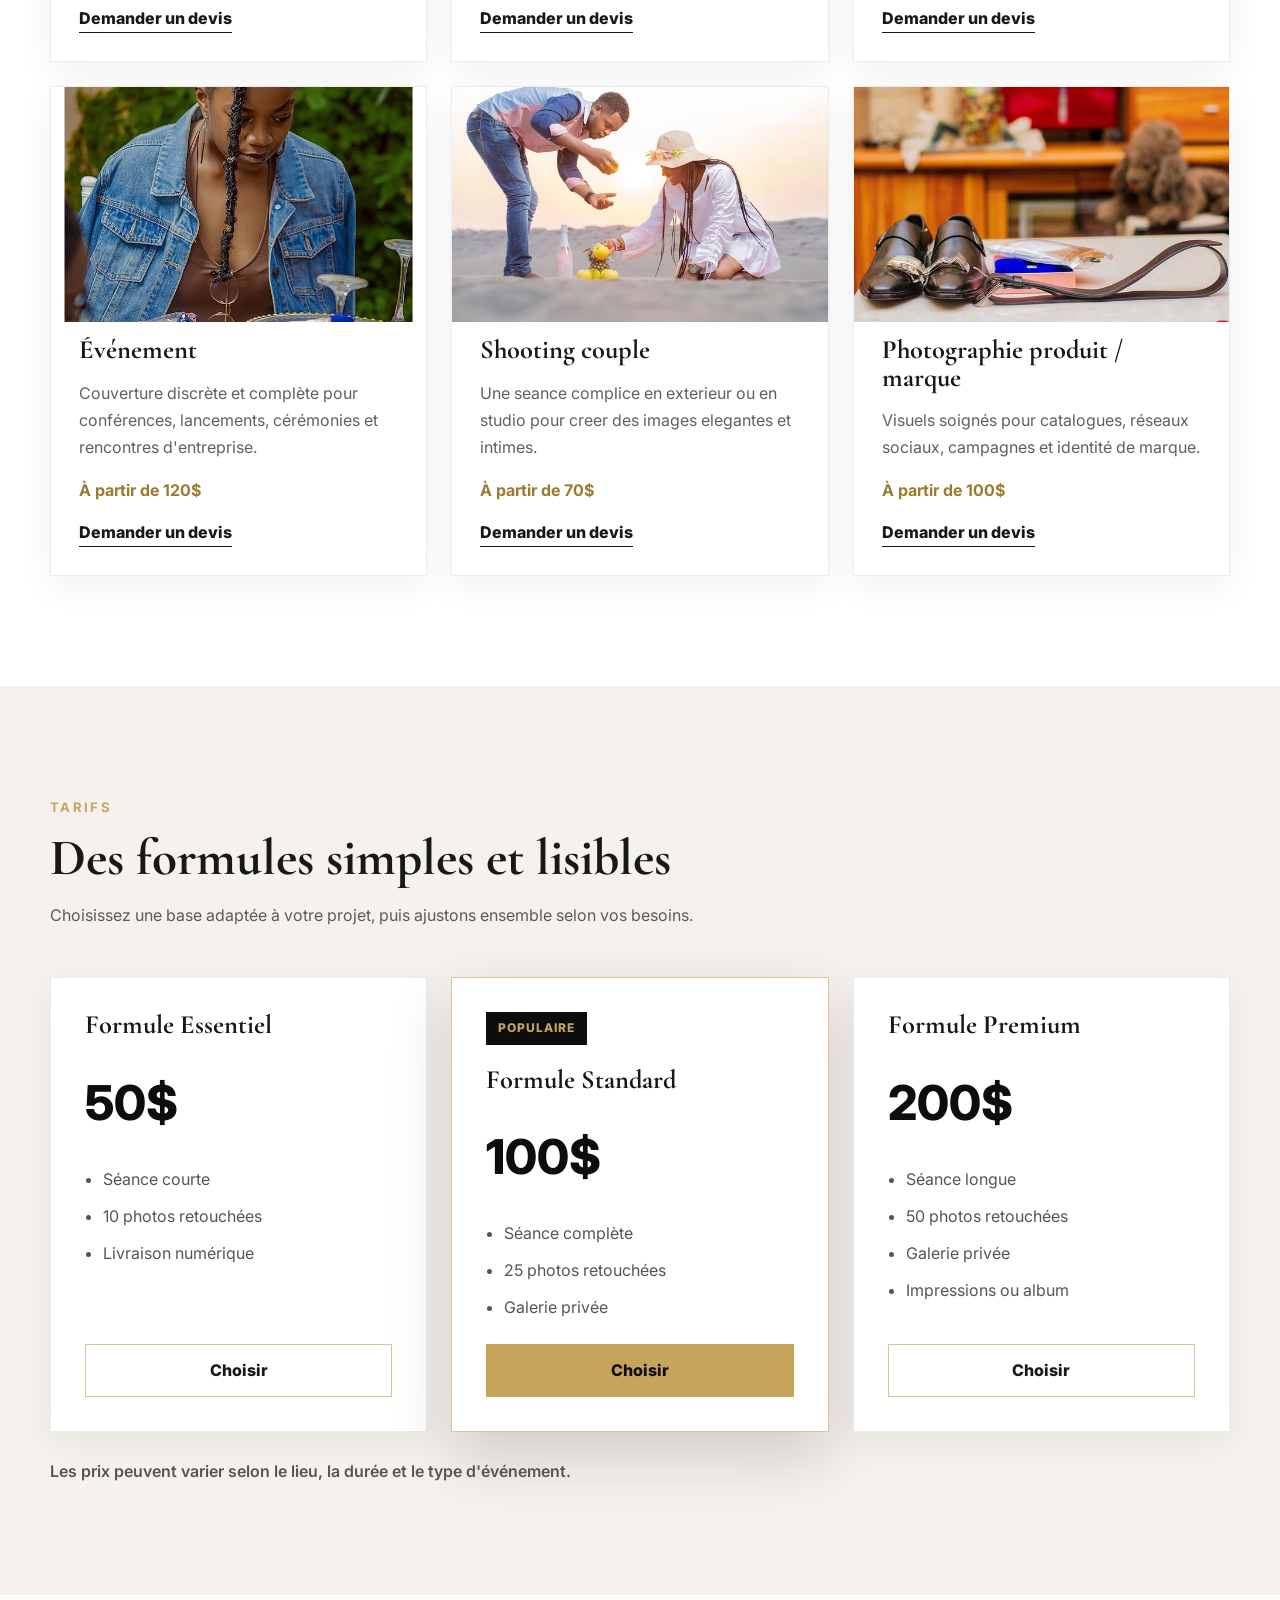
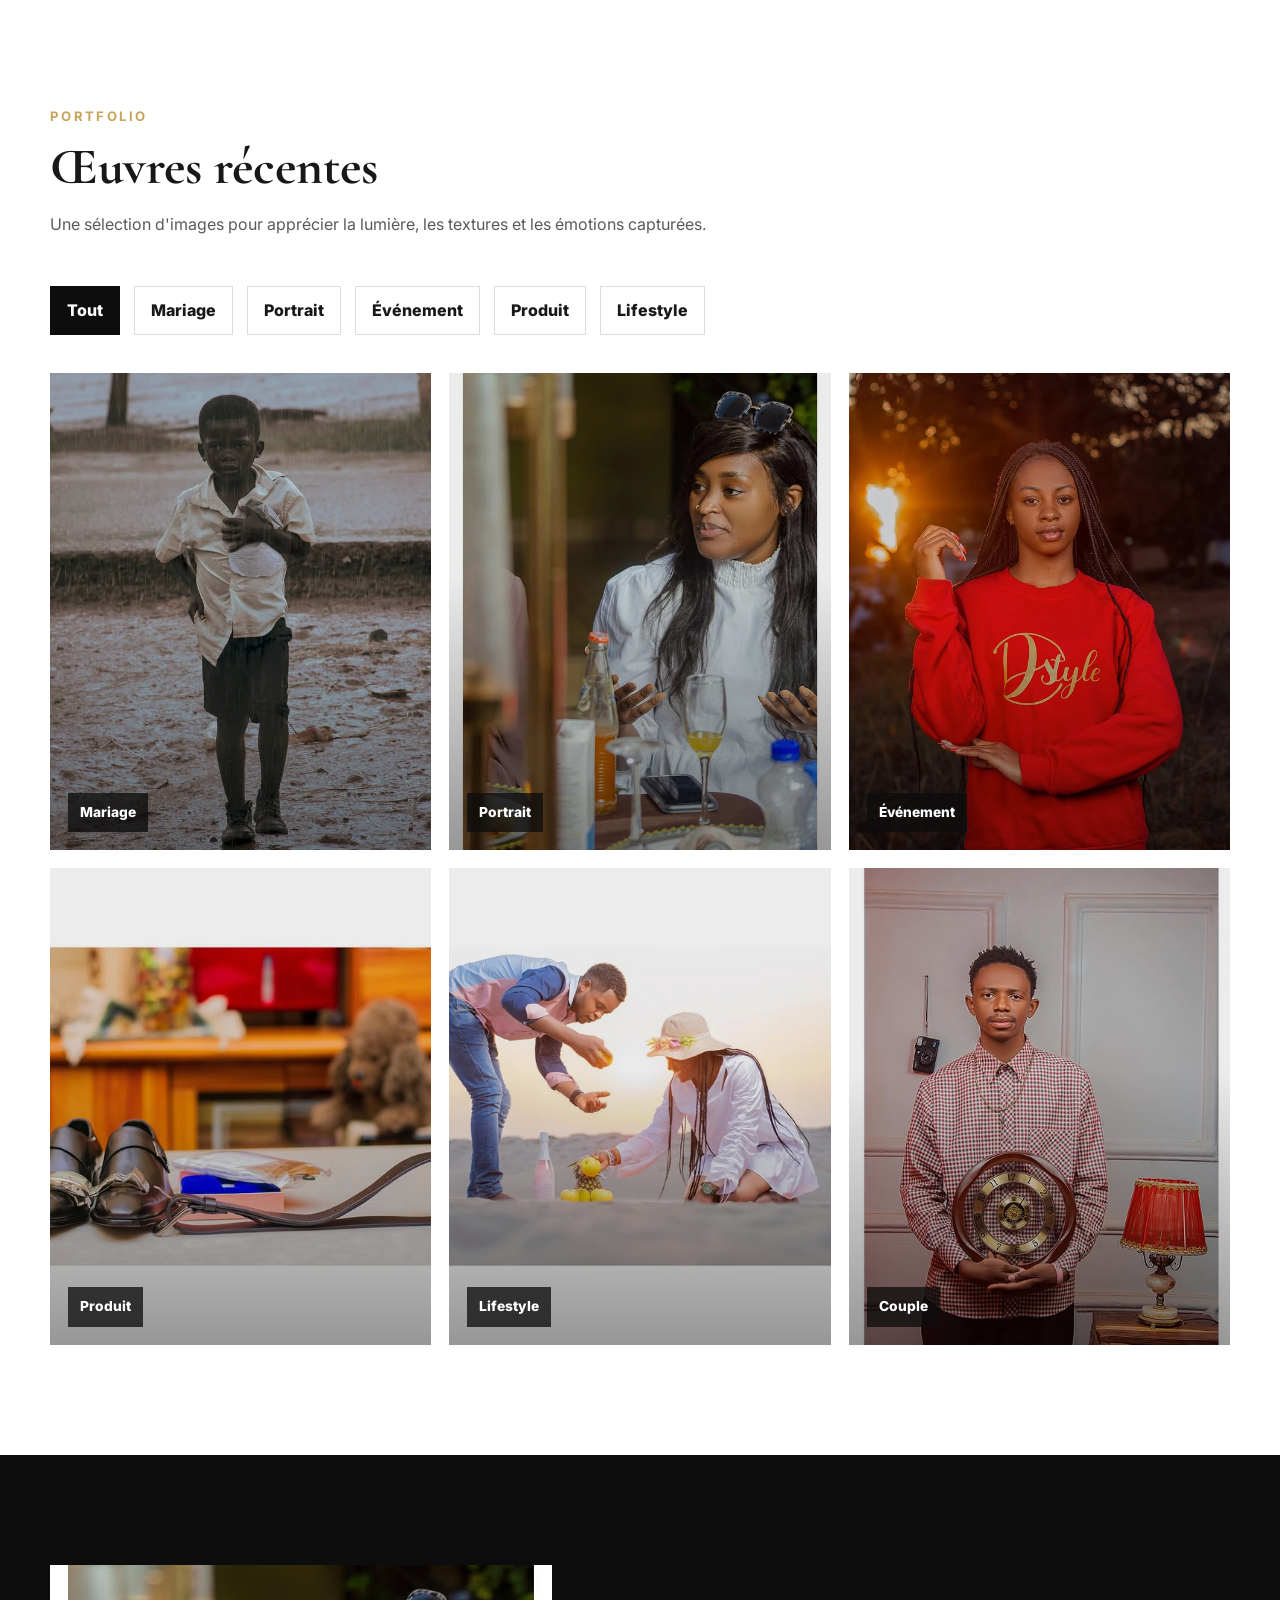
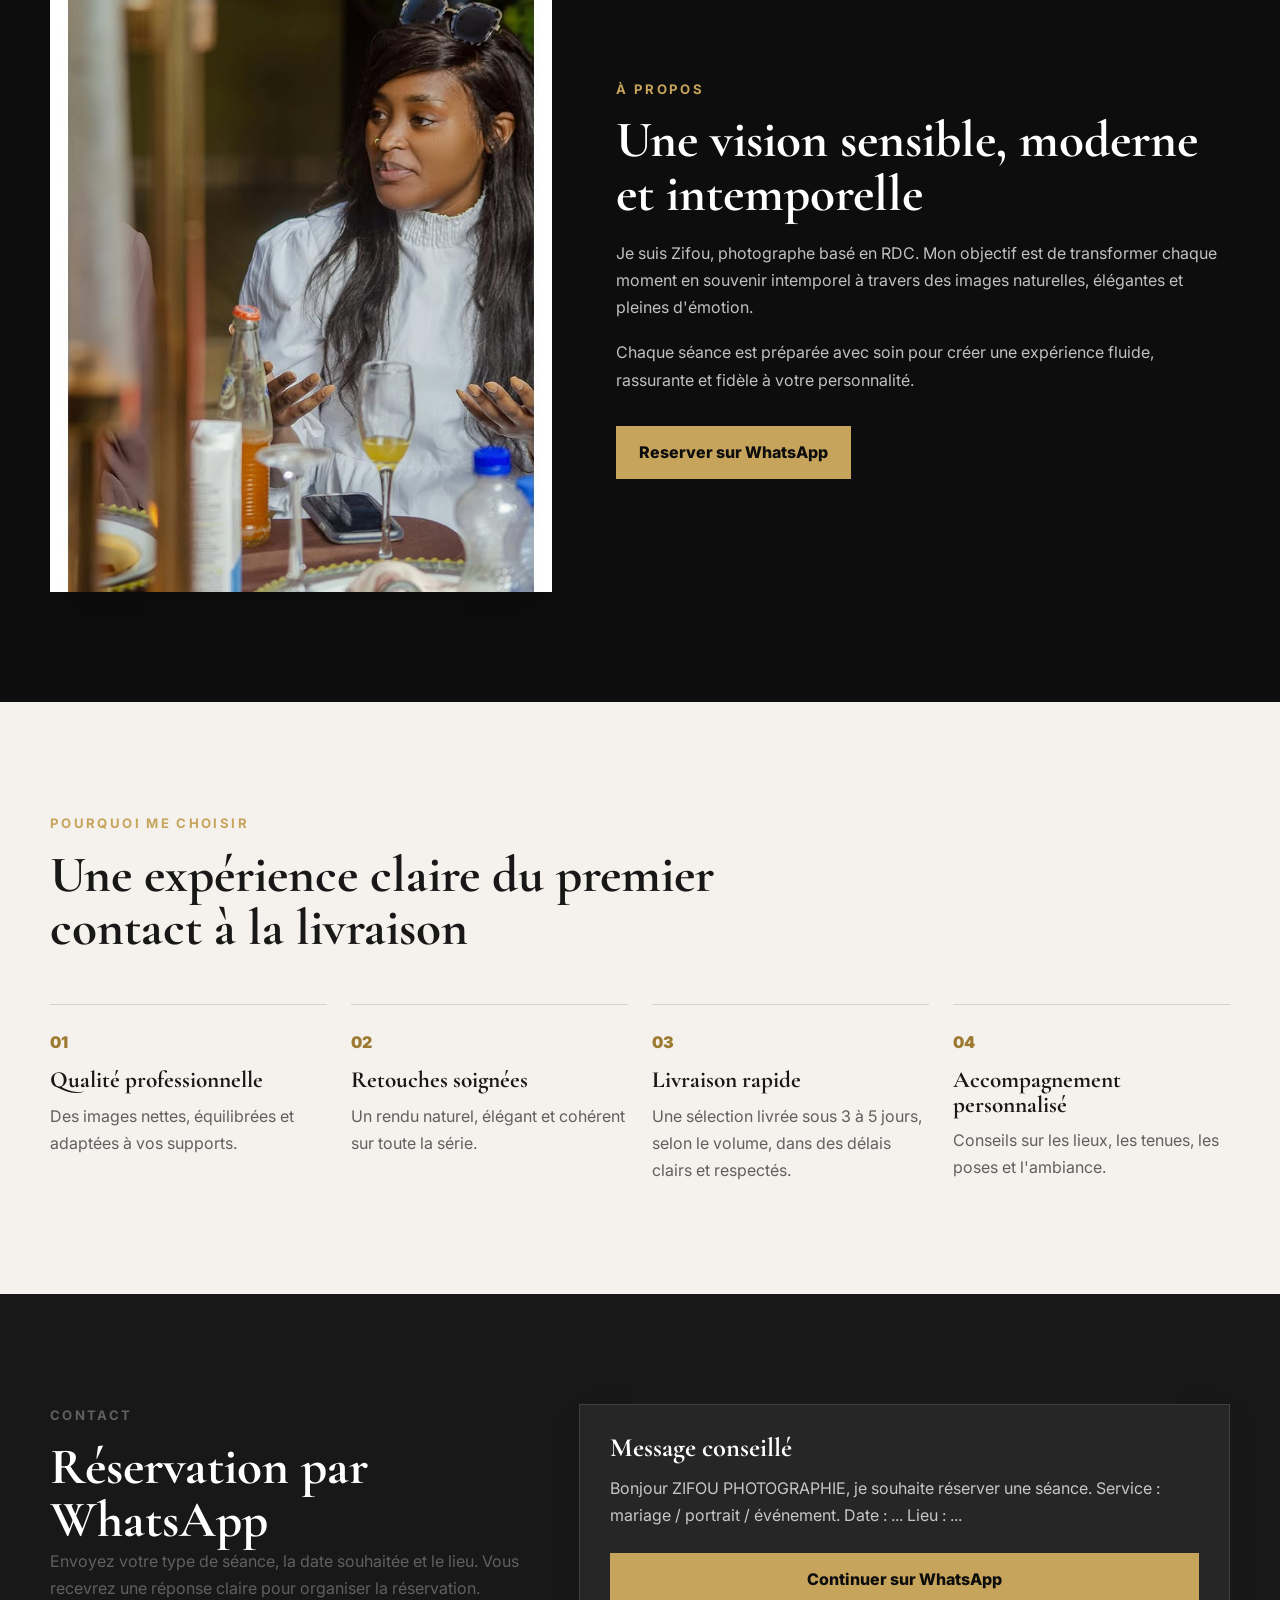
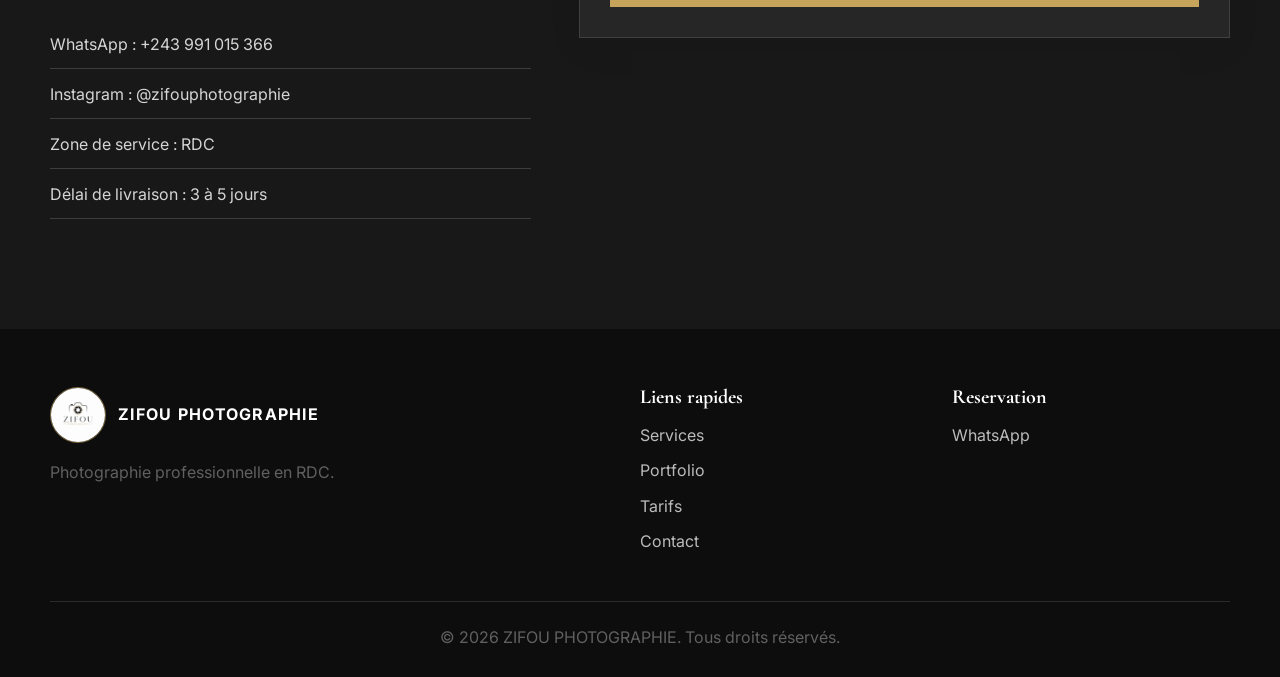
==== commit e53d092d: "Use real photos and improve mobile horizontal scrolling. Replace placeholder gallery/service images " ====
--- a/index.html
+++ b/index.html
@@ -17,7 +17,7 @@
   <link rel="canonical" href="https://king232001.github.io/ZIFOUPHOTO/">
   <link rel="icon" type="image/png" href="assets/logo-zifou.png">
   <link rel="preload" as="image" href="assets/logo-zifou.png">
-  <link rel="preload" as="image" href="assets/photo1.jpg">
+  <link rel="preload" as="image" href="assets/real-02.png">
   <link rel="preconnect" href="https://fonts.googleapis.com">
   <link rel="preconnect" href="https://fonts.gstatic.com" crossorigin>
   <link href="https://fonts.googleapis.com/css2?family=Cormorant+Garamond:wght@500;600;700&family=Inter:wght@400;500;600;700&display=swap" rel="stylesheet">
@@ -49,7 +49,7 @@
   </header>
 
   <main>
-    <!-- Hero principal : remplacez assets/photo1.jpg dans style.css pour changer l'image de fond. -->
+    <!-- Hero principal : remplacez assets/real-02.png dans style.css pour changer l'image de fond. -->
     <section class="hero" id="accueil" aria-label="Accueil">
       <div class="hero-overlay"></div>
       <div class="hero-content container reveal">
@@ -74,7 +74,7 @@
 
         <div class="services-grid horizontal-scroll">
           <article class="service-card reveal">
-            <img class="service-photo" src="assets/photo1.jpg" alt="Photographie de mariage" loading="lazy">
+            <img class="service-photo" src="assets/real-01.png" alt="Portrait créatif en studio" loading="lazy">
             <h3>Mariage</h3>
             <p>Reportage sensible et raffiné, des préparatifs à la soirée, pour raconter votre journée avec émotion.</p>
             <strong>À partir de 200$</strong>
@@ -82,7 +82,7 @@
           </article>
 
           <article class="service-card reveal">
-            <img class="service-photo" src="assets/photo2.jpg" alt="Portrait individuel professionnel" loading="lazy">
+            <img class="service-photo" src="assets/real-02.png" alt="Portrait enfant extérieur" loading="lazy">
             <h3>Portrait individuel</h3>
             <p>Portraits professionnels, artistiques ou personnels avec direction douce et rendu naturel.</p>
             <strong>À partir de 50$</strong>
@@ -90,7 +90,7 @@
           </article>
 
           <article class="service-card reveal">
-            <img class="service-photo" src="assets/photo-anniversaire.jpg" alt="Gateau d'anniversaire avec bougies" loading="lazy">
+            <img class="service-photo" src="assets/real-03.png" alt="Gâteau d'anniversaire avec bougies" loading="lazy">
             <h3>Anniversaire</h3>
             <p>Souvenirs lumineux et spontanés pour célébrations familiales, surprises et soirées privées.</p>
             <strong>À partir de 80$</strong>
@@ -98,7 +98,7 @@
           </article>
 
           <article class="service-card reveal">
-            <img class="service-photo" src="assets/photo3.jpg" alt="Couverture événementielle" loading="lazy">
+            <img class="service-photo" src="assets/real-04.png" alt="Scène de réception événementielle" loading="lazy">
             <h3>Événement</h3>
             <p>Couverture discrète et complète pour conférences, lancements, cérémonies et rencontres d'entreprise.</p>
             <strong>À partir de 120$</strong>
@@ -106,7 +106,7 @@
           </article>
 
           <article class="service-card reveal">
-            <img class="service-photo" src="assets/photo6.jpg" alt="Shooting couple elegant" loading="lazy">
+            <img class="service-photo" src="assets/real-08.png" alt="Shooting lifestyle au coucher du soleil" loading="lazy">
             <h3>Shooting couple</h3>
             <p>Une seance complice en exterieur ou en studio pour creer des images elegantes et intimes.</p>
             <strong>À partir de 70$</strong>
@@ -114,7 +114,7 @@
           </article>
 
           <article class="service-card reveal">
-            <img class="service-photo" src="assets/photo4.jpg" alt="Photographie produit et marque" loading="lazy">
+            <img class="service-photo" src="assets/real-09.png" alt="Mise en scène produit et marque" loading="lazy">
             <h3>Photographie produit / marque</h3>
             <p>Visuels soignés pour catalogues, réseaux sociaux, campagnes et identité de marque.</p>
             <strong>À partir de 100$</strong>
@@ -193,39 +193,39 @@
         </div>
 
         <div class="portfolio-grid">
-          <button class="portfolio-item reveal" type="button" data-category="mariage" data-src="assets/photo1.jpg" data-alt="Mariage élégant au coucher du soleil">
-            <img src="assets/photo1.jpg" alt="Mariage élégant au coucher du soleil" loading="lazy">
+          <button class="portfolio-item reveal" type="button" data-category="mariage" data-src="assets/real-05.png" data-alt="Photo de rue artistique sous la pluie">
+            <img src="assets/real-05.png" alt="Photo de rue artistique sous la pluie" loading="lazy">
             <span>Mariage</span>
           </button>
-          <button class="portfolio-item reveal" type="button" data-category="portrait" data-src="assets/photo2.jpg" data-alt="Portrait individuel artistique en lumière douce">
-            <img src="assets/photo2.jpg" alt="Portrait individuel artistique en lumière douce" loading="lazy">
+          <button class="portfolio-item reveal" type="button" data-category="portrait" data-src="assets/real-06.png" data-alt="Portrait féminin en lumière naturelle">
+            <img src="assets/real-06.png" alt="Portrait féminin en lumière naturelle" loading="lazy">
             <span>Portrait</span>
           </button>
-          <button class="portfolio-item reveal" type="button" data-category="evenement" data-src="assets/photo3.jpg" data-alt="Événement professionnel dans une ambiance raffinée">
-            <img src="assets/photo3.jpg" alt="Événement professionnel dans une ambiance raffinée" loading="lazy">
+          <button class="portfolio-item reveal" type="button" data-category="evenement" data-src="assets/real-07.png" data-alt="Portrait créatif de soirée">
+            <img src="assets/real-07.png" alt="Portrait créatif de soirée" loading="lazy">
             <span>Événement</span>
           </button>
-          <button class="portfolio-item reveal" type="button" data-category="produit" data-src="assets/photo4.jpg" data-alt="Photographie produit haut de gamme">
-            <img src="assets/photo4.jpg" alt="Photographie produit haut de gamme" loading="lazy">
+          <button class="portfolio-item reveal" type="button" data-category="produit" data-src="assets/real-09.png" data-alt="Nature morte produit et accessoires">
+            <img src="assets/real-09.png" alt="Nature morte produit et accessoires" loading="lazy">
             <span>Produit</span>
           </button>
-          <button class="portfolio-item reveal" type="button" data-category="lifestyle" data-src="assets/photo5.jpg" data-alt="Séance lifestyle naturelle en ville">
-            <img src="assets/photo5.jpg" alt="Séance lifestyle naturelle en ville" loading="lazy">
+          <button class="portfolio-item reveal" type="button" data-category="lifestyle" data-src="assets/real-08.png" data-alt="Séance lifestyle sur la plage">
+            <img src="assets/real-08.png" alt="Séance lifestyle sur la plage" loading="lazy">
             <span>Lifestyle</span>
           </button>
-          <button class="portfolio-item reveal" type="button" data-category="mariage" data-src="assets/photo6.jpg" data-alt="Détails de mariage et ambiance intemporelle">
-            <img src="assets/photo6.jpg" alt="Détails de mariage et ambiance intemporelle" loading="lazy">
+          <button class="portfolio-item reveal" type="button" data-category="mariage" data-src="assets/real-01.png" data-alt="Portrait classique avec objet symbolique">
+            <img src="assets/real-01.png" alt="Portrait classique avec objet symbolique" loading="lazy">
             <span>Couple</span>
           </button>
         </div>
       </div>
     </section>
 
-    <!-- Présentation : remplacez assets/photographe.jpg par le portrait officiel. -->
+    <!-- Présentation : remplacez assets/real-06.png par le portrait officiel. -->
     <section class="section section-split" id="apropos">
       <div class="container about-layout">
         <div class="about-image reveal">
-          <img src="assets/photographe.jpg" alt="Portrait de ZIFOU PHOTOGRAPHIE" loading="lazy">
+          <img src="assets/real-06.png" alt="Portrait de ZIFOU PHOTOGRAPHIE" loading="lazy">
         </div>
         <div class="about-content reveal">
           <p class="eyebrow">À propos</p>
--- a/style.css
+++ b/style.css
@@ -150,7 +150,7 @@
   min-height: 92vh;
   align-items: center;
   overflow: hidden;
-  background: url("assets/photo1.jpg") center/cover no-repeat;
+  background: url("assets/real-02.png") center/cover no-repeat;
   color: var(--color-white);
 }
 
@@ -924,7 +924,8 @@
     padding: 2px 9px 12px;
     scroll-behavior: smooth;
     scroll-padding-left: 9px;
-    scroll-snap-type: x proximity;
+    scroll-snap-type: x mandatory;
+    touch-action: pan-x;
     scrollbar-width: none;
     -webkit-overflow-scrolling: touch;
   }
@@ -955,7 +956,8 @@
     padding: 2px 9px 12px;
     scroll-behavior: smooth;
     scroll-padding-left: 9px;
-    scroll-snap-type: x proximity;
+    scroll-snap-type: x mandatory;
+    touch-action: pan-x;
     scrollbar-width: none;
     -webkit-overflow-scrolling: touch;
   }
@@ -966,6 +968,11 @@
     min-width: 268px;
     scroll-snap-align: start;
     scroll-snap-stop: normal;
+  }
+
+  .portfolio-filters {
+    touch-action: pan-x;
+    scroll-snap-type: x proximity;
   }
 
   .reveal {
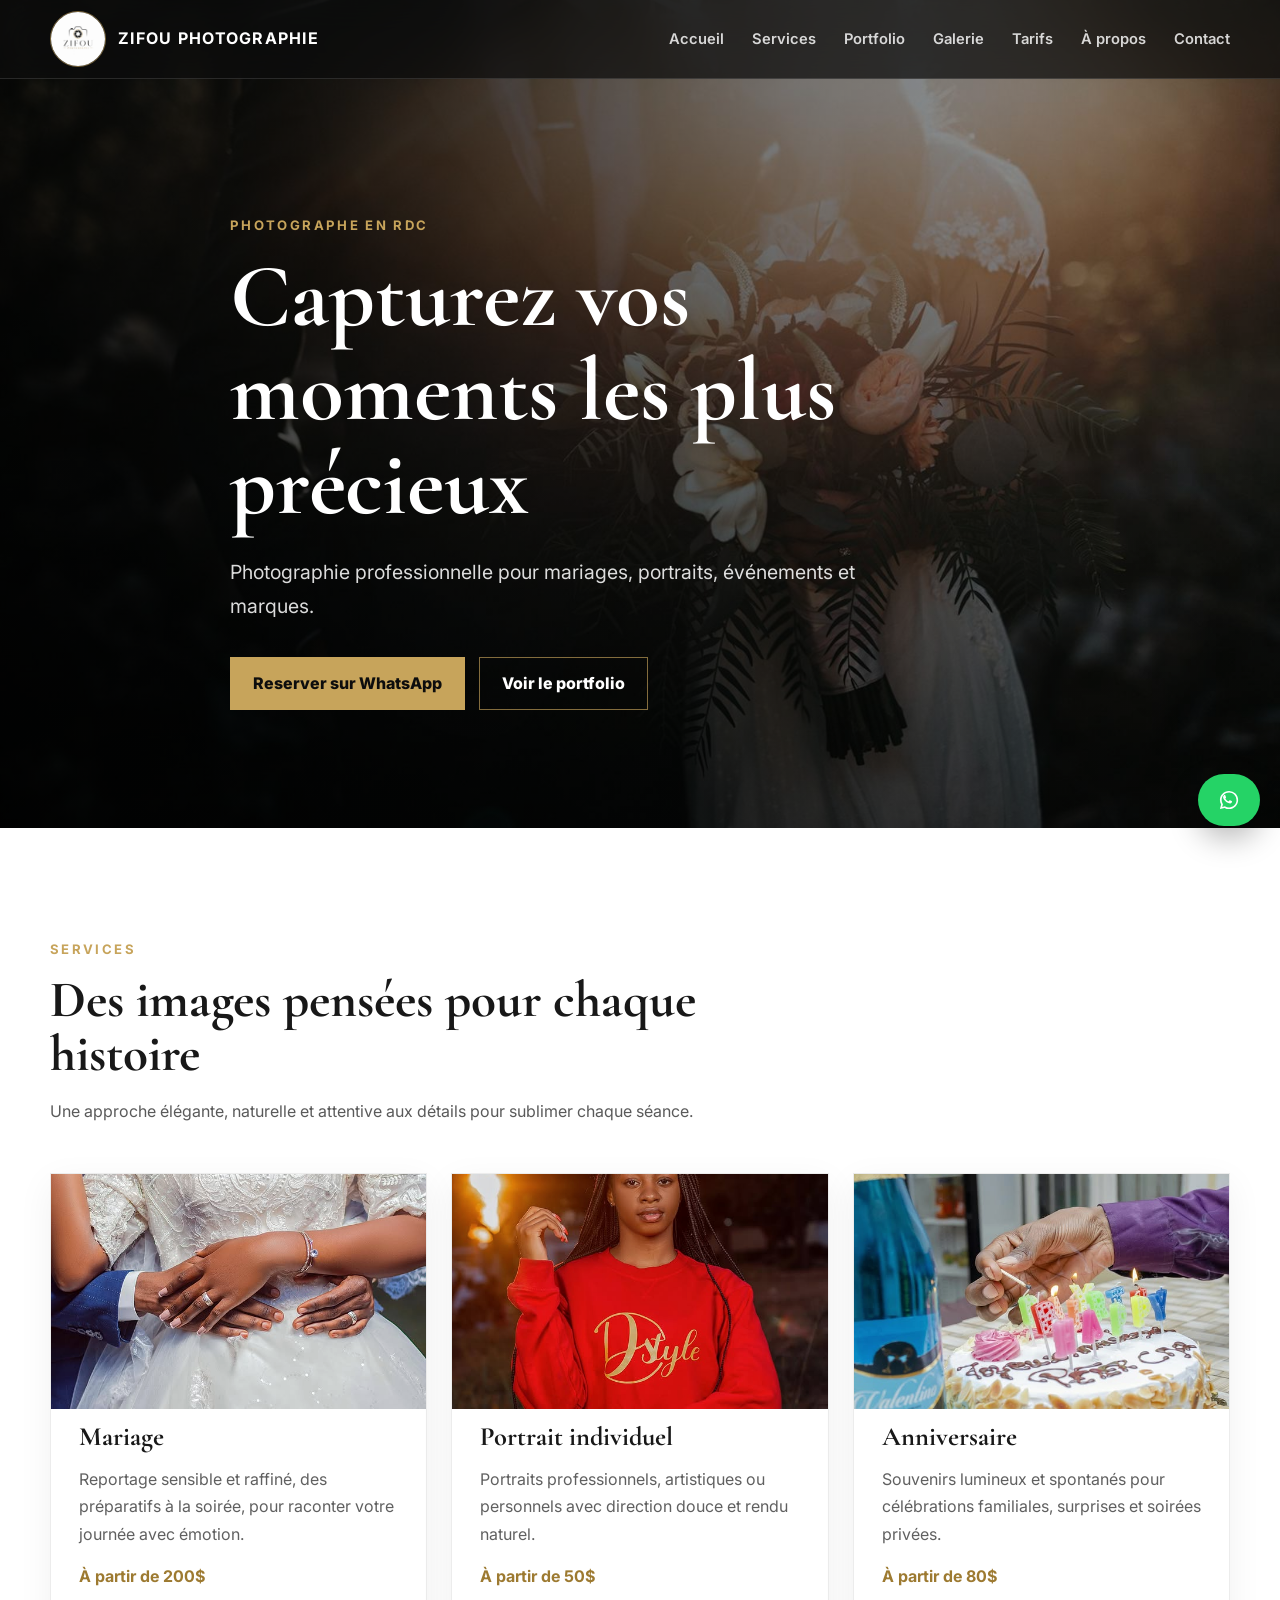
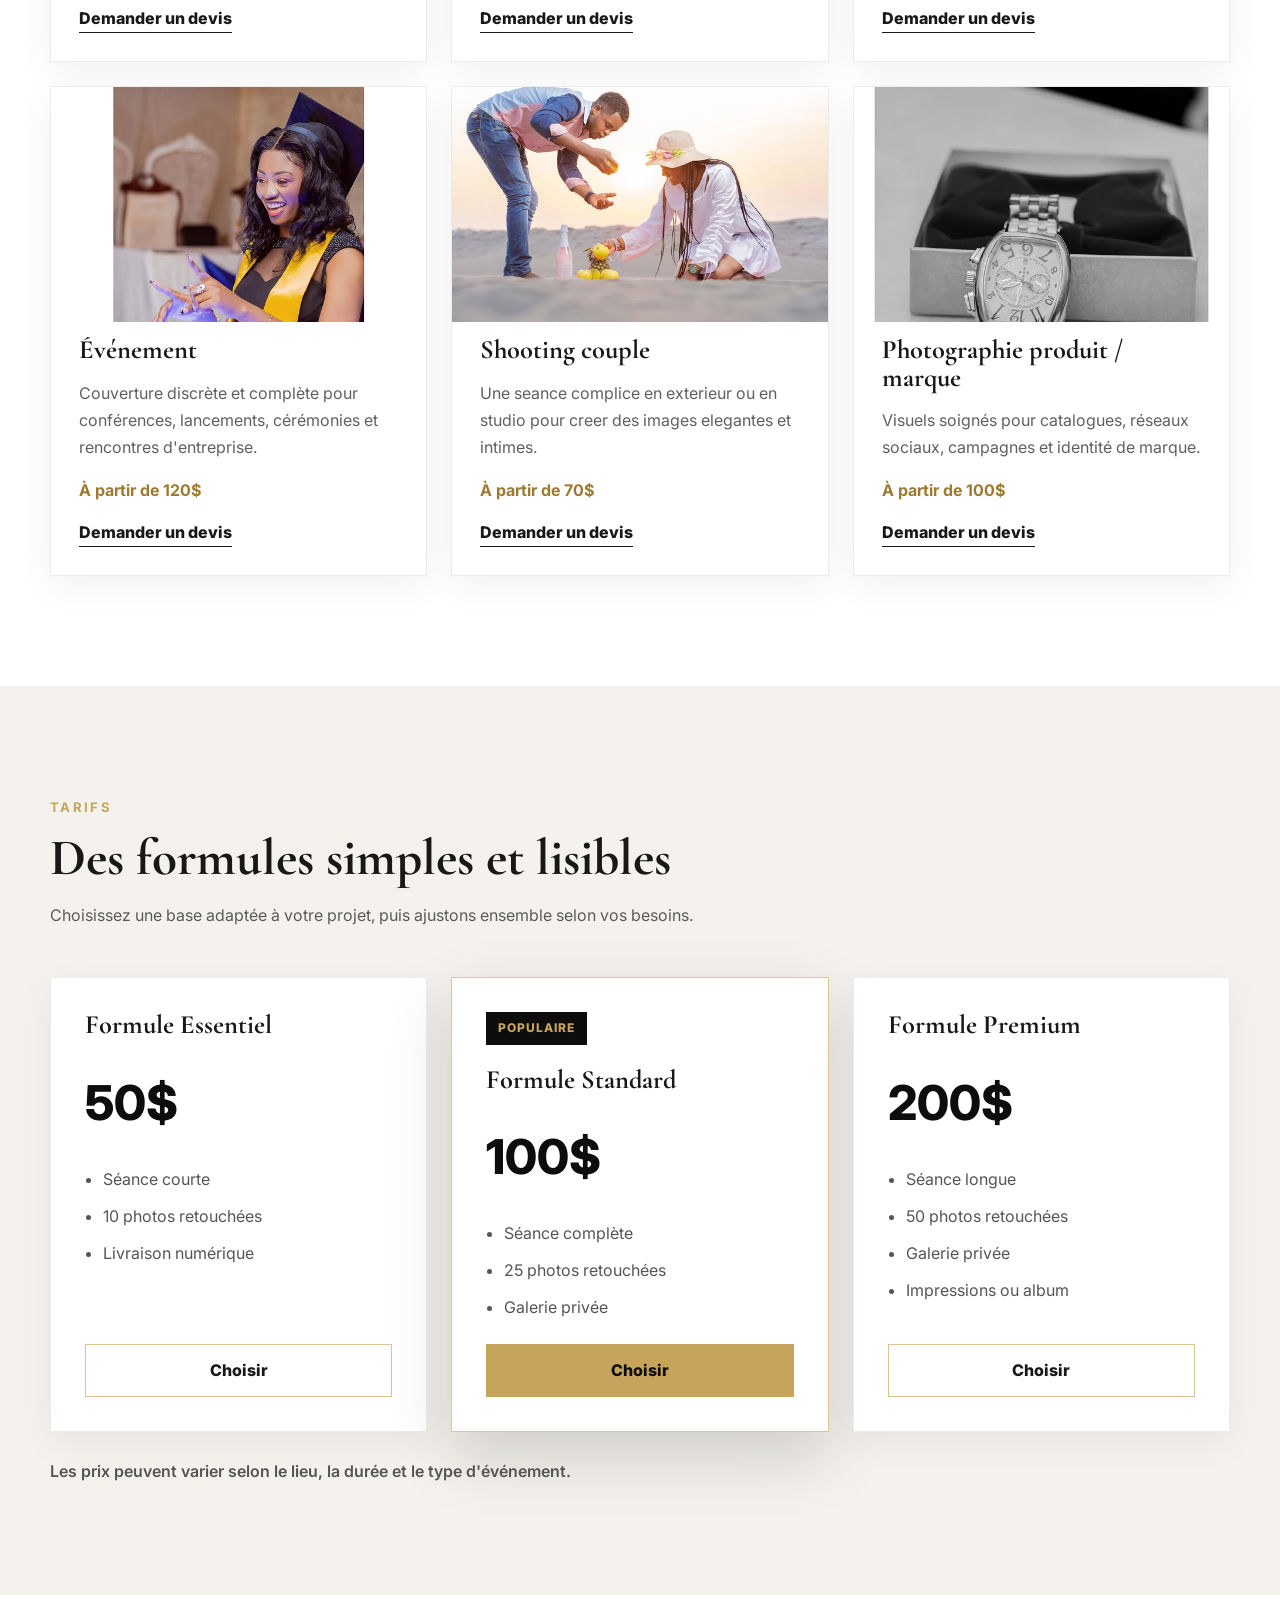
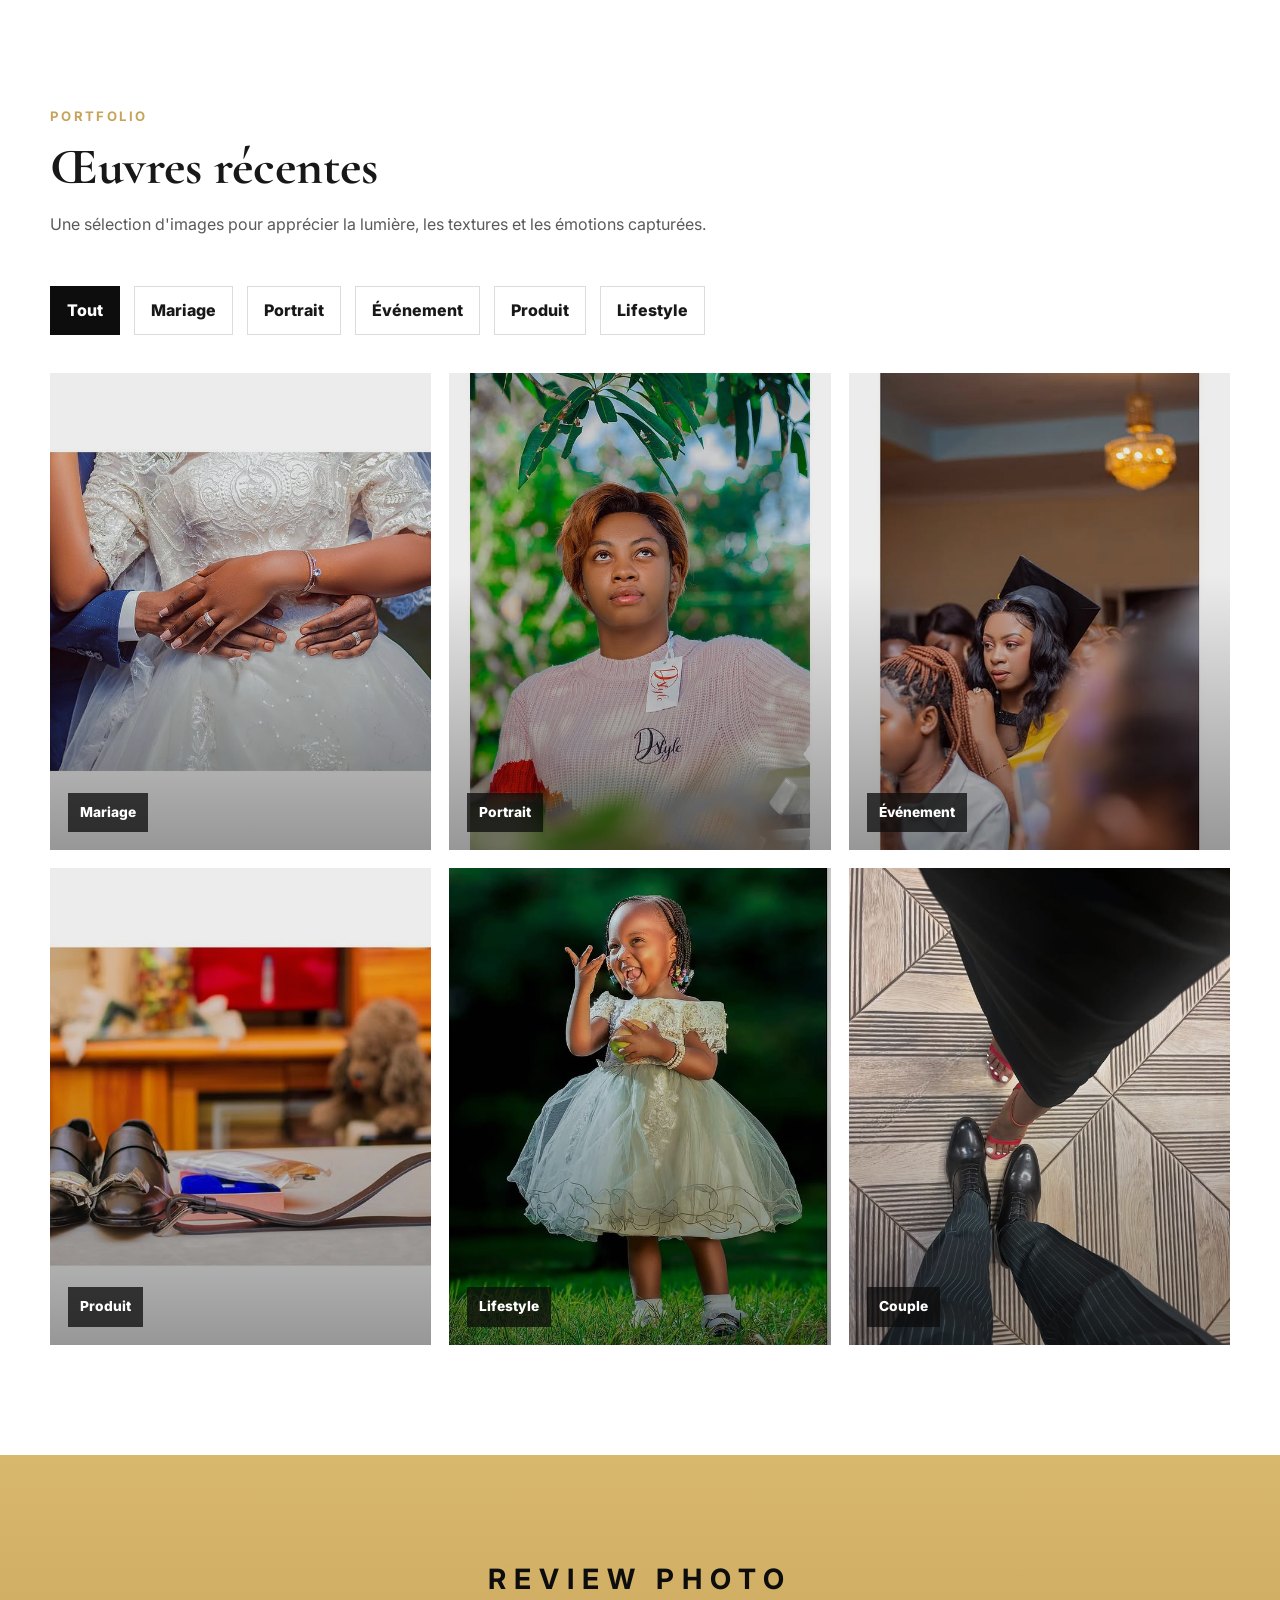
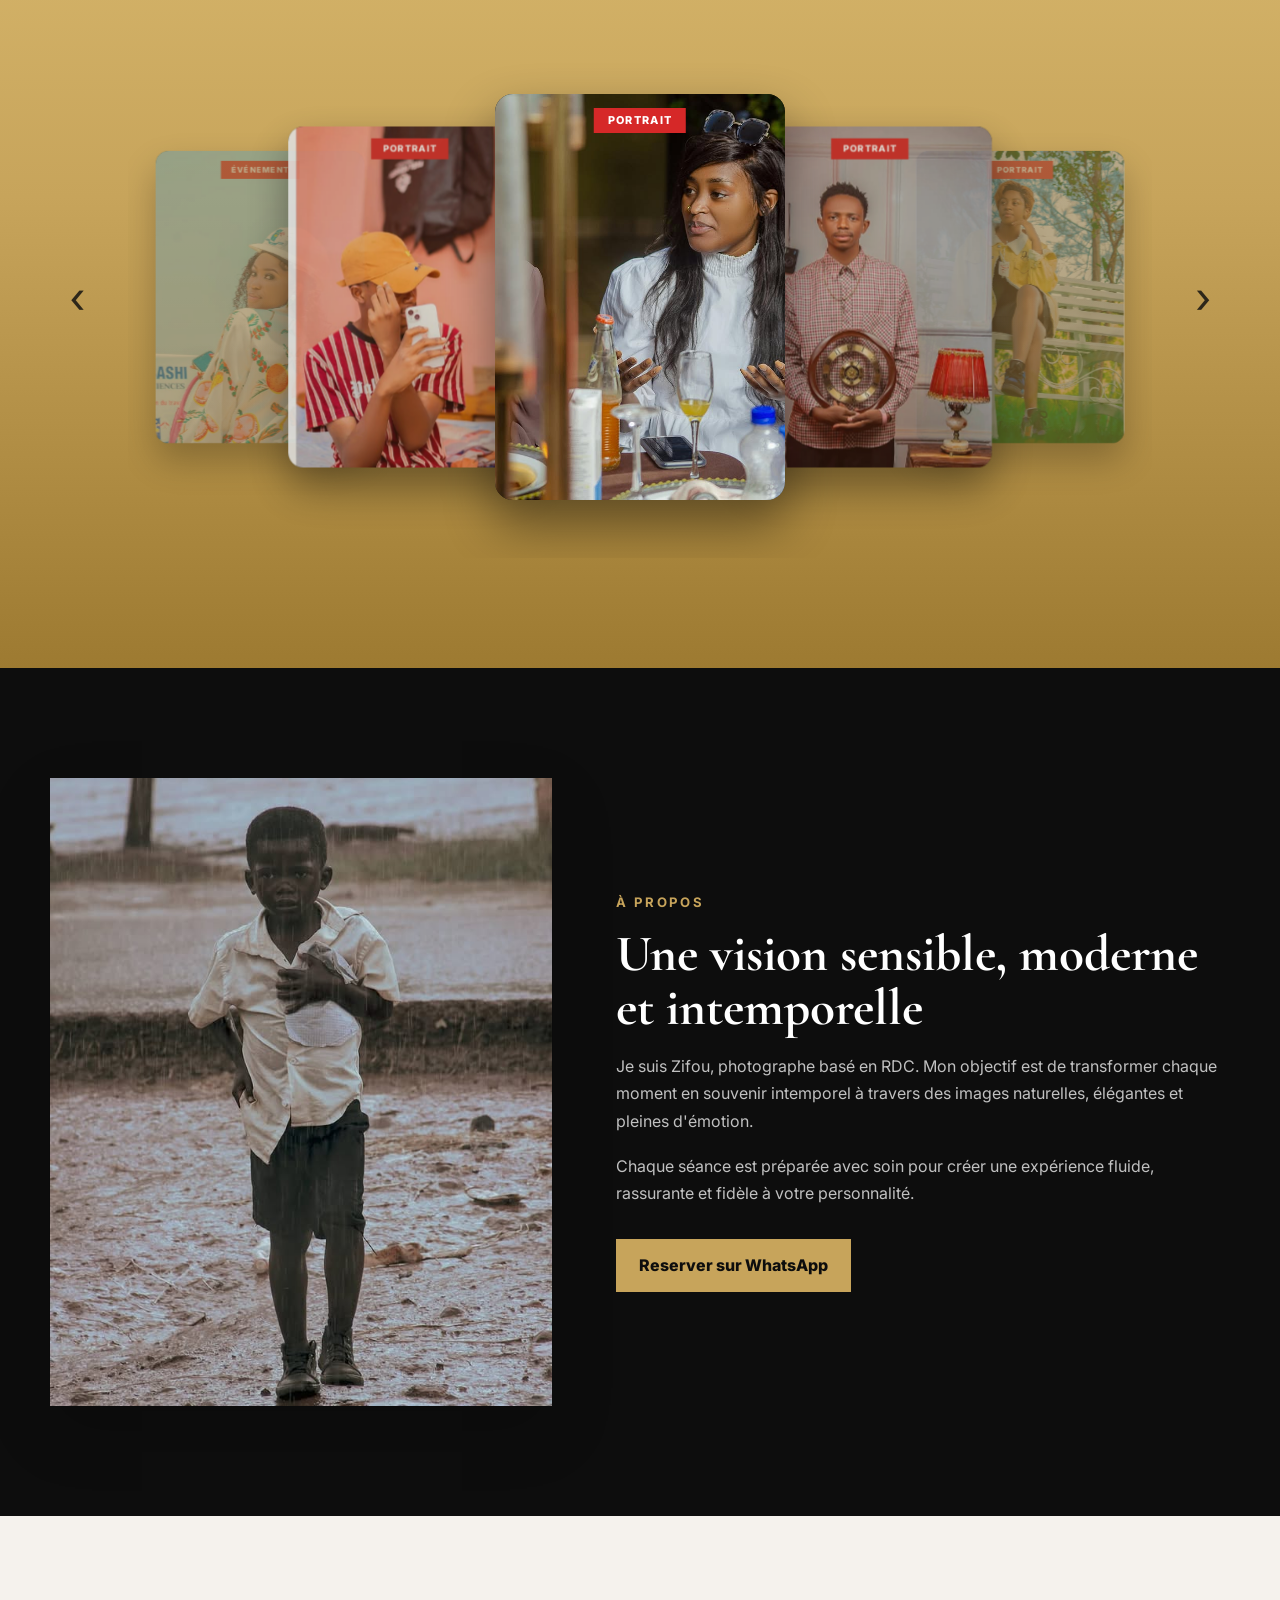
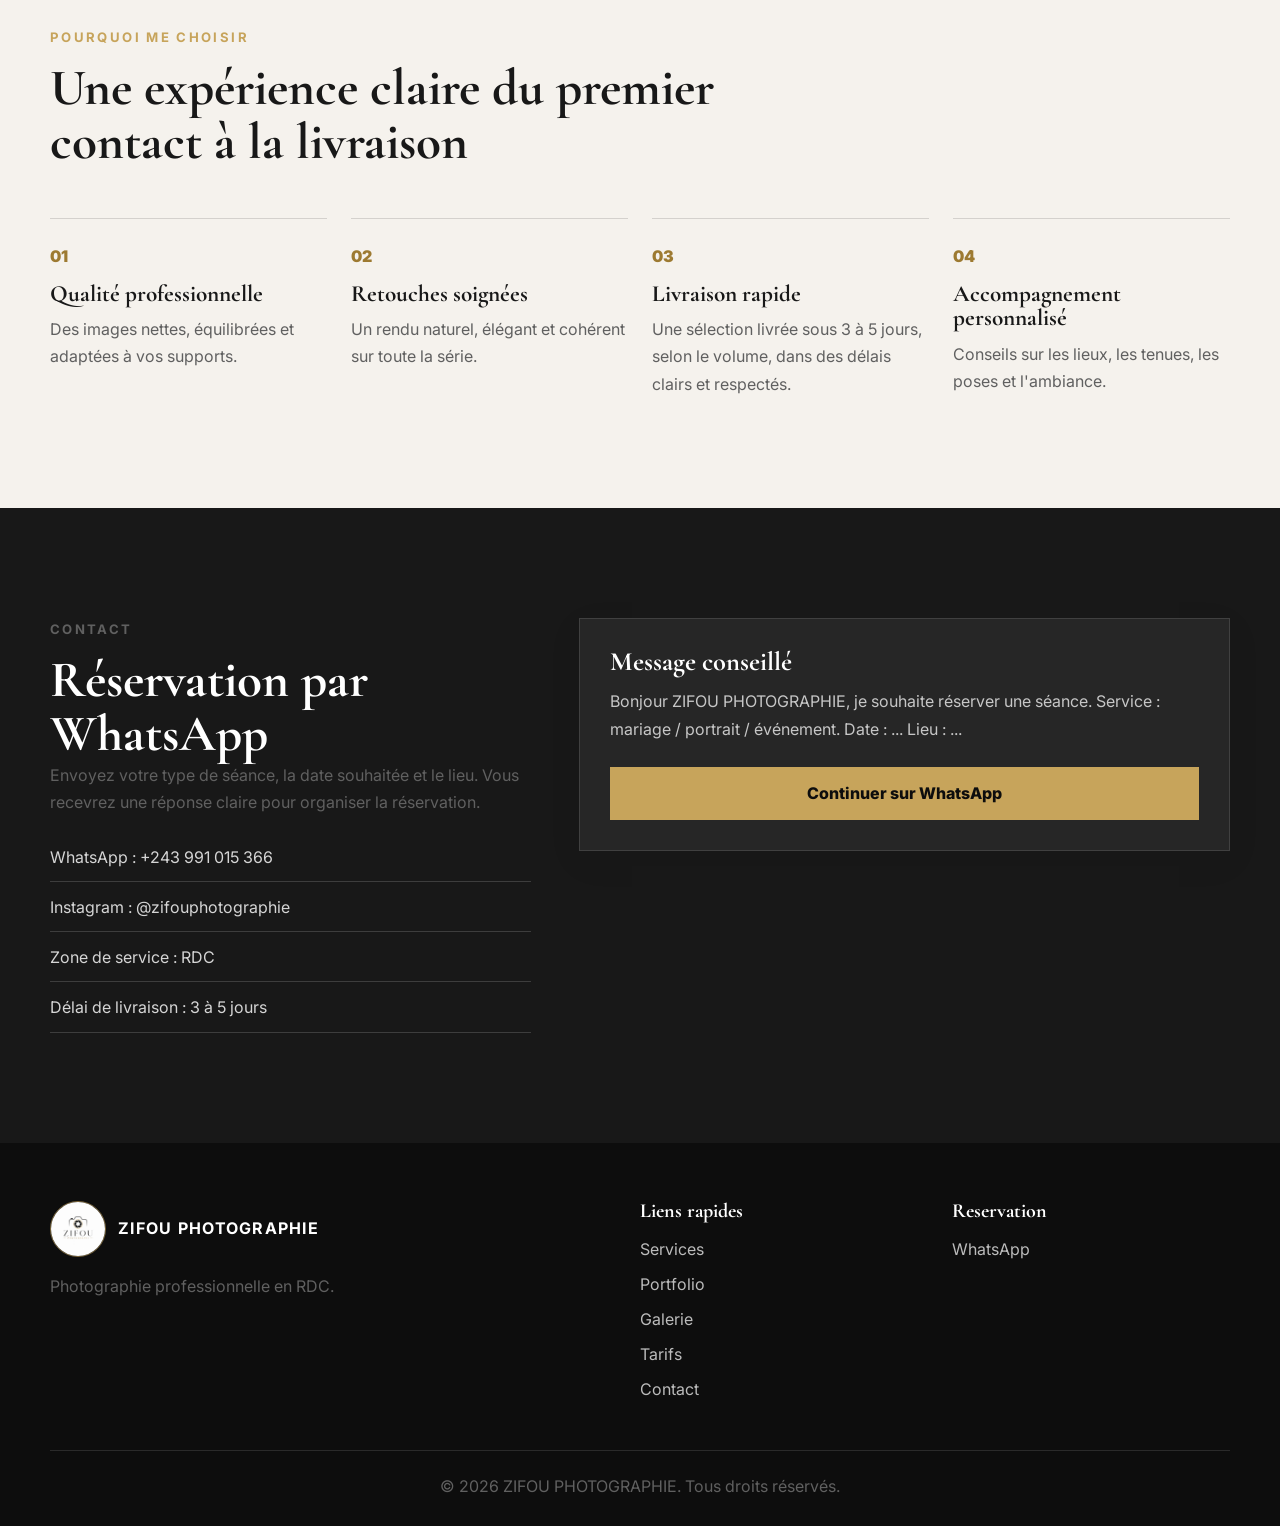
==== commit aa3e5af8: "Add Review Photo gallery with custom images and gold styling. Replace placeholder assets with real p" ====
--- a/index.html
+++ b/index.html
@@ -17,7 +17,7 @@
   <link rel="canonical" href="https://king232001.github.io/ZIFOUPHOTO/">
   <link rel="icon" type="image/png" href="assets/logo-zifou.png">
   <link rel="preload" as="image" href="assets/logo-zifou.png">
-  <link rel="preload" as="image" href="assets/real-02.png">
+  <link rel="preload" as="image" href="assets/photo1.jpg">
   <link rel="preconnect" href="https://fonts.googleapis.com">
   <link rel="preconnect" href="https://fonts.gstatic.com" crossorigin>
   <link href="https://fonts.googleapis.com/css2?family=Cormorant+Garamond:wght@500;600;700&family=Inter:wght@400;500;600;700&display=swap" rel="stylesheet">
@@ -41,6 +41,7 @@
         <li><a href="#accueil">Accueil</a></li>
         <li><a href="#services">Services</a></li>
         <li><a href="#portfolio">Portfolio</a></li>
+        <li><a href="#review">Galerie</a></li>
         <li><a href="#tarifs">Tarifs</a></li>
         <li><a href="#apropos">À propos</a></li>
         <li><a href="#contact">Contact</a></li>
@@ -49,7 +50,7 @@
   </header>
 
   <main>
-    <!-- Hero principal : remplacez assets/real-02.png dans style.css pour changer l'image de fond. -->
+    <!-- Hero principal : remplacez assets/photo1.jpg dans style.css pour changer l'image de fond. -->
     <section class="hero" id="accueil" aria-label="Accueil">
       <div class="hero-overlay"></div>
       <div class="hero-content container reveal">
@@ -74,7 +75,7 @@
 
         <div class="services-grid horizontal-scroll">
           <article class="service-card reveal">
-            <img class="service-photo" src="assets/real-01.png" alt="Portrait créatif en studio" loading="lazy">
+            <img class="service-photo" src="assets/mariage.png" alt="Photo de mariage artistique" loading="lazy">
             <h3>Mariage</h3>
             <p>Reportage sensible et raffiné, des préparatifs à la soirée, pour raconter votre journée avec émotion.</p>
             <strong>À partir de 200$</strong>
@@ -82,7 +83,7 @@
           </article>
 
           <article class="service-card reveal">
-            <img class="service-photo" src="assets/real-02.png" alt="Portrait enfant extérieur" loading="lazy">
+            <img class="service-photo" src="assets/portrait-1.png" alt="Portrait individuel professionnel" loading="lazy">
             <h3>Portrait individuel</h3>
             <p>Portraits professionnels, artistiques ou personnels avec direction douce et rendu naturel.</p>
             <strong>À partir de 50$</strong>
@@ -90,7 +91,7 @@
           </article>
 
           <article class="service-card reveal">
-            <img class="service-photo" src="assets/real-03.png" alt="Gâteau d'anniversaire avec bougies" loading="lazy">
+            <img class="service-photo" src="assets/anniversaire.png" alt="Gâteau d'anniversaire avec bougies" loading="lazy">
             <h3>Anniversaire</h3>
             <p>Souvenirs lumineux et spontanés pour célébrations familiales, surprises et soirées privées.</p>
             <strong>À partir de 80$</strong>
@@ -98,7 +99,7 @@
           </article>
 
           <article class="service-card reveal">
-            <img class="service-photo" src="assets/real-04.png" alt="Scène de réception événementielle" loading="lazy">
+            <img class="service-photo" src="assets/evenement-1.png" alt="Scène de réception événementielle" loading="lazy">
             <h3>Événement</h3>
             <p>Couverture discrète et complète pour conférences, lancements, cérémonies et rencontres d'entreprise.</p>
             <strong>À partir de 120$</strong>
@@ -106,7 +107,7 @@
           </article>
 
           <article class="service-card reveal">
-            <img class="service-photo" src="assets/real-08.png" alt="Shooting lifestyle au coucher du soleil" loading="lazy">
+            <img class="service-photo" src="assets/couple.png" alt="Shooting couple en extérieur" loading="lazy">
             <h3>Shooting couple</h3>
             <p>Une seance complice en exterieur ou en studio pour creer des images elegantes et intimes.</p>
             <strong>À partir de 70$</strong>
@@ -114,7 +115,7 @@
           </article>
 
           <article class="service-card reveal">
-            <img class="service-photo" src="assets/real-09.png" alt="Mise en scène produit et marque" loading="lazy">
+            <img class="service-photo" src="assets/produit-marque-1.png" alt="Mise en scène produit et marque" loading="lazy">
             <h3>Photographie produit / marque</h3>
             <p>Visuels soignés pour catalogues, réseaux sociaux, campagnes et identité de marque.</p>
             <strong>À partir de 100$</strong>
@@ -193,39 +194,99 @@
         </div>
 
         <div class="portfolio-grid">
-          <button class="portfolio-item reveal" type="button" data-category="mariage" data-src="assets/real-05.png" data-alt="Photo de rue artistique sous la pluie">
-            <img src="assets/real-05.png" alt="Photo de rue artistique sous la pluie" loading="lazy">
+          <button class="portfolio-item reveal" type="button" data-category="mariage" data-src="assets/mariage.png" data-alt="Photo de mariage artistique">
+            <img src="assets/mariage.png" alt="Photo de mariage artistique" loading="lazy">
             <span>Mariage</span>
           </button>
-          <button class="portfolio-item reveal" type="button" data-category="portrait" data-src="assets/real-06.png" data-alt="Portrait féminin en lumière naturelle">
-            <img src="assets/real-06.png" alt="Portrait féminin en lumière naturelle" loading="lazy">
+          <button class="portfolio-item reveal" type="button" data-category="portrait" data-src="assets/portrait-2.png" data-alt="Portrait créatif en lumière naturelle">
+            <img src="assets/portrait-2.png" alt="Portrait créatif en lumière naturelle" loading="lazy">
             <span>Portrait</span>
           </button>
-          <button class="portfolio-item reveal" type="button" data-category="evenement" data-src="assets/real-07.png" data-alt="Portrait créatif de soirée">
-            <img src="assets/real-07.png" alt="Portrait créatif de soirée" loading="lazy">
+          <button class="portfolio-item reveal" type="button" data-category="evenement" data-src="assets/evenement-2.png" data-alt="Ambiance événementielle">
+            <img src="assets/evenement-2.png" alt="Ambiance événementielle" loading="lazy">
             <span>Événement</span>
           </button>
-          <button class="portfolio-item reveal" type="button" data-category="produit" data-src="assets/real-09.png" data-alt="Nature morte produit et accessoires">
-            <img src="assets/real-09.png" alt="Nature morte produit et accessoires" loading="lazy">
+          <button class="portfolio-item reveal" type="button" data-category="produit" data-src="assets/produit-marque-2.png" data-alt="Photo produit et accessoires">
+            <img src="assets/produit-marque-2.png" alt="Photo produit et accessoires" loading="lazy">
             <span>Produit</span>
           </button>
-          <button class="portfolio-item reveal" type="button" data-category="lifestyle" data-src="assets/real-08.png" data-alt="Séance lifestyle sur la plage">
-            <img src="assets/real-08.png" alt="Séance lifestyle sur la plage" loading="lazy">
+          <button class="portfolio-item reveal" type="button" data-category="lifestyle" data-src="assets/lifestyle.png" data-alt="Séance lifestyle naturelle">
+            <img src="assets/lifestyle.png" alt="Séance lifestyle naturelle" loading="lazy">
             <span>Lifestyle</span>
           </button>
-          <button class="portfolio-item reveal" type="button" data-category="mariage" data-src="assets/real-01.png" data-alt="Portrait classique avec objet symbolique">
-            <img src="assets/real-01.png" alt="Portrait classique avec objet symbolique" loading="lazy">
+          <button class="portfolio-item reveal" type="button" data-category="mariage" data-src="assets/couple2.png" data-alt="Shooting couple en intérieur">
+            <img src="assets/couple2.png" alt="Shooting couple en intérieur" loading="lazy">
             <span>Couple</span>
           </button>
         </div>
       </div>
     </section>
 
-    <!-- Présentation : remplacez assets/real-06.png par le portrait officiel. -->
+    <!-- Galerie coverflow : ajoutez vos photos dans assets/review/ puis dupliquez un slide ci-dessous. -->
+    <section class="section section-review" id="review">
+      <div class="container">
+        <div class="review-heading reveal">
+          <h2>Review Photo</h2>
+        </div>
+
+        <div class="review-carousel reveal" aria-label="Galerie photo en couverture" tabindex="0">
+          <button class="review-nav review-prev" type="button" aria-label="Photo précédente">
+            <span aria-hidden="true">‹</span>
+          </button>
+
+          <div class="review-viewport">
+            <div class="review-track">
+              <article class="review-slide" data-label="Portrait">
+                <img src="assets/review/01.png" alt="Portrait en restaurant" loading="lazy">
+                <span class="review-label">Portrait</span>
+              </article>
+              <article class="review-slide" data-label="Portrait">
+                <img src="assets/review/02.png" alt="Portrait studio avec horloge" loading="lazy">
+                <span class="review-label">Portrait</span>
+              </article>
+              <article class="review-slide" data-label="Portrait">
+                <img src="assets/review/03.png" alt="Portrait en extérieur sur banc" loading="lazy">
+                <span class="review-label">Portrait</span>
+              </article>
+              <article class="review-slide" data-label="Lifestyle">
+                <img src="assets/review/04.png" alt="Séance lifestyle dans le désert" loading="lazy">
+                <span class="review-label">Lifestyle</span>
+              </article>
+              <article class="review-slide" data-label="Portrait">
+                <img src="assets/review/05.png" alt="Portrait à table en extérieur" loading="lazy">
+                <span class="review-label">Portrait</span>
+              </article>
+              <article class="review-slide" data-label="Portrait">
+                <img src="assets/review/06.png" alt="Portrait photographe Zifou Art" loading="lazy">
+                <span class="review-label">Portrait</span>
+              </article>
+              <article class="review-slide" data-label="Événement">
+                <img src="assets/review/07.png" alt="Remise de diplôme" loading="lazy">
+                <span class="review-label">Événement</span>
+              </article>
+              <article class="review-slide" data-label="Événement">
+                <img src="assets/review/08.png" alt="Événement universitaire UNILU" loading="lazy">
+                <span class="review-label">Événement</span>
+              </article>
+              <article class="review-slide" data-label="Portrait">
+                <img src="assets/review/09.png" alt="Portrait casual en intérieur" loading="lazy">
+                <span class="review-label">Portrait</span>
+              </article>
+            </div>
+          </div>
+
+          <button class="review-nav review-next" type="button" aria-label="Photo suivante">
+            <span aria-hidden="true">›</span>
+          </button>
+        </div>
+      </div>
+    </section>
+
+    <!-- Présentation : remplacez assets/apropos.png par le portrait officiel. -->
     <section class="section section-split" id="apropos">
       <div class="container about-layout">
         <div class="about-image reveal">
-          <img src="assets/real-06.png" alt="Portrait de ZIFOU PHOTOGRAPHIE" loading="lazy">
+          <img src="assets/apropos.png" alt="Portrait de ZIFOU PHOTOGRAPHIE" loading="lazy">
         </div>
         <div class="about-content reveal">
           <p class="eyebrow">À propos</p>
@@ -308,6 +369,7 @@
         <h3>Liens rapides</h3>
         <a href="#services">Services</a>
         <a href="#portfolio">Portfolio</a>
+        <a href="#review">Galerie</a>
         <a href="#tarifs">Tarifs</a>
         <a href="#contact">Contact</a>
       </div>
--- a/style.css
+++ b/style.css
@@ -150,7 +150,7 @@
   min-height: 92vh;
   align-items: center;
   overflow: hidden;
-  background: url("assets/real-02.png") center/cover no-repeat;
+  background: url("assets/photo1.jpg") center/cover no-repeat;
   color: var(--color-white);
 }
 
@@ -482,6 +482,157 @@
 
 .portfolio-item.hidden {
   display: none;
+}
+
+/* Galerie coverflow type "Review Photo". */
+.section-review {
+  background: linear-gradient(180deg, #d8b86d 0%, var(--color-gold) 42%, var(--color-gold-dark) 100%);
+  color: var(--color-black);
+  overflow: hidden;
+}
+
+.review-heading {
+  margin-bottom: 42px;
+  text-align: center;
+}
+
+.review-heading h2 {
+  font-family: "Inter", Arial, sans-serif;
+  font-size: clamp(1.35rem, 2.4vw, 1.75rem);
+  font-weight: 700;
+  letter-spacing: 0.28em;
+  text-transform: uppercase;
+  color: var(--color-black);
+}
+
+.review-carousel {
+  position: relative;
+  display: grid;
+  grid-template-columns: auto 1fr auto;
+  align-items: center;
+  gap: clamp(8px, 2vw, 24px);
+}
+
+.review-viewport {
+  position: relative;
+  height: clamp(420px, 58vh, 620px);
+  overflow: hidden;
+}
+
+.review-track {
+  position: relative;
+  width: 100%;
+  height: 100%;
+}
+
+.review-slide {
+  position: absolute;
+  top: 50%;
+  left: 50%;
+  width: clamp(210px, 24vw, 290px);
+  aspect-ratio: 3 / 4.2;
+  overflow: hidden;
+  border-radius: 18px;
+  background: #1a1a1a;
+  box-shadow: 0 24px 50px rgba(0, 0, 0, 0.45);
+  cursor: pointer;
+  opacity: 0;
+  pointer-events: none;
+  transform: translate(-50%, -50%) scale(0.62);
+  transition:
+    transform 520ms cubic-bezier(0.22, 1, 0.36, 1),
+    opacity 420ms ease,
+    filter 420ms ease;
+  will-change: transform, opacity;
+}
+
+.review-slide img {
+  width: 100%;
+  height: 100%;
+  object-fit: cover;
+}
+
+.review-label {
+  position: absolute;
+  top: 14px;
+  left: 50%;
+  z-index: 1;
+  transform: translateX(-50%);
+  background: #d62828;
+  color: var(--color-white);
+  padding: 7px 14px;
+  font-size: 0.68rem;
+  font-weight: 800;
+  letter-spacing: 0.12em;
+  line-height: 1;
+  text-transform: uppercase;
+  white-space: nowrap;
+}
+
+.review-slide.is-active {
+  z-index: 5;
+  opacity: 1;
+  pointer-events: auto;
+  transform: translate(-50%, -50%) scale(1);
+  filter: none;
+}
+
+.review-slide.is-prev-1 {
+  z-index: 4;
+  opacity: 0.88;
+  pointer-events: auto;
+  transform: translate(calc(-50% - clamp(150px, 18vw, 230px)), -50%) scale(0.84);
+  filter: brightness(0.88);
+}
+
+.review-slide.is-next-1 {
+  z-index: 4;
+  opacity: 0.88;
+  pointer-events: auto;
+  transform: translate(calc(-50% + clamp(150px, 18vw, 230px)), -50%) scale(0.84);
+  filter: brightness(0.88);
+}
+
+.review-slide.is-prev-2 {
+  z-index: 3;
+  opacity: 0.55;
+  pointer-events: auto;
+  transform: translate(calc(-50% - clamp(250px, 30vw, 380px)), -50%) scale(0.72);
+  filter: brightness(0.72);
+}
+
+.review-slide.is-next-2 {
+  z-index: 3;
+  opacity: 0.55;
+  pointer-events: auto;
+  transform: translate(calc(-50% + clamp(250px, 30vw, 380px)), -50%) scale(0.72);
+  filter: brightness(0.72);
+}
+
+.review-nav {
+  display: grid;
+  width: clamp(42px, 5vw, 54px);
+  height: clamp(42px, 5vw, 54px);
+  place-items: center;
+  border: 0;
+  background: transparent;
+  color: rgba(13, 13, 13, 0.82);
+  cursor: pointer;
+  font-size: clamp(2rem, 4vw, 2.8rem);
+  line-height: 1;
+  transition: color var(--transition), transform var(--transition);
+}
+
+.review-nav:hover,
+.review-nav:focus {
+  color: var(--color-black);
+  transform: scale(1.08);
+}
+
+.review-nav:disabled {
+  opacity: 0.25;
+  cursor: default;
+  transform: none;
 }
 
 .section-split {
@@ -986,6 +1137,38 @@
     transform: none;
   }
 
+  .review-carousel {
+    grid-template-columns: 1fr;
+    gap: 16px;
+  }
+
+  .review-nav {
+    display: none;
+  }
+
+  .review-viewport {
+    height: clamp(380px, 62vh, 520px);
+  }
+
+  .review-slide {
+    width: clamp(190px, 58vw, 240px);
+    border-radius: 14px;
+  }
+
+  .review-slide.is-prev-1 {
+    transform: translate(calc(-50% - 118px), -50%) scale(0.82);
+  }
+
+  .review-slide.is-next-1 {
+    transform: translate(calc(-50% + 118px), -50%) scale(0.82);
+  }
+
+  .review-slide.is-prev-2,
+  .review-slide.is-next-2 {
+    opacity: 0;
+    pointer-events: none;
+  }
+
   .footer-layout {
     grid-template-columns: 1fr;
   }
